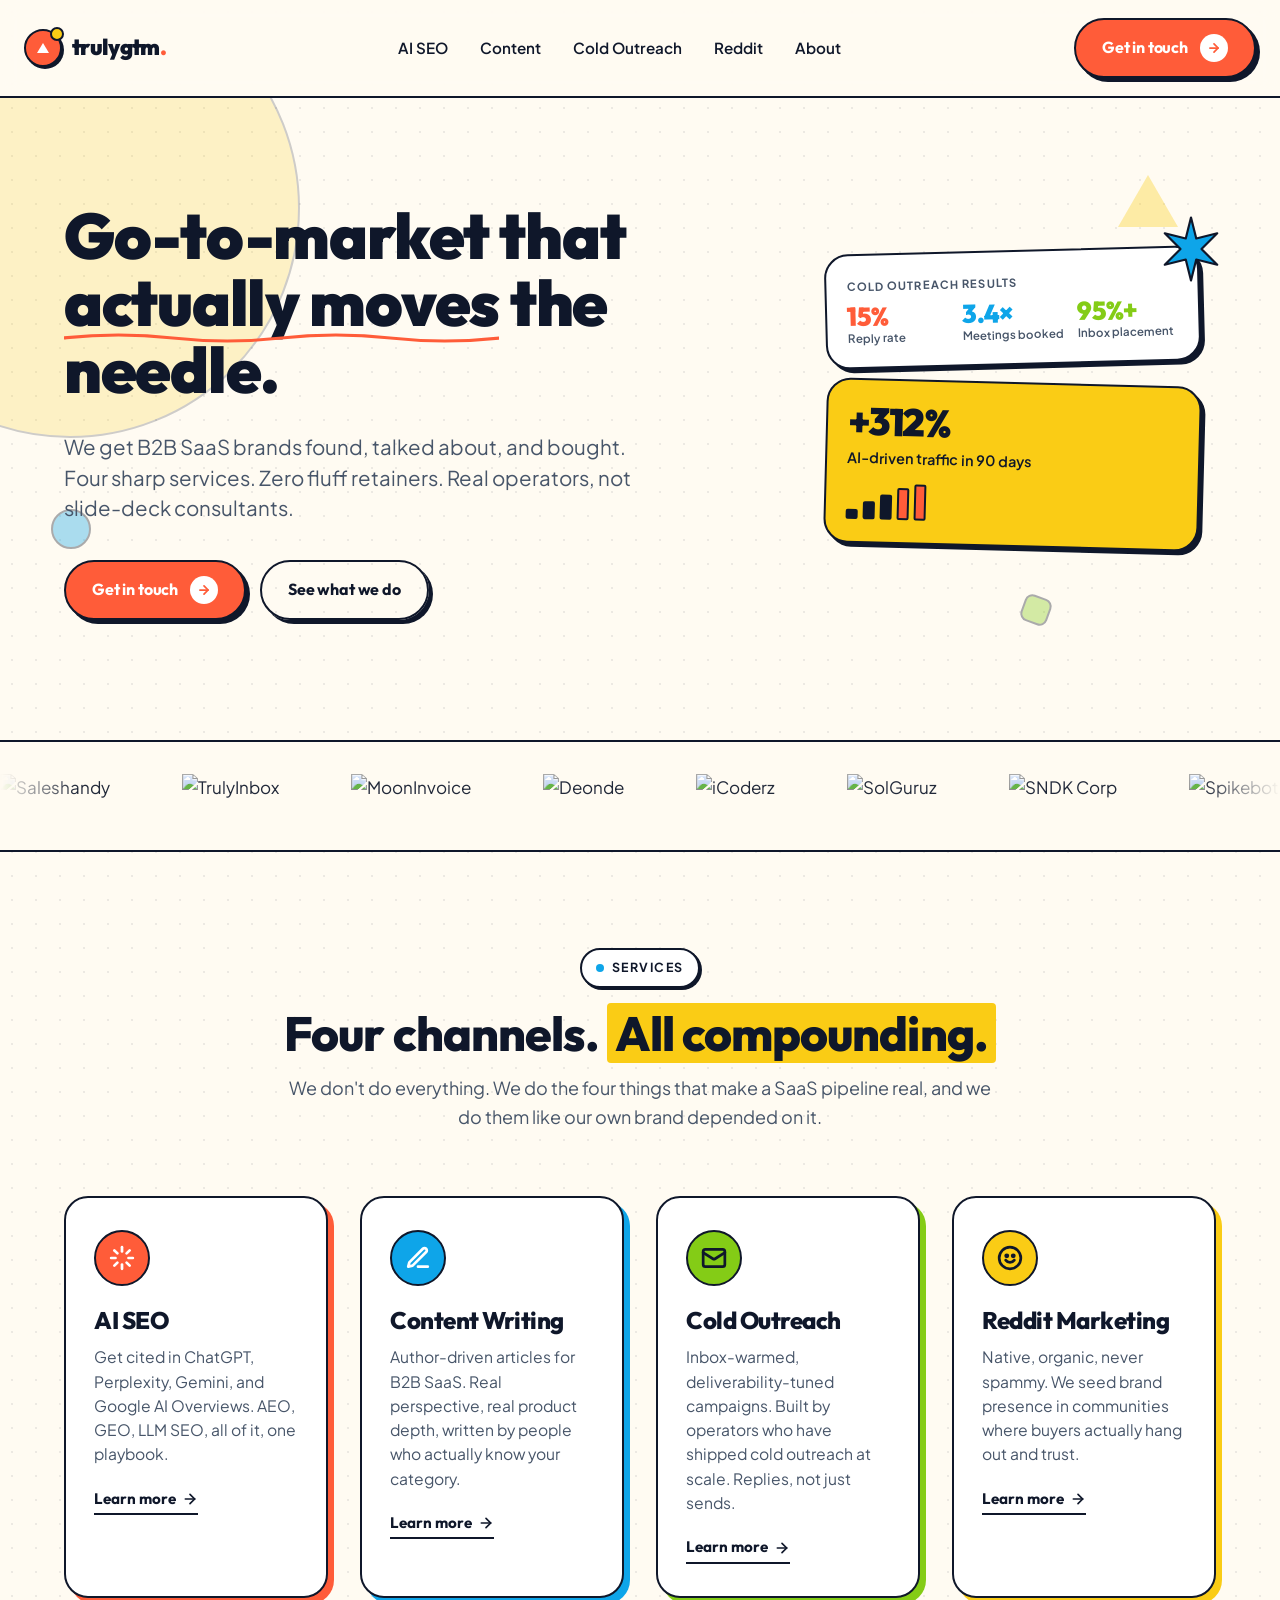
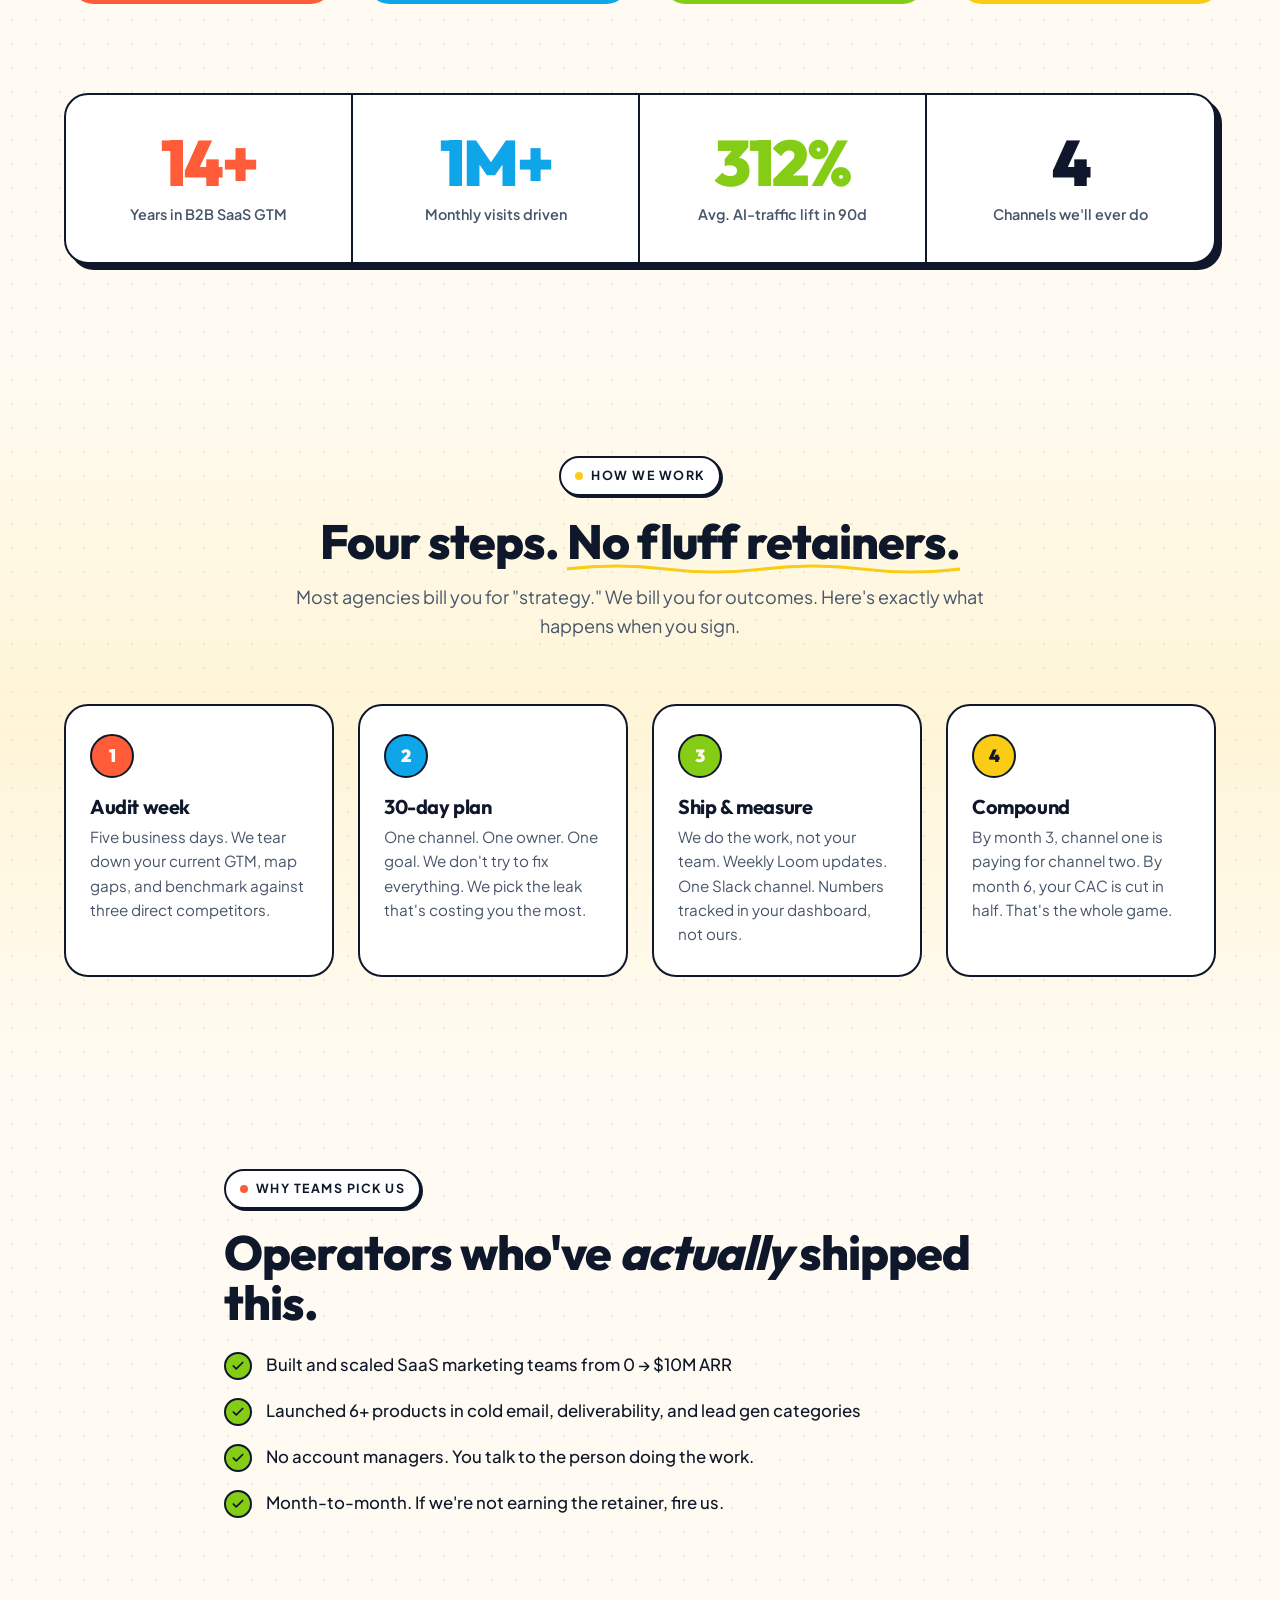
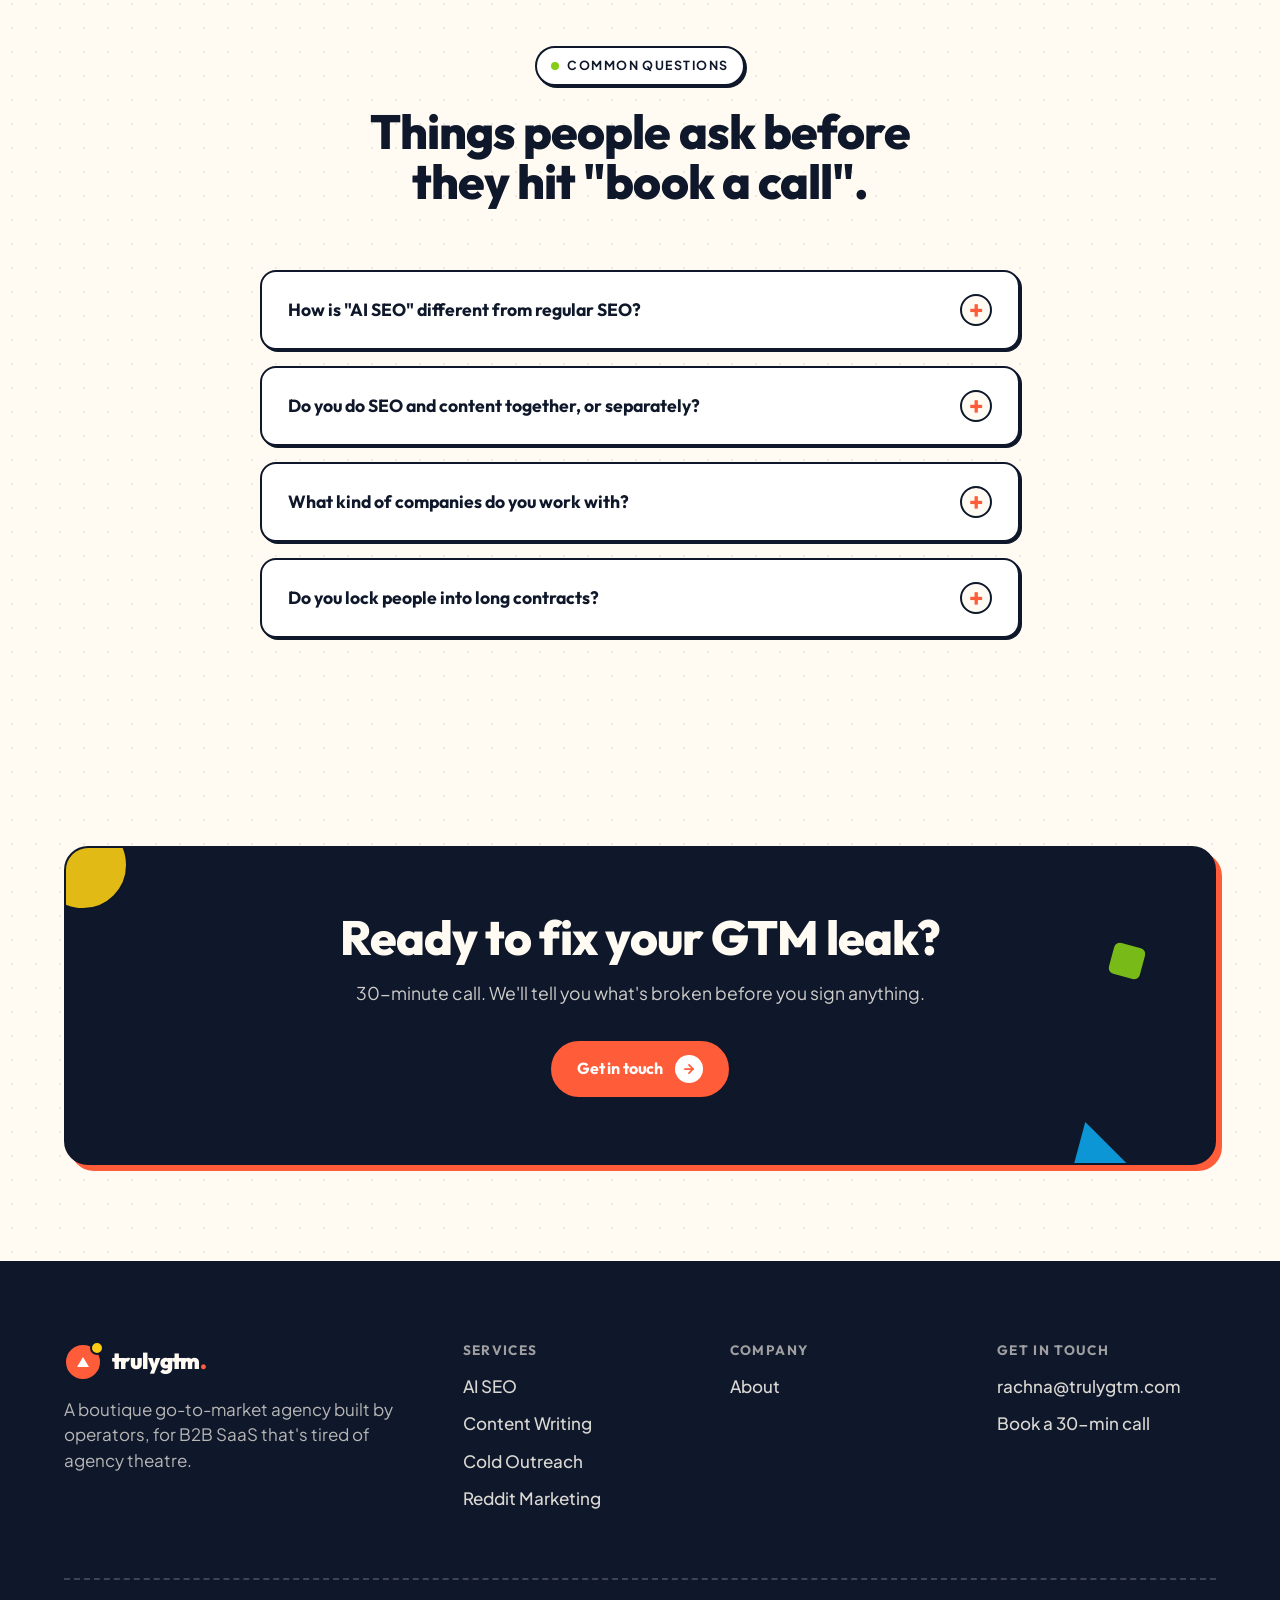
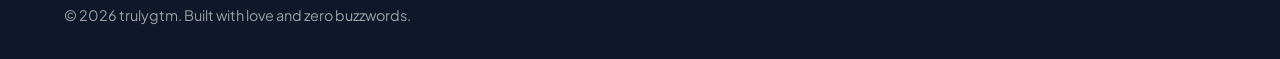
==== index.html @ 972f752a "Add files via upload" ====
<!DOCTYPE html>
<html lang="en">
<head>
 <meta charset="UTF-8" />
 <meta name="viewport" content="width=device-width, initial-scale=1.0" />
 <meta name="robots" content="noindex, nofollow" />
 <title>trulygtm. Boutique GTM Agency for B2B SaaS | AI SEO, Cold Outreach, Content</title>
 <meta name="description" content="Boutique go-to-market agency for B2B SaaS. AI SEO, content writing, cold outreach, Reddit marketing, built by operators with 14+ years inside SaaS. No fluff retainers." />
 <link rel="stylesheet" href="styles.css" />
</head>
<body>

 <!-- ============ NAV ============ -->
 <nav class="nav">
 <div class="nav-inner">
 <a href="/" class="logo" aria-label="trulygtm home">
 <span class="logo-mark"></span>
 <span>trulygtm<span style="color: var(--accent);">.</span></span>
 </a>
 <ul class="nav-links">
 <li><a href="ai-seo.html">AI SEO</a></li>
 <li><a href="content-writing.html">Content</a></li>
 <li><a href="cold-outreach.html">Cold Outreach</a></li>
 <li><a href="reddit-marketing.html">Reddit</a></li>
 <li><a href="about.html">About</a></li>
 </ul>
 <div class="nav-cta">
 <a href="https://calendly.com/rachna-trulygtm/30min" target="_blank" rel="noopener" class="btn btn-primary">
          Get in touch
 <span class="arrow" aria-hidden="true">
 <svg width="14" height="14" viewBox="0 0 24 24" fill="none" stroke="currentColor" stroke-width="3" stroke-linecap="round" stroke-linejoin="round"><path d="M5 12h14"/><path d="m12 5 7 7-7 7"/></svg>
 </span>
 </a>
 <button class="menu-toggle" aria-label="Open menu">
 <svg width="22" height="22" viewBox="0 0 24 24" fill="none" stroke="currentColor" stroke-width="2.5" stroke-linecap="round"><line x1="4" y1="7" x2="20" y2="7"/><line x1="4" y1="12" x2="20" y2="12"/><line x1="4" y1="17" x2="20" y2="17"/></svg>
 </button>
 </div>
 </div>
 </nav>

 <!-- ============ HERO ============ -->
 <section class="hero">
 <div class="hero-blob"></div>

 <!-- Floating decorative shapes -->
 <div class="shape shape-tri float-shape" style="top: 12%; right: 8%; animation-delay: -1s;"></div>
 <div class="shape shape-circle float-shape" style="top: 64%; left: 4%; width: 40px; height: 40px; background: var(--secondary); animation-delay: -3s;"></div>
 <div class="shape shape-square float-shape" style="bottom: 18%; right: 18%; width: 28px; height: 28px; background: var(--quaternary); transform: rotate(20deg); animation-delay: -2s;"></div>

 <div class="container">
 <div class="hero-grid">
 <div class="hero-text">
 <h1>Go-to-market that <span class="squig">actually moves</span> the needle.</h1>

 <p class="lede">We get B2B SaaS brands found, talked about, and bought. Four sharp services. Zero fluff retainers. Real operators, not slide-deck consultants.</p>

 <div class="hero-actions">
 <a href="https://calendly.com/rachna-trulygtm/30min" target="_blank" rel="noopener" class="btn btn-primary">
              Get in touch
 <span class="arrow" aria-hidden="true">
 <svg width="14" height="14" viewBox="0 0 24 24" fill="none" stroke="currentColor" stroke-width="3" stroke-linecap="round" stroke-linejoin="round"><path d="M5 12h14"/><path d="m12 5 7 7-7 7"/></svg>
 </span>
 </a>
 <a href="#services" class="btn btn-secondary">See what we do</a>
 </div>
 </div>

 <!-- Hero collage -->
 <div class="hero-visual">
 <!-- Tile 1: Cold outreach stats -->
 <div class="hero-tile hero-tile-1">
 <div class="hero-tile-eyebrow">Cold outreach results</div>
 <div class="hero-stats-row">
 <div class="hero-mini-stat">
 <div class="hero-mini-num">15%</div>
 <div class="hero-mini-label">Reply rate</div>
 </div>
 <div class="hero-mini-stat">
 <div class="hero-mini-num">3.4×</div>
 <div class="hero-mini-label">Meetings booked</div>
 </div>
 <div class="hero-mini-stat">
 <div class="hero-mini-num">95%+</div>
 <div class="hero-mini-label">Inbox placement</div>
 </div>
 </div>
 </div>

 <!-- Tile 2: AI traffic metrics -->
 <div class="hero-tile hero-tile-2">
 <div class="hero-tile-num">+312%</div>
 <div class="hero-tile-label">AI-driven traffic in 90 days</div>
 <div class="hero-tile-bars">
 <span style="height: 30%;"></span>
 <span style="height: 50%;"></span>
 <span style="height: 70%;"></span>
 <span style="height: 90%; background: var(--accent); border: 2px solid var(--border);"></span>
 <span style="height: 100%; background: var(--accent); border: 2px solid var(--border);"></span>
 </div>
 </div>

 <!-- Star sticker -->
 <div class="hero-star spin-slow">
 <svg viewBox="0 0 80 80" xmlns="http://www.w3.org/2000/svg">
 <path d="M40 4 L46 28 L70 22 L52 40 L70 58 L46 52 L40 76 L34 52 L10 58 L28 40 L10 22 L34 28 Z" fill="#0EA5E9" stroke="#0F172A" stroke-width="2.5" stroke-linejoin="round"/>
 </svg>
 </div>
 </div>
 </div>
 </div>
 </section>

 <!-- ============ TRUSTED BY (logo marquee in dark strip) ============ -->
 <section class="logos-strip" aria-label="Companies we've worked with">
 <div class="logos-marquee">
 <div class="logos-track">
 <span class="logos-row">
 <img src="logos/saleshandy.svg" alt="Saleshandy" />
 <img src="logos/trulyinbox.svg" alt="TrulyInbox" />
 <img src="logos/mooninvoice.svg" alt="MoonInvoice" />
 <img src="logos/deonde.svg" alt="Deonde" />
 <img src="logos/icoderz.png" alt="iCoderz" />
 <img src="logos/solguruz.png" alt="SolGuruz" />
 <img src="logos/sndkcorp.png" alt="SNDK Corp" />
 <img src="logos/spikebot.webp" alt="Spikebot" />
 <img src="logos/devs.svg" alt="Devs" />
 </span>
 <span class="logos-row" aria-hidden="true">
 <img src="logos/saleshandy.svg" alt="" />
 <img src="logos/trulyinbox.svg" alt="" />
 <img src="logos/mooninvoice.svg" alt="" />
 <img src="logos/deonde.svg" alt="" />
 <img src="logos/icoderz.png" alt="" />
 <img src="logos/solguruz.png" alt="" />
 <img src="logos/sndkcorp.png" alt="" />
 <img src="logos/spikebot.webp" alt="" />
 <img src="logos/devs.svg" alt="" />
 </span>
 </div>
 </div>
 </section>

 <!-- ============ SERVICES ============ -->
 <section id="services">
 <div class="container">
 <div class="section-head">
 <span class="eyebrow sky"><span class="dot"></span> Services</span>
 <h2>Four channels. <span class="highlight">All compounding.</span></h2>
 <p>We don't do everything. We do the four things that make a SaaS pipeline real, and we do them like our own brand depended on it.</p>
 </div>

 <div class="cards-grid cols-4">
 <!-- AI SEO -->
 <a href="ai-seo.html" class="card coral" data-reveal>
 <span class="card-icon coral wiggle-on-hover">
 <svg width="26" height="26" viewBox="0 0 24 24" fill="none" stroke="currentColor" stroke-width="2.5" stroke-linecap="round" stroke-linejoin="round"><path d="M12 2v4"/><path d="M12 18v4"/><path d="m4.93 4.93 2.83 2.83"/><path d="m16.24 16.24 2.83 2.83"/><path d="M2 12h4"/><path d="M18 12h4"/><path d="m4.93 19.07 2.83-2.83"/><path d="m16.24 7.76 2.83-2.83"/></svg>
 </span>
 <h3>AI SEO</h3>
 <p>Get cited in ChatGPT, Perplexity, Gemini, and Google AI Overviews. AEO, GEO, LLM SEO, all of it, one playbook.</p>
 <span class="card-link">Learn more
 <svg width="16" height="16" viewBox="0 0 24 24" fill="none" stroke="currentColor" stroke-width="2.5" stroke-linecap="round"><path d="M5 12h14"/><path d="m12 5 7 7-7 7"/></svg>
 </span>
 </a>

 <!-- Content Writing -->
 <a href="content-writing.html" class="card sky" data-reveal>
 <span class="card-icon sky wiggle-on-hover">
 <svg width="26" height="26" viewBox="0 0 24 24" fill="none" stroke="currentColor" stroke-width="2.5" stroke-linecap="round" stroke-linejoin="round"><path d="M12 20h9"/><path d="M16.5 3.5a2.121 2.121 0 1 1 3 3L7 19l-4 1 1-4Z"/></svg>
 </span>
 <h3>Content Writing</h3>
 <p>Author-driven articles for B2B SaaS. Real perspective, real product depth, written by people who actually know your category.</p>
 <span class="card-link">Learn more
 <svg width="16" height="16" viewBox="0 0 24 24" fill="none" stroke="currentColor" stroke-width="2.5" stroke-linecap="round"><path d="M5 12h14"/><path d="m12 5 7 7-7 7"/></svg>
 </span>
 </a>

 <!-- Cold Outreach -->
 <a href="cold-outreach.html" class="card lime" data-reveal>
 <span class="card-icon lime wiggle-on-hover">
 <svg width="26" height="26" viewBox="0 0 24 24" fill="none" stroke="currentColor" stroke-width="2.5" stroke-linecap="round" stroke-linejoin="round"><rect x="2" y="4" width="20" height="16" rx="2"/><path d="m22 7-8.97 5.7a1.94 1.94 0 0 1-2.06 0L2 7"/></svg>
 </span>
 <h3>Cold Outreach</h3>
 <p>Inbox-warmed, deliverability-tuned campaigns. Built by operators who have shipped cold outreach at scale. Replies, not just sends.</p>
 <span class="card-link">Learn more
 <svg width="16" height="16" viewBox="0 0 24 24" fill="none" stroke="currentColor" stroke-width="2.5" stroke-linecap="round"><path d="M5 12h14"/><path d="m12 5 7 7-7 7"/></svg>
 </span>
 </a>

 <!-- Reddit -->
 <a href="reddit-marketing.html" class="card sun" data-reveal>
 <span class="card-icon sun wiggle-on-hover">
 <svg width="26" height="26" viewBox="0 0 24 24" fill="none" stroke="currentColor" stroke-width="2.5" stroke-linecap="round" stroke-linejoin="round"><circle cx="12" cy="12" r="10"/><path d="M8 14s1.5 2 4 2 4-2 4-2"/><circle cx="9" cy="10" r="1" fill="currentColor"/><circle cx="15" cy="10" r="1" fill="currentColor"/></svg>
 </span>
 <h3>Reddit Marketing</h3>
 <p>Native, organic, never spammy. We seed brand presence in communities where buyers actually hang out and trust.</p>
 <span class="card-link">Learn more
 <svg width="16" height="16" viewBox="0 0 24 24" fill="none" stroke="currentColor" stroke-width="2.5" stroke-linecap="round"><path d="M5 12h14"/><path d="m12 5 7 7-7 7"/></svg>
 </span>
 </a>
 </div>
 </div>
 </section>

 <!-- ============ STATS ============ -->
 <section style="padding-top: 0;">
 <div class="container">
 <div class="stats">
 <div class="stat">
 <div class="stat-num">14+</div>
 <div class="stat-label">Years in B2B SaaS GTM</div>
 </div>
 <div class="stat">
 <div class="stat-num">1M+</div>
 <div class="stat-label">Monthly visits driven</div>
 </div>
 <div class="stat">
 <div class="stat-num">312%</div>
 <div class="stat-label">Avg. AI-traffic lift in 90d</div>
 </div>
 <div class="stat">
 <div class="stat-num">4</div>
 <div class="stat-label">Channels we'll ever do</div>
 </div>
 </div>
 </div>
 </section>

 <!-- ============ PROCESS ============ -->
 <section style="background: linear-gradient(180deg, transparent, rgba(250, 204, 21, 0.12) 50%, transparent);">
 <div class="container">
 <div class="section-head">
 <span class="eyebrow sun"><span class="dot"></span> How we work</span>
 <h2>Four steps. <span class="squig sun">No fluff retainers.</span></h2>
 <p>Most agencies bill you for "strategy." We bill you for outcomes. Here's exactly what happens when you sign.</p>
 </div>

 <div class="steps">
 <div class="step" data-reveal>
 <div class="step-num">1</div>
 <h4>Audit week</h4>
 <p>Five business days. We tear down your current GTM, map gaps, and benchmark against three direct competitors.</p>
 </div>
 <div class="step" data-reveal>
 <div class="step-num">2</div>
 <h4>30-day plan</h4>
 <p>One channel. One owner. One goal. We don't try to fix everything. We pick the leak that's costing you the most.</p>
 </div>
 <div class="step" data-reveal>
 <div class="step-num">3</div>
 <h4>Ship & measure</h4>
 <p>We do the work, not your team. Weekly Loom updates. One Slack channel. Numbers tracked in your dashboard, not ours.</p>
 </div>
 <div class="step" data-reveal>
 <div class="step-num">4</div>
 <h4>Compound</h4>
 <p>By month 3, channel one is paying for channel two. By month 6, your CAC is cut in half. That's the whole game.</p>
 </div>
 </div>
 </div>
 </section>

 <!-- ============ WHY TEAMS PICK US + CTA ============ -->
 <section>
 <div class="container-narrow">
 <div>
 <span class="eyebrow"><span class="dot"></span> Why teams pick us</span>
 <h2 style="margin: 18px 0 24px;">Operators who've <em>actually</em> shipped this.</h2>
 <ul class="feature-list">
 <li>
 <span class="check"><svg width="14" height="14" viewBox="0 0 24 24" fill="none" stroke="currentColor" stroke-width="3" stroke-linecap="round" stroke-linejoin="round"><path d="M20 6 9 17l-5-5"/></svg></span>
              Built and scaled SaaS marketing teams from 0 → $10M ARR
 </li>
 <li>
 <span class="check"><svg width="14" height="14" viewBox="0 0 24 24" fill="none" stroke="currentColor" stroke-width="3" stroke-linecap="round" stroke-linejoin="round"><path d="M20 6 9 17l-5-5"/></svg></span>
              Launched 6+ products in cold email, deliverability, and lead gen categories
 </li>
 <li>
 <span class="check"><svg width="14" height="14" viewBox="0 0 24 24" fill="none" stroke="currentColor" stroke-width="3" stroke-linecap="round" stroke-linejoin="round"><path d="M20 6 9 17l-5-5"/></svg></span>
              No account managers. You talk to the person doing the work.
 </li>
 <li>
 <span class="check"><svg width="14" height="14" viewBox="0 0 24 24" fill="none" stroke="currentColor" stroke-width="3" stroke-linecap="round" stroke-linejoin="round"><path d="M20 6 9 17l-5-5"/></svg></span>
              Month-to-month. If we're not earning the retainer, fire us.
 </li>
 </ul>
 </div>
 </div>
 </section>

 <!-- ============ FAQ ============ -->
 <section style="padding-top: 32px;">
 <div class="container">
 <div class="section-head">
 <span class="eyebrow lime" style="--accent: var(--quaternary);"><span class="dot"></span> Common questions</span>
 <h2>Things people ask before <br>they hit "book a call".</h2>
 </div>
 <div class="faq">
 <details class="faq-item">
 <summary>How is "AI SEO" different from regular SEO?</summary>
 <div class="faq-item-body">
            Regular SEO ranks pages on Google. AI SEO (also called AEO, GEO, or LLM SEO) gets your brand cited inside ChatGPT, Perplexity, Gemini, and Google AI Overviews. The work overlaps but the deliverables are different, schema, citation building, entity optimization, and structured answer content.
 </div>
 </details>
 <details class="faq-item">
 <summary>Do you do SEO and content together, or separately?</summary>
 <div class="faq-item-body">
            Together. Splitting them is what slow agencies do. Our content writers and SEO leads sit in the same Slack channel and ship under the same brief. You get one team, one number to beat.
 </div>
 </details>
 <details class="faq-item">
 <summary>What kind of companies do you work with?</summary>
 <div class="faq-item-body">
            B2B SaaS, mostly Series A through C, $1M – $50M ARR. We've done sales tech, marketing tech, AI tools, and dev tools. If your buyer searches Google or ChatGPT before they buy, we can help.
 </div>
 </details>
 <details class="faq-item">
 <summary>Do you lock people into long contracts?</summary>
 <div class="faq-item-body">
            No. Month-to-month with 30-day notice. If we're not earning the retainer, you should fire us. Our entire pricing model is built around that assumption.
 </div>
 </details>
 </div>
 </div>
 </section>

 <!-- ============ CTA BANNER ============ -->
 <section>
 <div class="container">
 <div class="cta-banner">
 <!-- decorative shapes -->
 <div class="shape shape-circle" style="top: -28px; left: -28px; width: 90px; height: 90px; background: var(--tertiary);"></div>
 <div class="shape shape-tri" style="bottom: -10px; right: 8%; transform: rotate(-15deg); border-bottom-color: var(--secondary);"></div>
 <div class="shape shape-square" style="top: 30%; right: 6%; width: 36px; height: 36px; background: var(--quaternary); transform: rotate(15deg);"></div>

 <h2>Ready to fix your GTM leak?</h2>
 <p>30-minute call. We'll tell you what's broken before you sign anything.</p>
 <a href="https://calendly.com/rachna-trulygtm/30min" target="_blank" rel="noopener" class="btn btn-primary">
          Get in touch
 <span class="arrow">
 <svg width="14" height="14" viewBox="0 0 24 24" fill="none" stroke="currentColor" stroke-width="3" stroke-linecap="round" stroke-linejoin="round"><path d="M5 12h14"/><path d="m12 5 7 7-7 7"/></svg>
 </span>
 </a>
 </div>
 </div>
 </section>

 <!-- ============ FOOTER ============ -->
 <footer>
 <div class="container">
 <div class="footer-grid">
 <div>
 <a href="/" class="logo" style="color: var(--bg);">
 <span class="logo-mark"></span>
 <span>trulygtm<span style="color: var(--accent);">.</span></span>
 </a>
 <p class="footer-tagline">A boutique go-to-market agency built by operators, for B2B SaaS that's tired of agency theatre.</p>
 </div>
 <div>
 <h5>Services</h5>
 <ul>
 <li><a href="ai-seo.html">AI SEO</a></li>
 <li><a href="content-writing.html">Content Writing</a></li>
 <li><a href="cold-outreach.html">Cold Outreach</a></li>
 <li><a href="reddit-marketing.html">Reddit Marketing</a></li>
 </ul>
 </div>
 <div>
 <h5>Company</h5>
 <ul>
 <li><a href="about.html">About</a></li>
 </ul>
 </div>
 <div>
 <h5>Get in touch</h5>
 <ul>
 <li><a href="mailto:rachna@trulygtm.com">rachna@trulygtm.com</a></li>
 <li><a href="https://calendly.com/rachna-trulygtm/30min" target="_blank" rel="noopener">Book a 30-min call</a></li>
 </ul>
 </div>
 </div>
 <div class="footer-bottom">
 <span>© 2026 trulygtm. Built with love and zero buzzwords.</span>
 </div>
 </div>
 </footer>

 <script src="main.js"></script>
</body>
</html>
---- styles.css ----
/* ==========================================================================
   trulygtm.com — Playful Geometric Design System
   Color direction: Coral / Sky / Sun / Lime on warm cream
   ========================================================================== */

@import url('https://fonts.googleapis.com/css2?family=Outfit:wght@500;700;800;900&family=Plus+Jakarta+Sans:wght@400;500;600;700&display=swap');

/* --- Tokens --- */
:root {
  /* Colors */
  --bg: #FFFBF2;
  --fg: #0F172A;
  --muted: #F1F5F9;
  --muted-fg: #475569;
  --accent: #FF5C39;
  --accent-fg: #FFFFFF;
  --secondary: #0EA5E9;
  --tertiary: #FACC15;
  --quaternary: #84CC16;
  --border: #0F172A;
  --card: #FFFFFF;
  --ring: #FF5C39;

  /* Radii */
  --r-sm: 8px;
  --r-md: 16px;
  --r-lg: 24px;
  --r-full: 9999px;

  /* Shadow tokens */
  --pop: 4px 4px 0 0 var(--border);
  --pop-lg: 6px 6px 0 0 var(--border);
  --pop-sm: 2px 2px 0 0 var(--border);
  --pop-coral: 6px 6px 0 0 var(--accent);
  --pop-sky: 6px 6px 0 0 var(--secondary);
  --pop-sun: 6px 6px 0 0 var(--tertiary);
  --pop-lime: 6px 6px 0 0 var(--quaternary);

  /* Easing */
  --bounce: cubic-bezier(0.34, 1.56, 0.64, 1);
}

/* --- Reset --- */
*,
*::before,
*::after {
  box-sizing: border-box;
  margin: 0;
  padding: 0;
}

html {
  scroll-behavior: smooth;
}

body {
  background: var(--bg);
  color: var(--fg);
  font-family: 'Plus Jakarta Sans', system-ui, sans-serif;
  font-size: 17px;
  line-height: 1.6;
  -webkit-font-smoothing: antialiased;
  text-rendering: optimizeLegibility;
  overflow-x: hidden;
  background-image:
    radial-gradient(circle, rgba(15, 23, 42, 0.08) 1px, transparent 1px);
  background-size: 24px 24px;
  background-position: 0 0;
}

img,
svg {
  display: block;
  max-width: 100%;
}

a {
  color: inherit;
  text-decoration: none;
}

button {
  font-family: inherit;
  cursor: pointer;
  border: none;
  background: none;
}

ul {
  list-style: none;
}

/* --- Typography --- */
h1, h2, h3, h4, h5 {
  font-family: 'Outfit', system-ui, sans-serif;
  font-weight: 800;
  letter-spacing: -0.02em;
  line-height: 1.05;
  color: var(--fg);
}

h1 { font-size: clamp(2rem, 5vw, 4.5rem); font-weight: 900; }
h2 { font-size: clamp(1.75rem, 3.8vw, 3rem); }
h3 { font-size: clamp(1.375rem, 2.6vw, 2rem); }
h4 { font-size: 1.25rem; font-weight: 700; }
h5 { font-size: 1.05rem; font-weight: 700; }

@media (max-width: 768px) {
  h1 { font-size: clamp(1.875rem, 8vw, 2.5rem); line-height: 1.1; }
  h2 { font-size: clamp(1.5rem, 6vw, 2rem); line-height: 1.15; }
  h3 { font-size: clamp(1.25rem, 5vw, 1.625rem); }
}

.eyebrow {
  display: inline-flex;
  align-items: center;
  gap: 8px;
  font-family: 'Plus Jakarta Sans', sans-serif;
  font-size: 0.78rem;
  font-weight: 700;
  letter-spacing: 0.12em;
  text-transform: uppercase;
  padding: 8px 14px;
  background: var(--card);
  border: 2px solid var(--border);
  border-radius: var(--r-full);
  box-shadow: var(--pop-sm);
}

.eyebrow .dot {
  width: 8px;
  height: 8px;
  border-radius: 50%;
  background: var(--accent);
}

.eyebrow.sky .dot { background: var(--secondary); }
.eyebrow.sun .dot { background: var(--tertiary); }
.eyebrow.lime .dot { background: var(--quaternary); }

p { color: var(--fg); }
.muted { color: var(--muted-fg); }

.lede {
  font-size: clamp(1.125rem, 1.6vw, 1.375rem);
  line-height: 1.5;
  color: var(--muted-fg);
  max-width: 60ch;
}

/* Highlight word — squiggle underline */
.squig {
  position: relative;
  display: inline-block;
  white-space: nowrap;
}
.squig::after {
  content: '';
  position: absolute;
  left: 0;
  right: 0;
  bottom: -8px;
  height: 12px;
  background-image: url("data:image/svg+xml,%3Csvg xmlns='http://www.w3.org/2000/svg' viewBox='0 0 100 12' preserveAspectRatio='none'%3E%3Cpath d='M0 6 Q 12.5 0 25 6 T 50 6 T 75 6 T 100 6' fill='none' stroke='%23FF5C39' stroke-width='3' stroke-linecap='round'/%3E%3C/svg%3E");
  background-repeat: no-repeat;
  background-size: 100% 100%;
}
.squig.sky::after {
  background-image: url("data:image/svg+xml,%3Csvg xmlns='http://www.w3.org/2000/svg' viewBox='0 0 100 12' preserveAspectRatio='none'%3E%3Cpath d='M0 6 Q 12.5 0 25 6 T 50 6 T 75 6 T 100 6' fill='none' stroke='%230EA5E9' stroke-width='3' stroke-linecap='round'/%3E%3C/svg%3E");
}
.squig.sun::after {
  background-image: url("data:image/svg+xml,%3Csvg xmlns='http://www.w3.org/2000/svg' viewBox='0 0 100 12' preserveAspectRatio='none'%3E%3Cpath d='M0 6 Q 12.5 0 25 6 T 50 6 T 75 6 T 100 6' fill='none' stroke='%23FACC15' stroke-width='3' stroke-linecap='round'/%3E%3C/svg%3E");
}

.highlight {
  background: var(--tertiary);
  padding: 0 8px;
  border-radius: 4px;
  box-decoration-break: clone;
  -webkit-box-decoration-break: clone;
}

/* --- Layout --- */
.container {
  max-width: 1200px;
  margin: 0 auto;
  padding: 0 24px;
}

.container-narrow {
  max-width: 880px;
  margin: 0 auto;
  padding: 0 24px;
}

section {
  position: relative;
  padding: 96px 0;
}

@media (max-width: 768px) {
  section { padding: 64px 0; }
}

/* --- Buttons --- */
.btn {
  display: inline-flex;
  align-items: center;
  gap: 12px;
  padding: 14px 26px;
  font-family: 'Outfit', sans-serif;
  font-weight: 700;
  font-size: 1rem;
  letter-spacing: -0.01em;
  border-radius: var(--r-full);
  border: 2px solid var(--border);
  transition: transform 0.25s var(--bounce), box-shadow 0.25s var(--bounce);
  text-decoration: none;
  position: relative;
  white-space: nowrap;
}

.btn-primary {
  background: var(--accent);
  color: var(--accent-fg);
  box-shadow: var(--pop);
}

.btn-primary:hover {
  transform: translate(-2px, -2px);
  box-shadow: var(--pop-lg);
}

.btn-primary:active {
  transform: translate(2px, 2px);
  box-shadow: var(--pop-sm);
}

.btn-primary .arrow {
  width: 28px;
  height: 28px;
  background: white;
  color: var(--accent);
  border-radius: 50%;
  display: inline-flex;
  align-items: center;
  justify-content: center;
  flex-shrink: 0;
  transition: transform 0.3s var(--bounce);
}

.btn-primary:hover .arrow {
  transform: translateX(4px);
}

.btn-secondary {
  background: transparent;
  color: var(--fg);
  box-shadow: var(--pop);
}

.btn-secondary:hover {
  background: var(--tertiary);
  transform: translate(-2px, -2px);
  box-shadow: var(--pop-lg);
}

.btn-ghost {
  border: none;
  background: transparent;
  font-weight: 700;
  color: var(--fg);
  padding: 12px 18px;
}

.btn-ghost:hover {
  color: var(--accent);
}

/* --- Nav --- */
.nav {
  position: sticky;
  top: 0;
  z-index: 50;
  background: rgba(255, 251, 242, 0.85);
  backdrop-filter: blur(10px);
  border-bottom: 2px solid var(--border);
}

.nav-inner {
  display: flex;
  align-items: center;
  justify-content: space-between;
  padding: 18px 24px;
  max-width: 1280px;
  margin: 0 auto;
  gap: 24px;
}

.logo {
  display: flex;
  align-items: center;
  gap: 10px;
  font-family: 'Outfit', sans-serif;
  font-weight: 900;
  font-size: 1.4rem;
  letter-spacing: -0.03em;
}

.logo-mark {
  width: 38px;
  height: 38px;
  background: var(--accent);
  border: 2px solid var(--border);
  border-radius: 50%;
  display: inline-flex;
  align-items: center;
  justify-content: center;
  position: relative;
  box-shadow: var(--pop-sm);
}

.logo-mark::before {
  content: '';
  width: 14px;
  height: 14px;
  background: var(--tertiary);
  border: 2px solid var(--border);
  border-radius: 50%;
  position: absolute;
  top: -4px;
  right: -4px;
}

.logo-mark::after {
  content: '';
  width: 0;
  height: 0;
  border-left: 6px solid transparent;
  border-right: 6px solid transparent;
  border-bottom: 10px solid white;
}

.nav-links {
  display: flex;
  align-items: center;
  gap: 4px;
}

.nav-links a {
  font-weight: 600;
  font-size: 0.95rem;
  padding: 8px 12px;
  border: 2px solid transparent;
  border-radius: var(--r-full);
  transition: background-color 0.2s ease, color 0.2s ease, border-color 0.2s ease;
}

.nav-links a:hover {
  background: var(--tertiary);
  border-color: var(--border);
}

.nav-links a.active {
  background: var(--fg);
  color: white;
  border-color: var(--border);
}

.nav-cta {
  display: flex;
  align-items: center;
  gap: 8px;
}

.menu-toggle {
  display: none;
  width: 44px;
  height: 44px;
  background: var(--card);
  border: 2px solid var(--border);
  border-radius: var(--r-md);
  box-shadow: var(--pop-sm);
  align-items: center;
  justify-content: center;
}

@media (max-width: 920px) {
  .nav-links {
    display: none;
    position: absolute;
    top: 100%;
    left: 16px;
    right: 16px;
    flex-direction: column;
    background: var(--card);
    border: 2px solid var(--border);
    border-radius: var(--r-lg);
    box-shadow: var(--pop);
    padding: 16px;
    margin-top: 8px;
  }
  .nav-links.open { display: flex; }
  .nav-links a { width: 100%; text-align: left; }
  .menu-toggle { display: inline-flex; }
  .nav-cta .btn-primary { display: none; }
}

/* --- Hero --- */
.hero {
  padding: 80px 0 120px;
  position: relative;
  overflow: hidden;
}

.hero-grid {
  display: grid;
  grid-template-columns: 1.1fr 0.9fr;
  gap: 64px;
  align-items: center;
  position: relative;
  z-index: 2;
}

.hero-text {
  position: relative;
  z-index: 3;
}

.hero h1 {
  margin: 24px 0 28px;
}

.hero-actions {
  display: flex;
  gap: 14px;
  flex-wrap: wrap;
  margin-top: 36px;
}

/* Hero giant decorative circle - faded background */
.hero-blob {
  position: absolute;
  width: 460px;
  height: 460px;
  background: var(--tertiary);
  border: 2px solid var(--border);
  border-radius: 50%;
  top: -120px;
  left: -160px;
  z-index: 0;
  opacity: 0.2;
  pointer-events: none;
}

/* Hero visual block - rebuilt for clean responsive */
.hero-visual {
  position: relative;
  display: grid;
  grid-template-columns: 1fr 1fr;
  grid-template-rows: auto auto;
  gap: 16px;
  max-width: 480px;
  margin-left: auto;
  padding: 16px;
}

.hero-tile {
  background: var(--card);
  border: 2px solid var(--border);
  border-radius: var(--r-lg);
  padding: 22px 20px;
  box-shadow: var(--pop);
  position: relative;
}

.hero-tile-1 {
  grid-column: 1 / span 2;
  grid-row: 1;
  transform: rotate(-1.5deg);
}

.hero-tile-2 {
  grid-column: 1 / span 2;
  grid-row: 2;
  background: var(--tertiary);
  transform: rotate(1.5deg);
}

.hero-tile-eyebrow {
  font-size: 0.7rem;
  font-weight: 700;
  text-transform: uppercase;
  letter-spacing: 0.1em;
  color: var(--muted-fg);
  margin-bottom: 8px;
}

.hero-tile-q {
  font-family: 'Outfit', sans-serif;
  font-weight: 700;
  font-size: 1.05rem;
  line-height: 1.3;
}

.hero-stats-row {
  display: grid;
  grid-template-columns: 1fr 1fr 1fr;
  gap: 14px;
  margin-top: 6px;
}

.hero-mini-stat {
  display: flex;
  flex-direction: column;
  gap: 2px;
}

.hero-mini-num {
  font-family: 'Outfit', sans-serif;
  font-weight: 900;
  font-size: 1.6rem;
  line-height: 1;
  letter-spacing: -0.03em;
  color: var(--accent);
}

.hero-mini-stat:nth-child(2) .hero-mini-num { color: var(--secondary); }
.hero-mini-stat:nth-child(3) .hero-mini-num { color: var(--quaternary); }

.hero-mini-label {
  font-size: 0.72rem;
  font-weight: 600;
  color: var(--muted-fg);
  line-height: 1.2;
}

.hero-tile-cited {
  display: inline-flex;
  align-items: center;
  gap: 6px;
  margin-top: 12px;
  font-size: 0.85rem;
  font-weight: 700;
  color: var(--fg);
  background: var(--quaternary);
  padding: 4px 10px;
  border-radius: var(--r-full);
  border: 2px solid var(--border);
}

.hero-cited-dot {
  width: 8px;
  height: 8px;
  background: var(--fg);
  border-radius: 50%;
}

.hero-tile-num {
  font-family: 'Outfit', sans-serif;
  font-weight: 900;
  font-size: 2.4rem;
  line-height: 1;
  letter-spacing: -0.04em;
}

.hero-tile-label {
  font-size: 0.9rem;
  font-weight: 600;
  margin-top: 6px;
}

.hero-tile-bars {
  display: flex;
  gap: 5px;
  margin-top: 14px;
  align-items: end;
  height: 36px;
}

.hero-tile-bars span {
  width: 12px;
  background: var(--fg);
  border-radius: 2px;
}

.hero-star {
  position: absolute;
  top: -20px;
  right: -10px;
  width: 70px;
  height: 70px;
  z-index: 4;
}

@media (max-width: 920px) {
  .hero-grid {
    grid-template-columns: 1fr;
    gap: 32px;
  }
  .hero-visual {
    max-width: 100%;
    margin: 0 auto;
    padding: 8px;
  }
  .hero-blob {
    width: 240px;
    height: 240px;
    top: -60px;
    left: -80px;
    opacity: 0.18;
  }
  .hero-star {
    width: 56px;
    height: 56px;
    top: -16px;
    right: -4px;
  }
}

/* --- Floating shapes (subtle background decoration) --- */
.shape {
  position: absolute;
  border: 2px solid var(--border);
  pointer-events: none;
  opacity: 0.35;
  z-index: 0;
}

.shape-circle { border-radius: 50%; }
.shape-tri {
  width: 0; height: 0;
  border-left: 30px solid transparent;
  border-right: 30px solid transparent;
  border-bottom: 52px solid var(--tertiary);
  border-top: none;
  background: none;
}
.shape-square {
  border-radius: var(--r-sm);
}
.shape-pill {
  border-radius: var(--r-full);
}

/* --- Trust strip / Marquee --- */
.marquee {
  border-top: 2px solid var(--border);
  border-bottom: 2px solid var(--border);
  background: var(--fg);
  color: var(--bg);
  overflow: hidden;
  padding: 18px 0;
}

.marquee-track {
  display: flex;
  gap: 64px;
  animation: marquee 28s linear infinite;
  white-space: nowrap;
  font-family: 'Outfit', sans-serif;
  font-weight: 800;
  font-size: 1.5rem;
  letter-spacing: -0.01em;
}

.marquee-track span {
  display: inline-flex;
  align-items: center;
  gap: 64px;
}

.marquee-track .pip {
  width: 14px;
  height: 14px;
  background: var(--accent);
  border-radius: 50%;
  flex-shrink: 0;
}

@keyframes marquee {
  to { transform: translateX(-50%); }
}

/* --- Section header --- */
.section-head {
  text-align: center;
  max-width: 720px;
  margin: 0 auto 64px;
}

.section-head .eyebrow {
  margin-bottom: 20px;
}

.section-head h2 {
  margin-bottom: 16px;
}

.section-head p {
  color: var(--muted-fg);
  font-size: 1.125rem;
}

/* --- Sticker Cards --- */
.cards-grid {
  display: grid;
  grid-template-columns: repeat(auto-fit, minmax(290px, 1fr));
  gap: 32px;
}

.cards-grid.cols-4 {
  grid-template-columns: repeat(4, 1fr);
}

@media (max-width: 1024px) { .cards-grid.cols-4 { grid-template-columns: repeat(2, 1fr); } }
@media (max-width: 560px) { .cards-grid.cols-4 { grid-template-columns: 1fr; } }

.card {
  background: var(--card);
  border: 2px solid var(--border);
  border-radius: var(--r-lg);
  padding: 32px 28px;
  position: relative;
  transition: transform 0.3s var(--bounce), box-shadow 0.3s var(--bounce);
  box-shadow: var(--pop-lg);
}

.card:hover {
  transform: translate(-3px, -3px) rotate(-0.6deg);
  box-shadow: 10px 10px 0 0 var(--border);
}

.card.coral { box-shadow: var(--pop-coral); }
.card.coral:hover { box-shadow: 10px 10px 0 0 var(--accent); }
.card.sky { box-shadow: var(--pop-sky); }
.card.sky:hover { box-shadow: 10px 10px 0 0 var(--secondary); }
.card.sun { box-shadow: var(--pop-sun); }
.card.sun:hover { box-shadow: 10px 10px 0 0 var(--tertiary); }
.card.lime { box-shadow: var(--pop-lime); }
.card.lime:hover { box-shadow: 10px 10px 0 0 var(--quaternary); }

.card-icon {
  width: 56px;
  height: 56px;
  background: var(--tertiary);
  border: 2px solid var(--border);
  border-radius: 50%;
  display: inline-flex;
  align-items: center;
  justify-content: center;
  margin-bottom: 22px;
  position: relative;
  flex-shrink: 0;
}

.card-icon.coral { background: var(--accent); color: white; }
.card-icon.sky { background: var(--secondary); color: white; }
.card-icon.sun { background: var(--tertiary); }
.card-icon.lime { background: var(--quaternary); }

.card h3 {
  font-size: 1.5rem;
  margin-bottom: 12px;
}

.card p {
  color: var(--muted-fg);
  font-size: 0.98rem;
  line-height: 1.55;
}

.card-link {
  display: inline-flex;
  align-items: center;
  gap: 6px;
  margin-top: 20px;
  font-family: 'Outfit', sans-serif;
  font-weight: 700;
  font-size: 0.95rem;
  color: var(--fg);
  border-bottom: 2px solid var(--fg);
  padding-bottom: 2px;
  transition: gap 0.25s var(--bounce), color 0.2s ease;
}

.card-link:hover {
  gap: 12px;
  color: var(--accent);
  border-color: var(--accent);
}

/* "Floating icon on top edge" variant */
.card-floaty {
  margin-top: 28px;
}
.card-floaty .card-icon {
  position: absolute;
  top: -28px;
  left: 28px;
  margin-bottom: 0;
}

/* --- Stats strip --- */
.stats {
  display: grid;
  grid-template-columns: repeat(4, 1fr);
  gap: 0;
  border: 2px solid var(--border);
  border-radius: var(--r-lg);
  background: var(--card);
  overflow: hidden;
  box-shadow: var(--pop-lg);
}

.stat {
  padding: 36px 28px;
  border-right: 2px solid var(--border);
  text-align: center;
  position: relative;
}

.stat:last-child { border-right: none; }

.stat-num {
  font-family: 'Outfit', sans-serif;
  font-weight: 900;
  font-size: clamp(2.5rem, 5vw, 4rem);
  line-height: 1;
  letter-spacing: -0.04em;
  color: var(--accent);
  margin-bottom: 8px;
}

.stat:nth-child(2) .stat-num { color: var(--secondary); }
.stat:nth-child(3) .stat-num { color: var(--quaternary); }
.stat:nth-child(4) .stat-num { color: var(--fg); }

.stat-label {
  font-size: 0.9rem;
  color: var(--muted-fg);
  font-weight: 600;
}

@media (max-width: 768px) {
  .stats { grid-template-columns: repeat(2, 1fr); }
  .stat { border-right: 2px solid var(--border); border-bottom: 2px solid var(--border); }
  .stat:nth-child(2) { border-right: none; }
  .stat:nth-child(3), .stat:nth-child(4) { border-bottom: none; }
  .stat:nth-child(4) { border-right: none; }
}

/* --- Process steps --- */
.steps {
  display: grid;
  grid-template-columns: repeat(4, 1fr);
  gap: 24px;
  position: relative;
}

@media (max-width: 920px) { .steps { grid-template-columns: repeat(2, 1fr); } }
@media (max-width: 560px) { .steps { grid-template-columns: 1fr; } }

.step {
  background: var(--card);
  border: 2px solid var(--border);
  border-radius: var(--r-lg);
  padding: 28px 24px;
  position: relative;
}

.step-num {
  display: inline-flex;
  align-items: center;
  justify-content: center;
  width: 44px;
  height: 44px;
  border-radius: 50%;
  background: var(--fg);
  color: var(--bg);
  font-family: 'Outfit', sans-serif;
  font-weight: 900;
  font-size: 1.1rem;
  border: 2px solid var(--border);
  margin-bottom: 18px;
}

.step:nth-child(1) .step-num { background: var(--accent); }
.step:nth-child(2) .step-num { background: var(--secondary); }
.step:nth-child(3) .step-num { background: var(--quaternary); }
.step:nth-child(4) .step-num { background: var(--tertiary); color: var(--fg); }

.step h4 { margin-bottom: 8px; }
.step p { color: var(--muted-fg); font-size: 0.95rem; }

/* --- FAQ --- */
.faq {
  max-width: 760px;
  margin: 0 auto;
}

.faq-item {
  background: var(--card);
  border: 2px solid var(--border);
  border-radius: var(--r-md);
  margin-bottom: 16px;
  box-shadow: var(--pop-sm);
  overflow: hidden;
  transition: box-shadow 0.2s ease;
}

.faq-item[open] {
  box-shadow: var(--pop);
}

.faq-item summary {
  padding: 22px 26px;
  font-family: 'Outfit', sans-serif;
  font-weight: 700;
  font-size: 1.1rem;
  cursor: pointer;
  display: flex;
  justify-content: space-between;
  align-items: center;
  list-style: none;
  gap: 16px;
}

.faq-item summary::-webkit-details-marker { display: none; }

.faq-item summary::after {
  content: '+';
  font-size: 1.6rem;
  font-weight: 700;
  color: var(--accent);
  width: 32px;
  height: 32px;
  border: 2px solid var(--border);
  border-radius: 50%;
  display: inline-flex;
  align-items: center;
  justify-content: center;
  background: var(--bg);
  flex-shrink: 0;
  transition: transform 0.3s var(--bounce);
}

.faq-item[open] summary::after {
  content: '−';
  background: var(--accent);
  color: white;
  transform: rotate(180deg);
}

.faq-item-body {
  padding: 0 26px 24px;
  color: var(--muted-fg);
  line-height: 1.6;
}

/* --- CTA Banner --- */
.cta-banner {
  background: var(--fg);
  color: var(--bg);
  border: 2px solid var(--border);
  border-radius: var(--r-lg);
  padding: 64px 48px;
  text-align: center;
  position: relative;
  overflow: hidden;
  box-shadow: var(--pop-coral);
}

.cta-banner h2 {
  color: var(--bg);
  margin-bottom: 16px;
  position: relative;
  z-index: 2;
}

.cta-banner p {
  color: rgba(255, 251, 242, 0.8);
  margin-bottom: 32px;
  font-size: 1.1rem;
  position: relative;
  z-index: 2;
}

.cta-banner .btn-primary {
  position: relative;
  z-index: 2;
}

.cta-banner .shape {
  opacity: 0.9;
}

@media (max-width: 600px) {
  .cta-banner { padding: 48px 24px; }
}

/* --- Footer --- */
footer {
  background: var(--fg);
  color: var(--bg);
  padding: 80px 0 32px;
  border-top: 2px solid var(--border);
}

.footer-grid {
  display: grid;
  grid-template-columns: 1.6fr 1fr 1fr 1fr;
  gap: 48px;
  margin-bottom: 56px;
}

@media (max-width: 768px) {
  .footer-grid { grid-template-columns: 1fr 1fr; gap: 36px; }
}
@media (max-width: 480px) {
  .footer-grid { grid-template-columns: 1fr; }
}

.footer-grid h5 {
  color: var(--bg);
  font-size: 0.85rem;
  text-transform: uppercase;
  letter-spacing: 0.1em;
  margin-bottom: 16px;
  opacity: 0.6;
}

.footer-grid ul li {
  margin-bottom: 10px;
}

.footer-grid ul li a {
  color: var(--bg);
  font-weight: 500;
  opacity: 0.85;
  transition: opacity 0.2s, color 0.2s;
}

.footer-grid ul li a:hover {
  opacity: 1;
  color: var(--tertiary);
}

.footer-tagline {
  color: rgba(255, 251, 242, 0.7);
  margin-top: 16px;
  max-width: 32ch;
  line-height: 1.5;
}

.footer-bottom {
  display: flex;
  justify-content: space-between;
  align-items: center;
  border-top: 2px dashed rgba(255, 251, 242, 0.2);
  padding-top: 24px;
  font-size: 0.9rem;
  color: rgba(255, 251, 242, 0.6);
  flex-wrap: wrap;
  gap: 16px;
}

/* --- Service page hero --- */
.service-hero {
  padding: 72px 0 88px;
  position: relative;
  overflow: hidden;
}

.service-hero > .container,
.service-hero > .container-narrow {
  position: relative;
  z-index: 2;
}

.service-hero-grid {
  display: grid;
  grid-template-columns: 1.2fr 0.8fr;
  gap: 56px;
  align-items: center;
  position: relative;
  z-index: 2;
}

.service-hero h1 {
  font-size: clamp(1.875rem, 4.5vw, 3.5rem);
  margin: 20px 0 24px;
}

.service-hero .lede {
  margin-bottom: 32px;
}

@media (max-width: 920px) {
  .service-hero { padding: 48px 0 64px; }
  .service-hero-grid { grid-template-columns: 1fr; gap: 32px; }
}

/* --- Two column --- */
.two-col {
  display: grid;
  grid-template-columns: 1fr 1fr;
  gap: 64px;
  align-items: start;
}

@media (max-width: 920px) {
  .two-col { grid-template-columns: 1fr; gap: 40px; }
}

/* --- Feature list --- */
.feature-list {
  display: flex;
  flex-direction: column;
  gap: 18px;
}

.feature-list li {
  display: flex;
  gap: 14px;
  align-items: flex-start;
  font-size: 1.05rem;
  font-weight: 500;
}

.feature-list .check {
  width: 28px;
  height: 28px;
  background: var(--quaternary);
  border: 2px solid var(--border);
  border-radius: 50%;
  display: inline-flex;
  align-items: center;
  justify-content: center;
  flex-shrink: 0;
  color: var(--fg);
}

/* --- Form --- */
.form-card {
  background: var(--card);
  border: 2px solid var(--border);
  border-radius: var(--r-lg);
  padding: 40px;
  box-shadow: var(--pop-lg);
}

@media (max-width: 600px) { .form-card { padding: 28px 24px; } }

.form-row {
  display: grid;
  grid-template-columns: 1fr 1fr;
  gap: 20px;
  margin-bottom: 20px;
}

@media (max-width: 600px) { .form-row { grid-template-columns: 1fr; } }

.form-field {
  display: flex;
  flex-direction: column;
  gap: 8px;
  margin-bottom: 20px;
}

.form-field label {
  font-family: 'Outfit', sans-serif;
  font-size: 0.78rem;
  font-weight: 700;
  text-transform: uppercase;
  letter-spacing: 0.1em;
}

.form-field input,
.form-field textarea,
.form-field select {
  padding: 14px 16px;
  border: 2px solid #CBD5E1;
  border-radius: var(--r-md);
  background: white;
  font-family: 'Plus Jakarta Sans', sans-serif;
  font-size: 1rem;
  color: var(--fg);
  transition: all 0.2s ease;
  font-weight: 500;
}

.form-field input:focus,
.form-field textarea:focus,
.form-field select:focus {
  outline: none;
  border-color: var(--accent);
  box-shadow: 4px 4px 0 0 var(--accent);
}

.form-field textarea {
  resize: vertical;
  min-height: 120px;
  font-family: inherit;
}

/* --- Visual hero collage --- */
.collage {
  position: relative;
  width: 100%;
  height: 100%;
  min-height: 460px;
}

.collage-tile {
  position: absolute;
  background: var(--card);
  border: 2px solid var(--border);
  border-radius: var(--r-lg);
  padding: 20px;
  box-shadow: var(--pop);
}

/* --- Tags / pill list --- */
.tags {
  display: flex;
  flex-wrap: wrap;
  gap: 10px;
}
.tag {
  padding: 8px 14px;
  background: var(--card);
  border: 2px solid var(--border);
  border-radius: var(--r-full);
  font-size: 0.85rem;
  font-weight: 600;
  font-family: 'Outfit', sans-serif;
  box-shadow: var(--pop-sm);
}
.tag.coral { background: var(--accent); color: white; }
.tag.sky   { background: var(--secondary); color: white; }
.tag.sun   { background: var(--tertiary); color: var(--fg); }
.tag.lime  { background: var(--quaternary); color: var(--fg); }

/* --- Testimonial / quote card --- */
.quote-card {
  background: var(--tertiary);
  border: 2px solid var(--border);
  border-radius: var(--r-lg);
  padding: 36px 32px;
  box-shadow: var(--pop);
  position: relative;
}

.quote-card::before {
  content: '"';
  position: absolute;
  top: -28px;
  left: 24px;
  font-family: 'Outfit', sans-serif;
  font-size: 5rem;
  font-weight: 900;
  background: var(--accent);
  color: white;
  width: 56px;
  height: 56px;
  border: 2px solid var(--border);
  border-radius: 50%;
  display: flex;
  align-items: center;
  justify-content: center;
  line-height: 0.7;
  padding-top: 18px;
}

.quote-card blockquote {
  font-family: 'Outfit', sans-serif;
  font-weight: 600;
  font-size: 1.25rem;
  line-height: 1.4;
  margin-bottom: 20px;
  color: var(--fg);
}

.quote-card .quotee {
  font-size: 0.95rem;
  font-weight: 600;
  color: var(--fg);
}

.quote-card .quotee strong {
  display: block;
  font-family: 'Outfit', sans-serif;
}

/* --- Bento for service "what's included" --- */
.bento {
  display: grid;
  grid-template-columns: 2fr 1fr 1fr;
  grid-template-rows: auto auto;
  gap: 20px;
}

.bento > * {
  background: var(--card);
  border: 2px solid var(--border);
  border-radius: var(--r-lg);
  padding: 28px 24px;
  box-shadow: var(--pop);
}

.bento-1 { grid-column: 1 / span 2; grid-row: 1; background: var(--accent); color: white; }
.bento-1 h4 { color: white; }
.bento-2 { grid-column: 3; grid-row: 1 / span 2; background: var(--tertiary); }
.bento-3 { grid-column: 1; grid-row: 2; }
.bento-4 { grid-column: 2; grid-row: 2; background: var(--secondary); color: white; }
.bento-4 h4 { color: white; }

@media (max-width: 768px) {
  .bento {
    grid-template-columns: 1fr;
    grid-template-rows: auto;
  }
  .bento-1, .bento-2, .bento-3, .bento-4 {
    grid-column: 1;
    grid-row: auto;
  }
}

/* --- Compare table (used on AI SEO page) --- */
.compare {
  border: 2px solid var(--border);
  border-radius: var(--r-lg);
  overflow: hidden;
  background: var(--card);
  box-shadow: var(--pop);
}

.compare-row {
  display: grid;
  grid-template-columns: 1.4fr 1fr 1fr;
  border-bottom: 2px solid var(--border);
}
.compare-row:last-child { border-bottom: none; }

.compare-cell {
  padding: 20px 22px;
  border-right: 2px solid var(--border);
  font-size: 0.95rem;
  font-weight: 500;
}
.compare-cell:last-child { border-right: none; }

.compare-row.head {
  background: var(--fg);
  color: var(--bg);
  font-family: 'Outfit', sans-serif;
  font-weight: 700;
}
.compare-row.head .compare-cell { font-size: 1rem; }

.compare-row .compare-cell:nth-child(2) { background: rgba(15, 23, 42, 0.04); }
.compare-row.head .compare-cell:nth-child(2) { background: var(--accent); }

@media (max-width: 720px) {
  .compare-row { grid-template-columns: 1fr; }
  .compare-cell { border-right: none; border-bottom: 2px solid var(--border); }
  .compare-cell:last-child { border-bottom: none; }
}

/* --- Animations --- */
@keyframes pop-in {
  0%   { transform: scale(0.6) translateY(20px); opacity: 0; }
  60%  { transform: scale(1.06) translateY(-4px); opacity: 1; }
  100% { transform: scale(1) translateY(0); opacity: 1; }
}

@keyframes wiggle {
  0%, 100% { transform: rotate(0); }
  25% { transform: rotate(3deg); }
  75% { transform: rotate(-3deg); }
}

@keyframes float {
  0%, 100% { transform: translateY(0); }
  50% { transform: translateY(-12px); }
}

@keyframes spin-slow {
  to { transform: rotate(360deg); }
}

.pop-in {
  animation: pop-in 0.6s var(--bounce) both;
}

.float-shape {
  animation: float 6s ease-in-out infinite;
}

.spin-slow {
  animation: spin-slow 18s linear infinite;
}

.wiggle-on-hover:hover {
  animation: wiggle 0.5s ease;
}

/* Stagger entrance for hero children */
.hero-text > * { animation: pop-in 0.8s var(--bounce) both; }
.hero-text > *:nth-child(1) { animation-delay: 0.05s; }
.hero-text > *:nth-child(2) { animation-delay: 0.15s; }
.hero-text > *:nth-child(3) { animation-delay: 0.25s; }
.hero-text > *:nth-child(4) { animation-delay: 0.35s; }

@media (prefers-reduced-motion: reduce) {
  *, *::before, *::after {
    animation-duration: 0.01ms !important;
    animation-iteration-count: 1 !important;
    transition-duration: 0.01ms !important;
    scroll-behavior: auto !important;
  }
}

/* --- Utility --- */
.center { text-align: center; }
.mb-sm { margin-bottom: 16px; }
.mb-md { margin-bottom: 32px; }
.mb-lg { margin-bottom: 64px; }
.mt-md { margin-top: 32px; }
.mt-lg { margin-top: 64px; }

.bg-cream { background: var(--bg); }
.bg-card { background: var(--card); }
.bg-fg { background: var(--fg); color: var(--bg); }

.divider-squig {
  height: 24px;
  background-image: url("data:image/svg+xml,%3Csvg xmlns='http://www.w3.org/2000/svg' viewBox='0 0 100 8' preserveAspectRatio='none'%3E%3Cpath d='M0 4 Q 6.25 0 12.5 4 T 25 4 T 37.5 4 T 50 4 T 62.5 4 T 75 4 T 87.5 4 T 100 4' fill='none' stroke='%230F172A' stroke-width='1.6' stroke-linecap='round'/%3E%3C/svg%3E");
  background-repeat: repeat-x;
  background-size: 100px 24px;
}

/* ==========================================================================
   MOBILE RESPONSIVE OVERRIDES
   Applied below 768px — all pages
   ========================================================================== */

@media (max-width: 768px) {
  body {
    font-size: 16px;
  }

  .container, .container-narrow {
    padding: 0 20px;
  }

  /* Tighter section padding on mobile */
  section {
    padding: 56px 0;
  }

  /* Hero-specific mobile padding */
  .hero {
    padding: 48px 0 72px;
  }

  /* Section headers - tighter spacing */
  .section-head {
    margin-bottom: 40px;
  }

  /* Buttons - full width on tight screens for tappability */
  .hero-actions {
    flex-direction: column;
    align-items: stretch;
    gap: 12px;
    margin-top: 28px;
  }
  .hero-actions .btn {
    justify-content: center;
    width: 100%;
  }

  .btn {
    padding: 14px 22px;
    font-size: 0.95rem;
  }

  /* Lede smaller on mobile */
  .lede {
    font-size: 1rem;
  }

  /* Eyebrow smaller */
  .eyebrow {
    font-size: 0.7rem;
    padding: 6px 12px;
  }

  /* Hide most decorative shapes on mobile to prevent overflow */
  .shape {
    display: none;
  }
  /* Keep one decorative element max per section */
  section .shape:first-of-type {
    display: block;
    opacity: 0.2;
  }

  /* Fade hero blob hard on mobile */
  .hero-blob {
    width: 200px;
    height: 200px;
    opacity: 0.15;
    top: -50px;
    left: -60px;
  }

  /* Service hero blob - subtle on mobile */
  .service-hero > div[style*="border-radius: 50%"] {
    opacity: 0.18 !important;
    width: 240px !important;
    height: 240px !important;
    top: -80px !important;
    right: -100px !important;
  }

  /* Cards - reduce shadow size on mobile */
  .card {
    padding: 24px 20px;
    box-shadow: 4px 4px 0 0 var(--border);
  }
  .card.coral { box-shadow: 4px 4px 0 0 var(--accent); }
  .card.sky { box-shadow: 4px 4px 0 0 var(--secondary); }
  .card.sun { box-shadow: 4px 4px 0 0 var(--tertiary); }
  .card.lime { box-shadow: 4px 4px 0 0 var(--quaternary); }

  /* Disable wiggle hover effect on touch */
  .card:hover {
    transform: none;
  }

  /* Stats grid stacked on mobile */
  .stats {
    box-shadow: 4px 4px 0 0 var(--border);
  }
  .stat {
    padding: 24px 20px;
  }

  /* Steps tighter */
  .step {
    padding: 22px 20px;
  }

  /* FAQ tighter */
  .faq-item summary {
    padding: 18px 20px;
    font-size: 1rem;
  }
  .faq-item-body {
    padding: 0 20px 20px;
    font-size: 0.95rem;
  }

  /* CTA banner mobile */
  .cta-banner {
    padding: 40px 24px;
    box-shadow: 4px 4px 0 0 var(--accent);
  }
  .cta-banner h2 {
    font-size: 1.5rem;
  }

  /* Form mobile */
  .form-card {
    padding: 24px 20px;
    box-shadow: 4px 4px 0 0 var(--border);
  }

  /* Quote card mobile */
  .quote-card {
    padding: 32px 24px;
  }
  .quote-card blockquote {
    font-size: 1.05rem;
  }
  .quote-card::before {
    width: 44px;
    height: 44px;
    font-size: 3.5rem;
    top: -22px;
    padding-top: 14px;
  }

  /* Bento - stack on mobile */
  .bento {
    grid-template-columns: 1fr;
    gap: 16px;
  }
  .bento > * {
    padding: 22px 20px;
    box-shadow: 4px 4px 0 0 var(--border);
  }

  /* Compare table mobile - full padding cleanup */
  .compare-cell {
    padding: 14px 16px;
    font-size: 0.9rem;
  }

  /* Two-col always single column */
  .two-col {
    grid-template-columns: 1fr;
    gap: 32px;
  }

  /* Footer cleanup */
  footer {
    padding: 56px 0 24px;
  }
  .footer-bottom {
    flex-direction: column;
    align-items: flex-start;
    gap: 8px;
  }

  /* Marquee a touch smaller */
  .marquee-track {
    font-size: 1.15rem;
    gap: 40px;
  }
  .marquee-track span {
    gap: 40px;
  }

  /* Tag spacing */
  .tags {
    gap: 8px;
  }
  .tag {
    font-size: 0.78rem;
    padding: 6px 12px;
  }

  /* Card grids - single column below 560px (already in cards-grid) */
  .cards-grid {
    grid-template-columns: 1fr;
    gap: 24px;
  }

  /* About page "6 things" cards - keep 2 column on tablet */
  .cards-grid.cols-4 {
    grid-template-columns: 1fr 1fr;
    gap: 16px;
  }
}

/* Even smaller phones */
@media (max-width: 420px) {
  .cards-grid.cols-4 {
    grid-template-columns: 1fr;
  }

  h1 { font-size: 1.875rem; }
  .stat-num { font-size: 2.25rem; }
}

/* ==========================================================================
   TRUSTED BY — logo marquee (cream strip, natural colors)
   ========================================================================== */
.logos-strip {
  background: var(--bg);
  border-top: 2px solid var(--border);
  border-bottom: 2px solid var(--border);
  padding: 32px 0;
  overflow: hidden;
}

.logos-marquee {
  overflow: hidden;
  position: relative;
  width: 100%;
  -webkit-mask-image: linear-gradient(90deg, transparent 0, #000 6%, #000 94%, transparent 100%);
          mask-image: linear-gradient(90deg, transparent 0, #000 6%, #000 94%, transparent 100%);
}

.logos-track {
  display: flex;
  width: max-content;
  animation: logos-scroll 40s linear infinite;
}

.logos-row {
  display: flex;
  align-items: center;
  gap: 72px;
  padding-right: 72px;
  flex-shrink: 0;
}

.logos-row img {
  height: 44px;
  width: auto;
  max-width: 180px;
  object-fit: contain;
  opacity: 0.92;
  transition: opacity 0.3s ease, transform 0.3s ease;
}

.logos-row img:hover {
  opacity: 1;
  transform: scale(1.05);
}

@keyframes logos-scroll {
  from { transform: translateX(0); }
  to   { transform: translateX(-50%); }
}

@media (max-width: 768px) {
  .logos-strip { padding: 24px 0; }
  .logos-row { gap: 48px; padding-right: 48px; }
  .logos-row img { height: 32px; max-width: 130px; }
}

.logos-marquee:hover .logos-track {
  animation-play-state: paused;
}

@media (prefers-reduced-motion: reduce) {
  .logos-track { animation: none; }
}
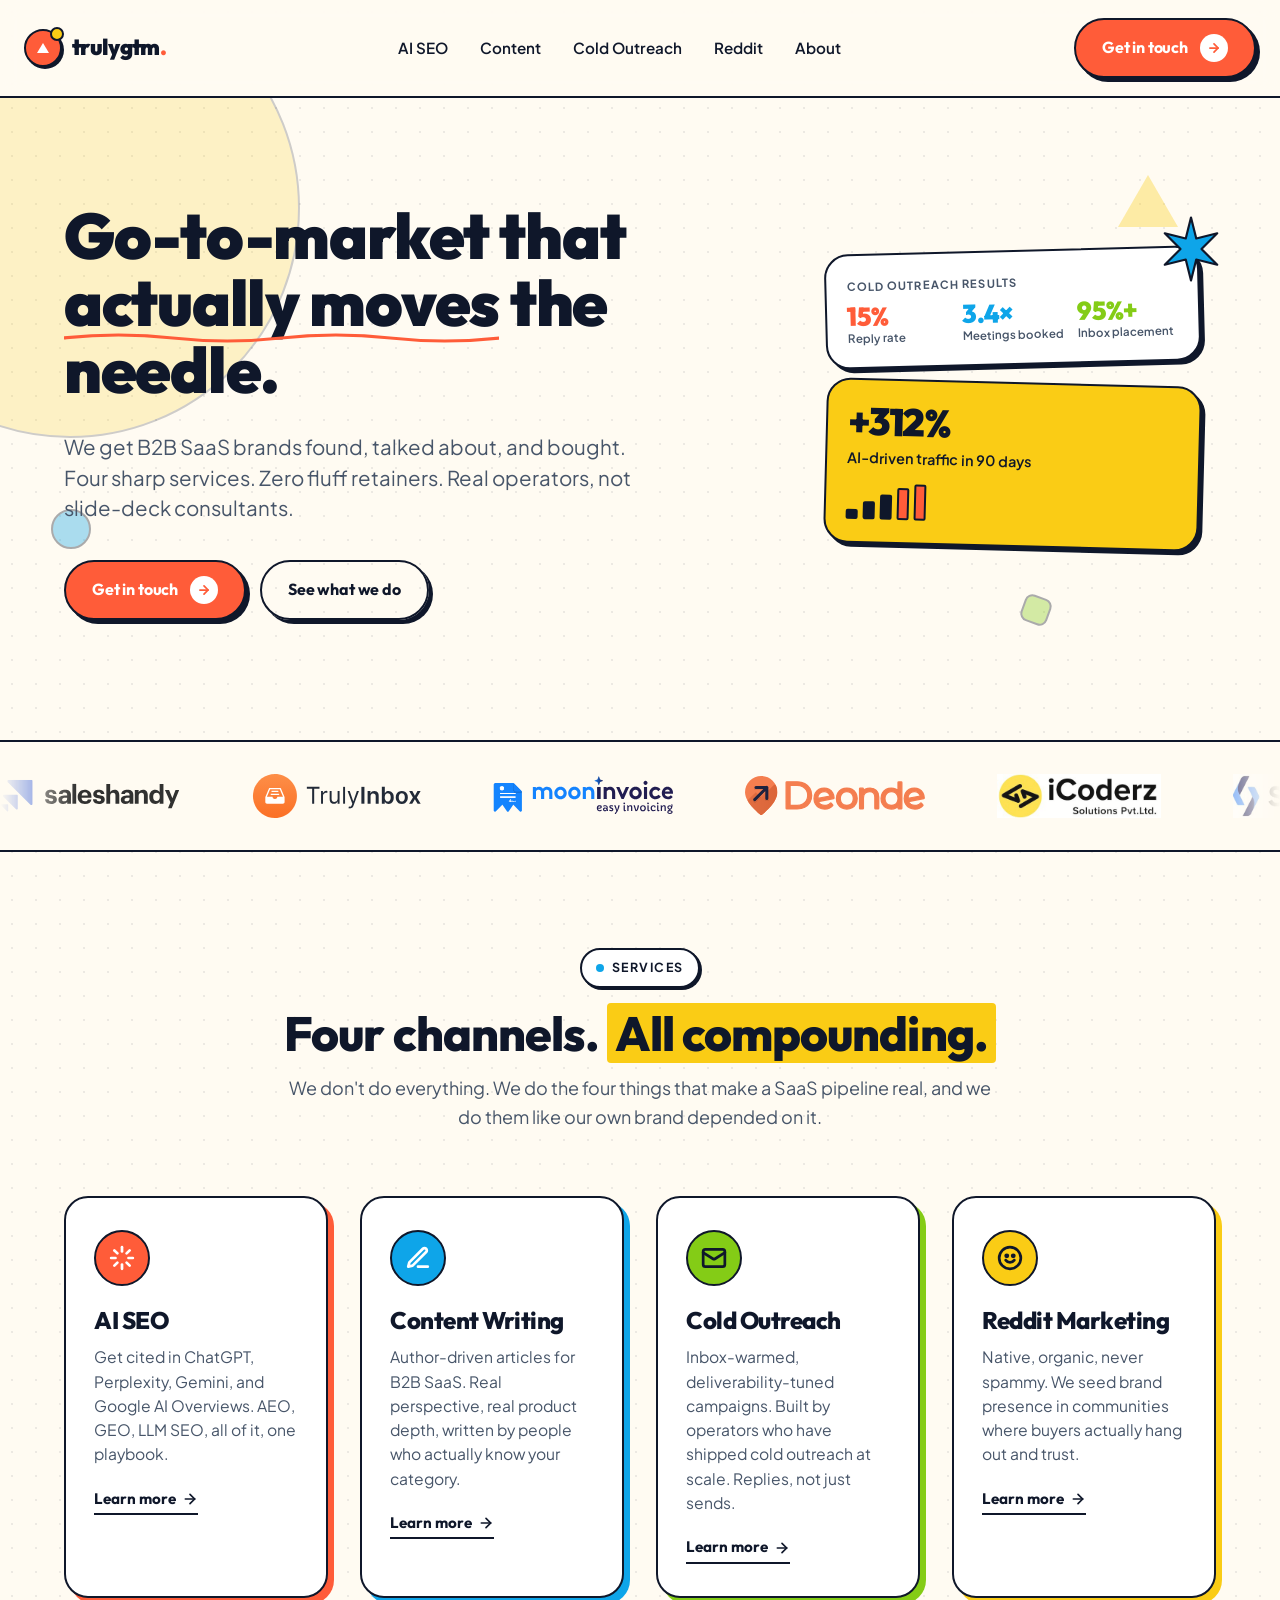
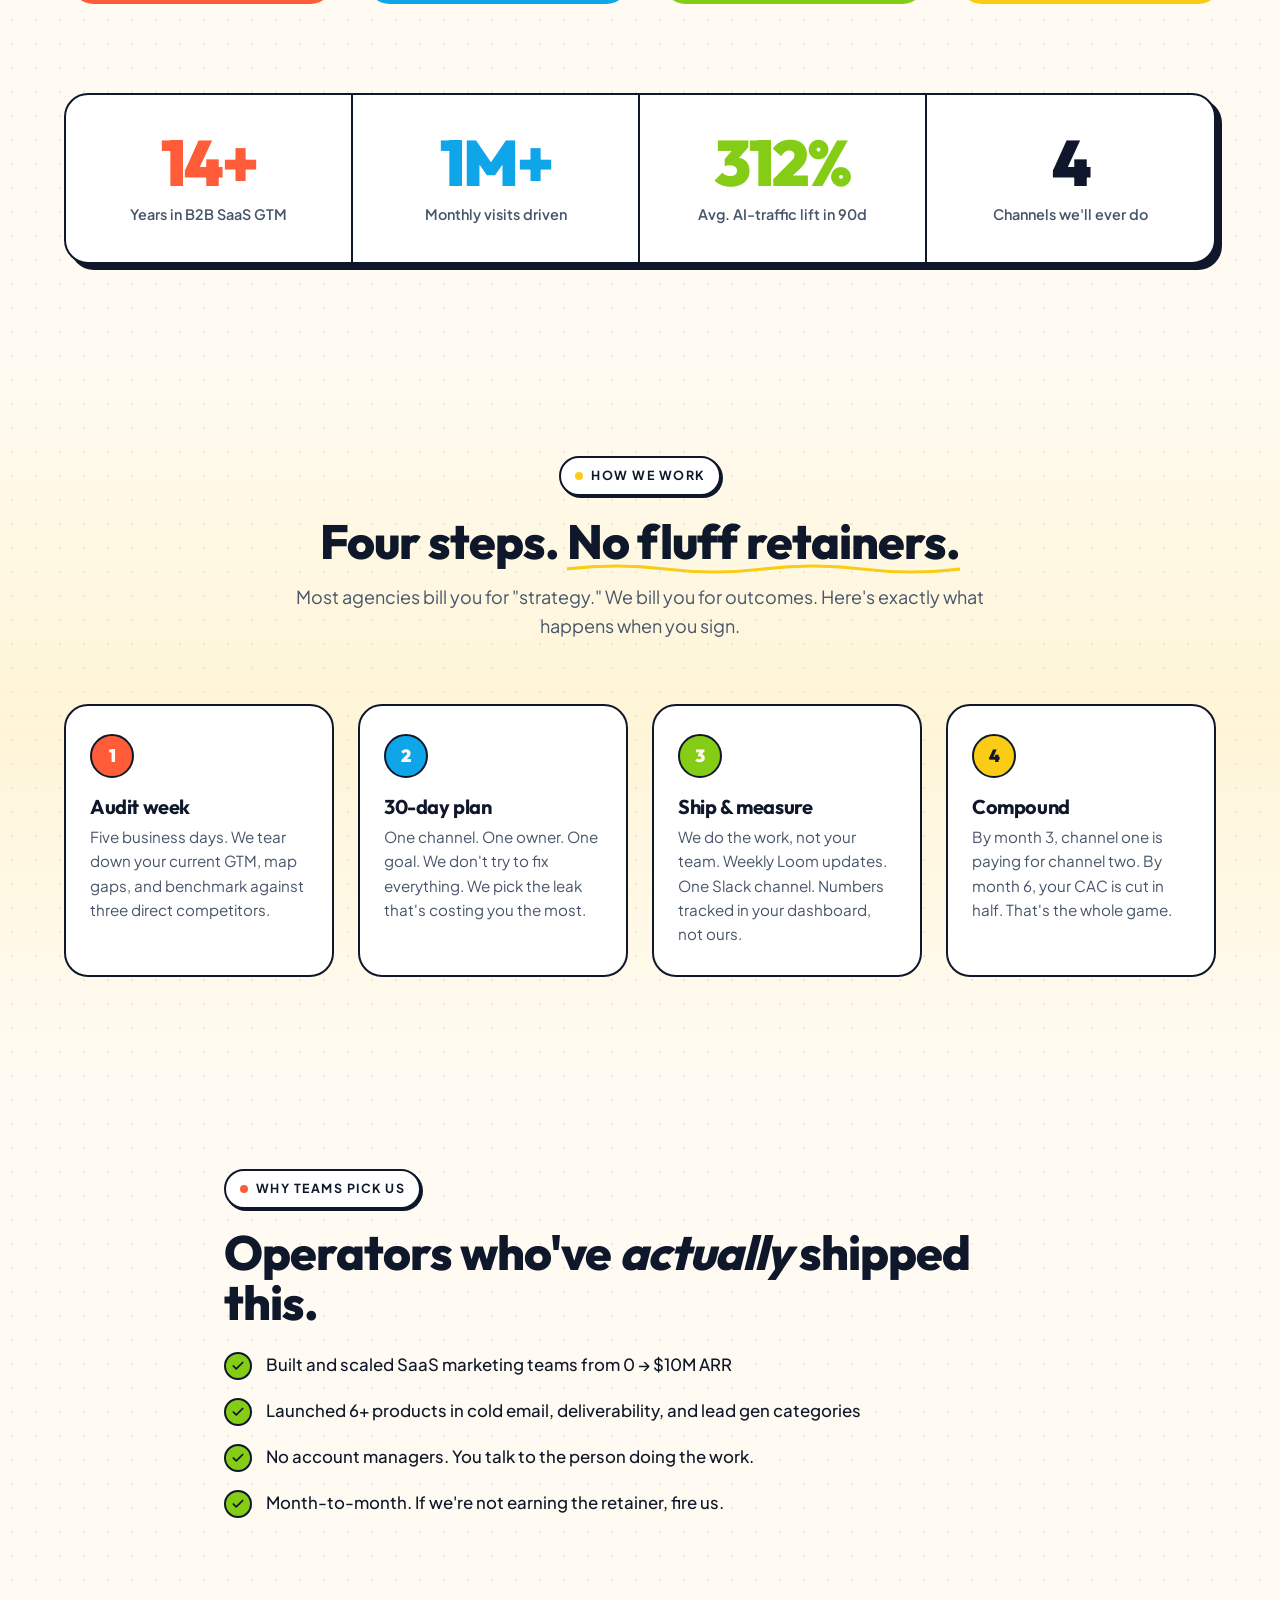
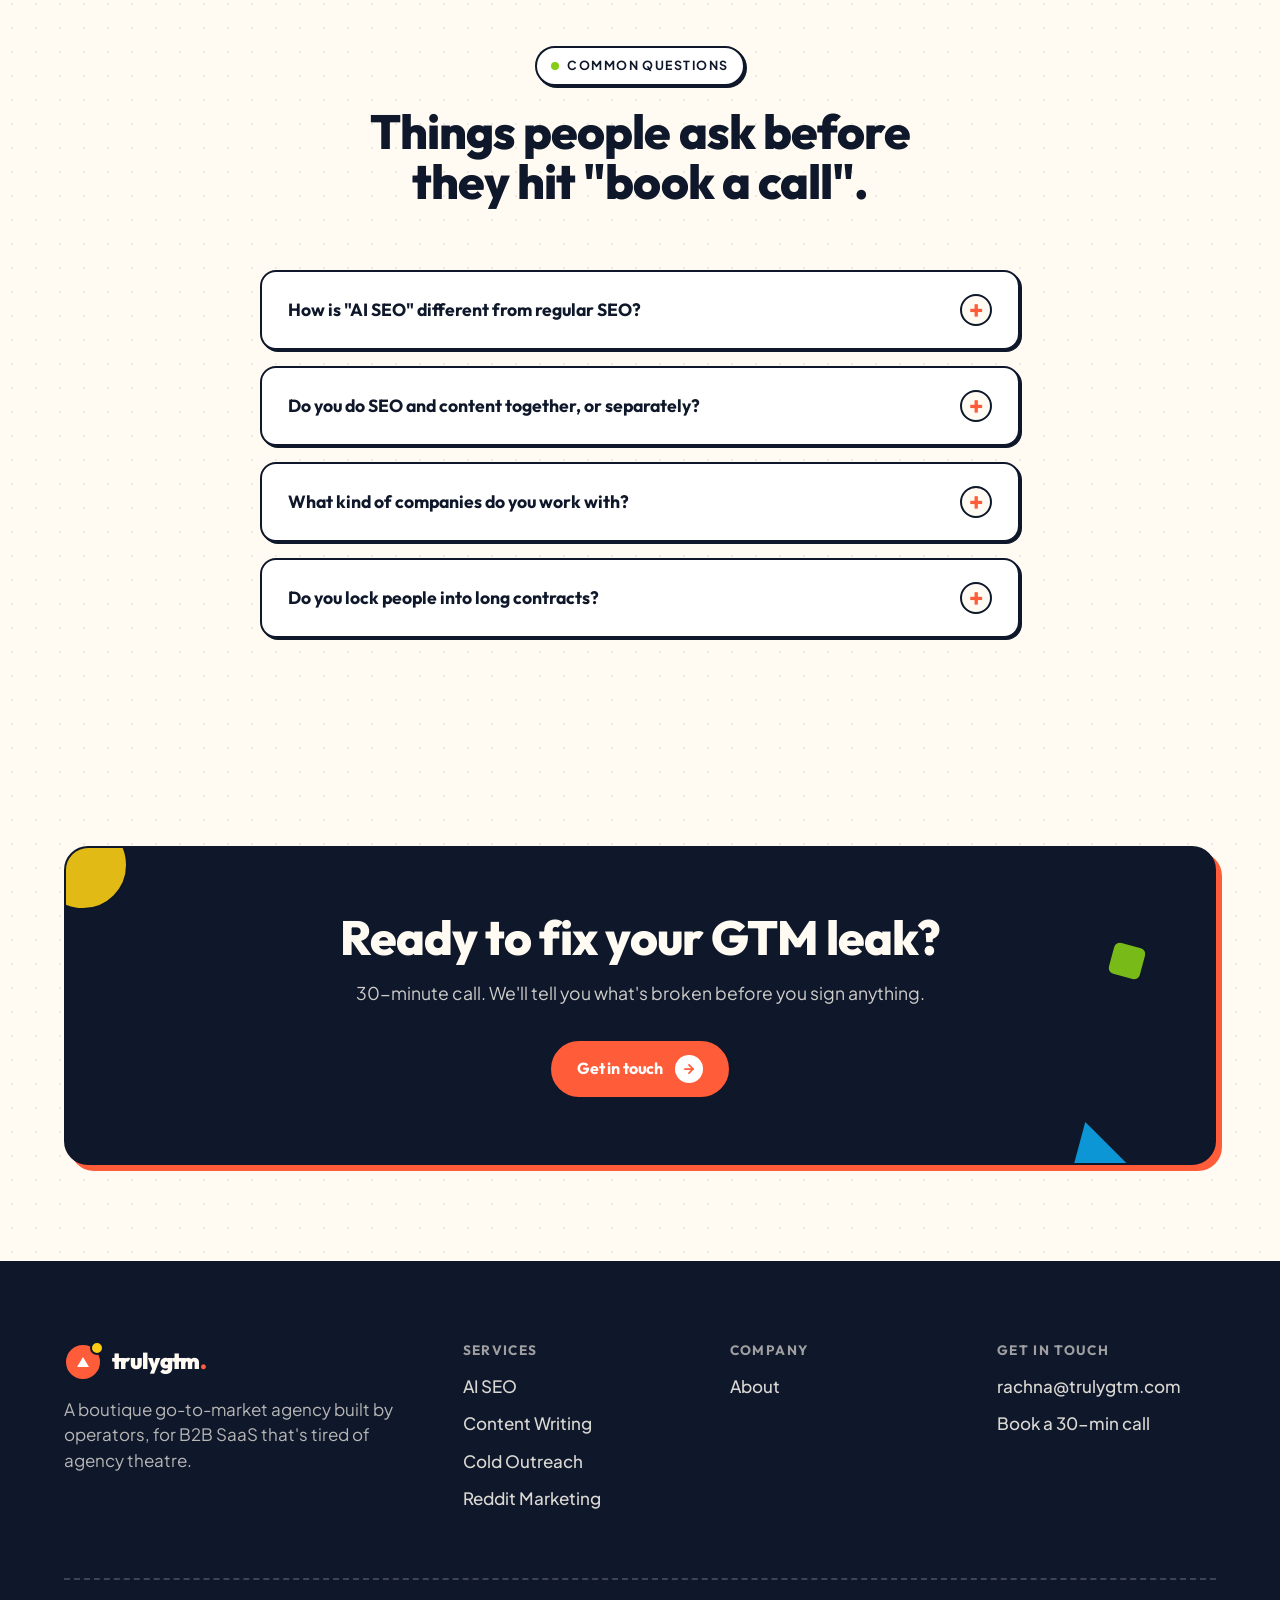
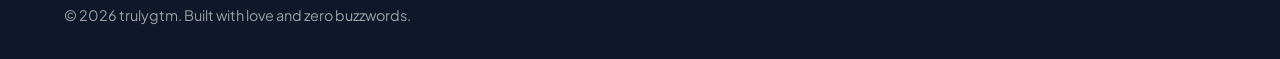
==== commit 7234ceec: "Update index.html" ====
--- a/index.html
+++ b/index.html
@@ -115,26 +115,26 @@
  <div class="logos-marquee">
  <div class="logos-track">
  <span class="logos-row">
- <img src="logos/saleshandy.svg" alt="Saleshandy" />
- <img src="logos/trulyinbox.svg" alt="TrulyInbox" />
- <img src="logos/mooninvoice.svg" alt="MoonInvoice" />
- <img src="logos/deonde.svg" alt="Deonde" />
- <img src="logos/icoderz.png" alt="iCoderz" />
- <img src="logos/solguruz.png" alt="SolGuruz" />
- <img src="logos/sndkcorp.png" alt="SNDK Corp" />
- <img src="logos/spikebot.webp" alt="Spikebot" />
- <img src="logos/devs.svg" alt="Devs" />
+ <img src="/saleshandy.svg" alt="Saleshandy" />
+ <img src="/trulyinbox.svg" alt="TrulyInbox" />
+ <img src="/mooninvoice.svg" alt="MoonInvoice" />
+ <img src="/deonde.svg" alt="Deonde" />
+ <img src="/icoderz.png" alt="iCoderz" />
+ <img src="/solguruz.png" alt="SolGuruz" />
+ <img src="/sndkcorp.png" alt="SNDK Corp" />
+ <img src="/spikebot.webp" alt="Spikebot" />
+ <img src="/devs.svg" alt="Devs" />
  </span>
  <span class="logos-row" aria-hidden="true">
- <img src="logos/saleshandy.svg" alt="" />
- <img src="logos/trulyinbox.svg" alt="" />
- <img src="logos/mooninvoice.svg" alt="" />
- <img src="logos/deonde.svg" alt="" />
- <img src="logos/icoderz.png" alt="" />
- <img src="logos/solguruz.png" alt="" />
- <img src="logos/sndkcorp.png" alt="" />
- <img src="logos/spikebot.webp" alt="" />
- <img src="logos/devs.svg" alt="" />
+ <img src="/saleshandy.svg" alt="" />
+ <img src="/trulyinbox.svg" alt="" />
+ <img src="/mooninvoice.svg" alt="" />
+ <img src="/deonde.svg" alt="" />
+ <img src="/icoderz.png" alt="" />
+ <img src="/solguruz.png" alt="" />
+ <img src="/sndkcorp.png" alt="" />
+ <img src="/spikebot.webp" alt="" />
+ <img src="/devs.svg" alt="" />
  </span>
  </div>
  </div>
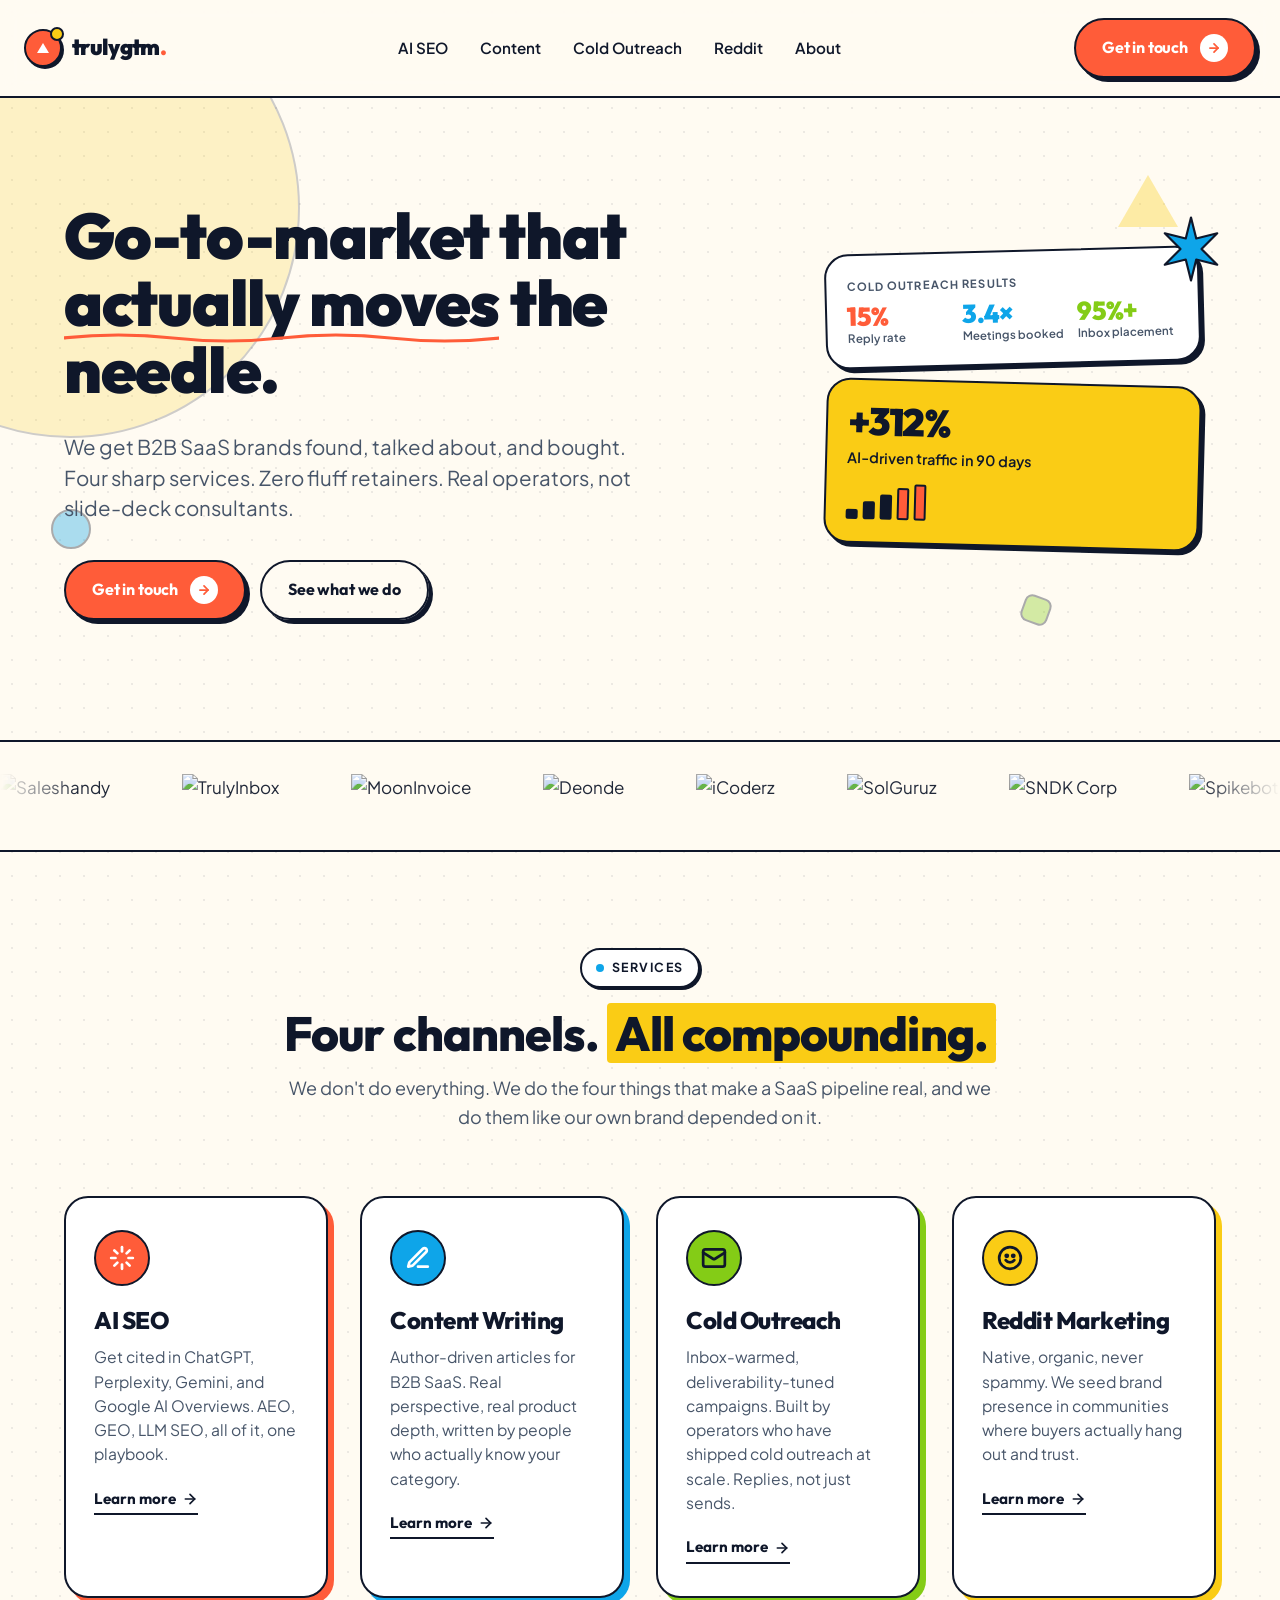
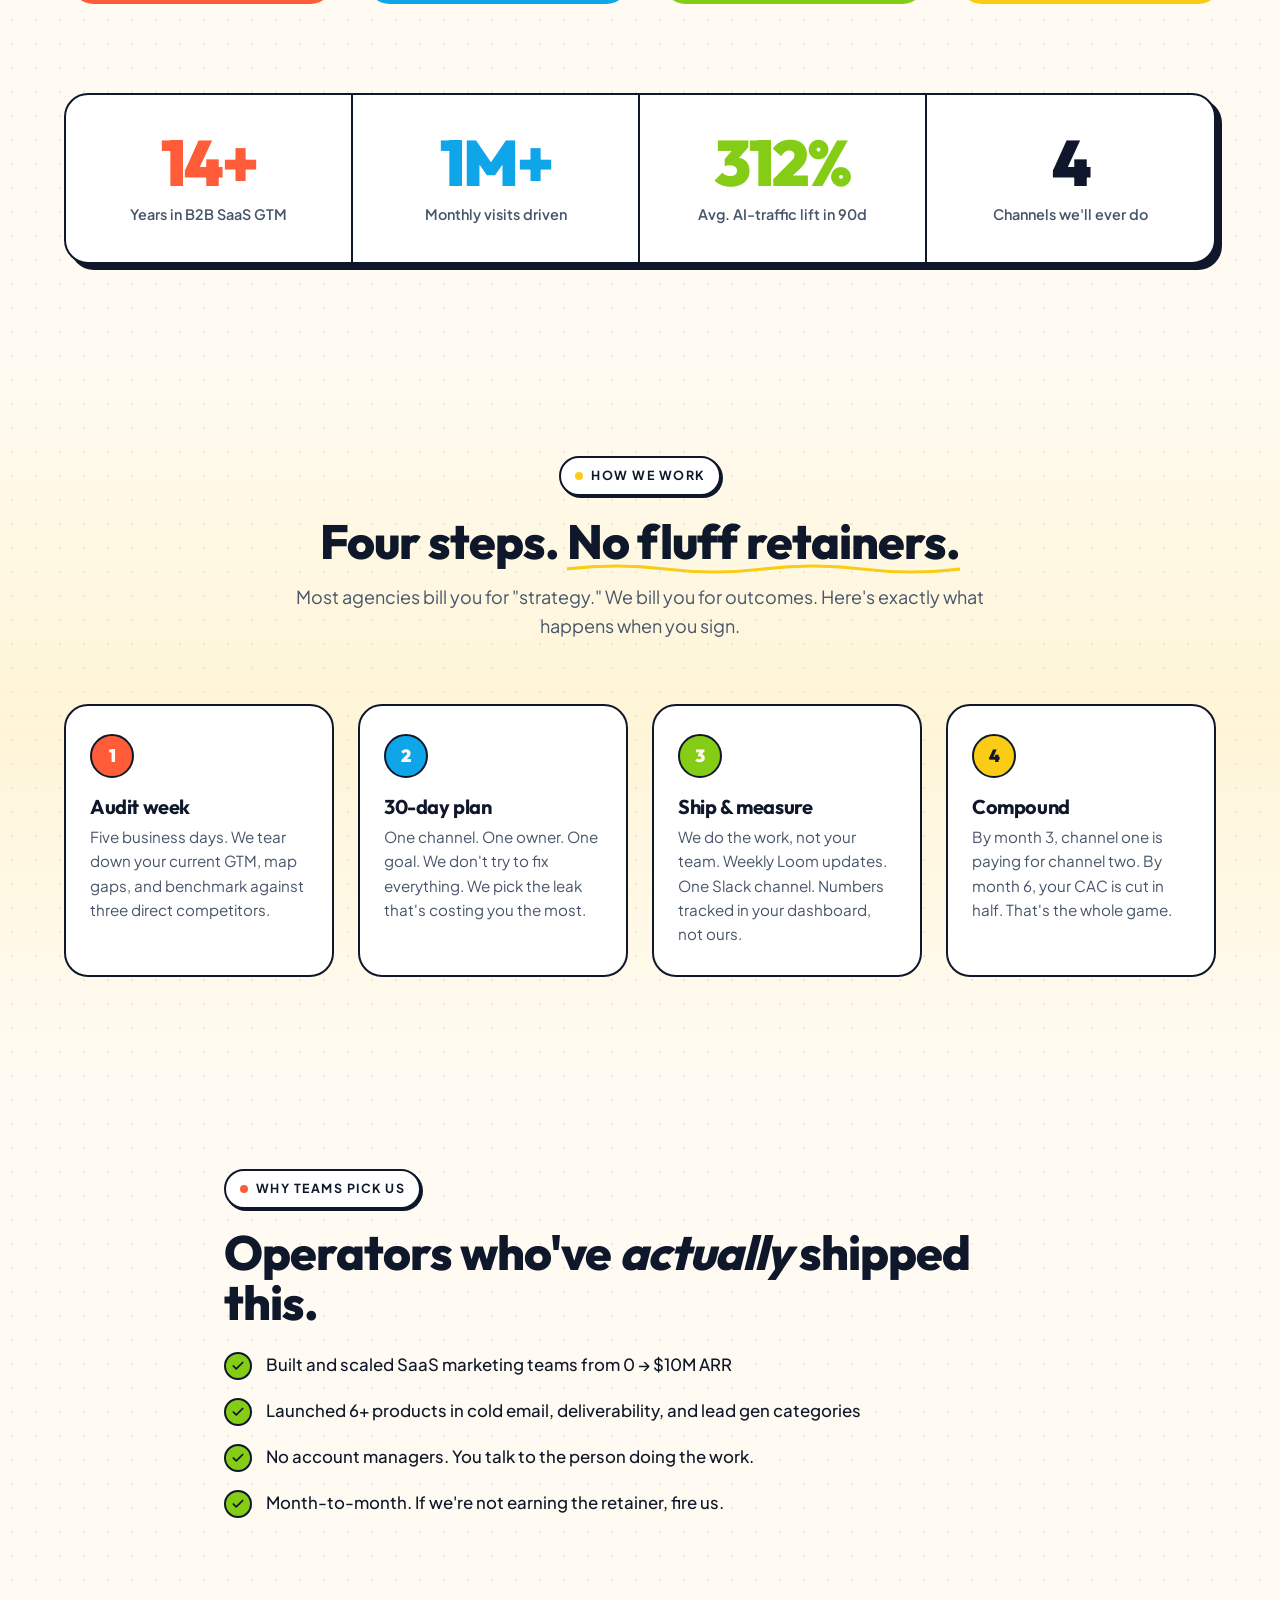
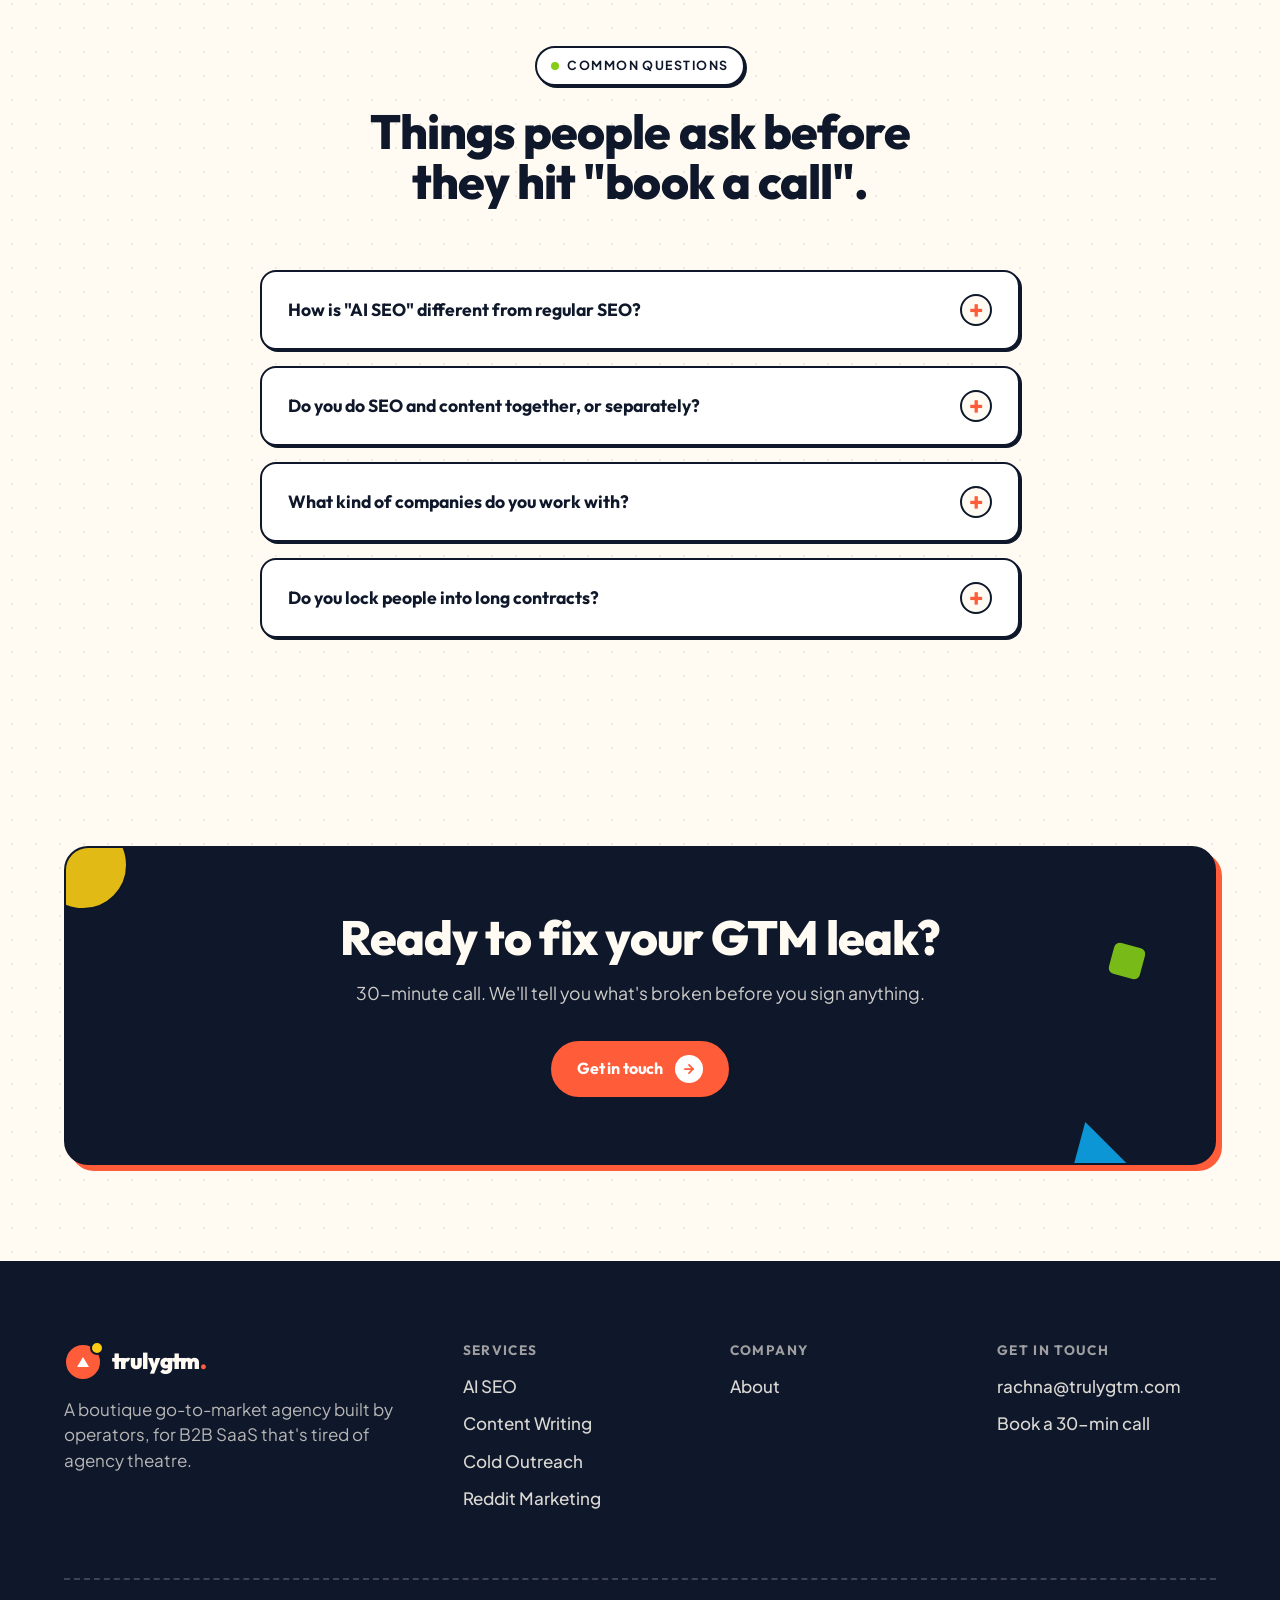
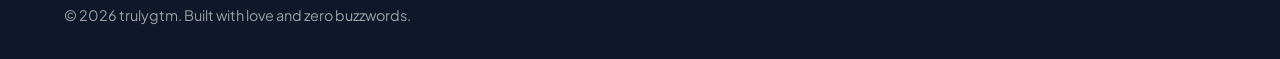
==== commit 4bfe42db: "Add files via upload" ====
--- a/index.html
+++ b/index.html
@@ -115,26 +115,26 @@
  <div class="logos-marquee">
  <div class="logos-track">
  <span class="logos-row">
- <img src="/saleshandy.svg" alt="Saleshandy" />
- <img src="/trulyinbox.svg" alt="TrulyInbox" />
- <img src="/mooninvoice.svg" alt="MoonInvoice" />
- <img src="/deonde.svg" alt="Deonde" />
- <img src="/icoderz.png" alt="iCoderz" />
- <img src="/solguruz.png" alt="SolGuruz" />
- <img src="/sndkcorp.png" alt="SNDK Corp" />
- <img src="/spikebot.webp" alt="Spikebot" />
- <img src="/devs.svg" alt="Devs" />
+ <img src="logos/saleshandy.svg" alt="Saleshandy" />
+ <img src="logos/trulyinbox.svg" alt="TrulyInbox" />
+ <img src="logos/mooninvoice.svg" alt="MoonInvoice" />
+ <img src="logos/deonde.svg" alt="Deonde" />
+ <img src="logos/icoderz.png" alt="iCoderz" />
+ <img src="logos/solguruz.png" alt="SolGuruz" />
+ <img src="logos/sndkcorp.png" alt="SNDK Corp" />
+ <img src="logos/spikebot.webp" alt="Spikebot" />
+ <img src="logos/devs.svg" alt="Devs" />
  </span>
  <span class="logos-row" aria-hidden="true">
- <img src="/saleshandy.svg" alt="" />
- <img src="/trulyinbox.svg" alt="" />
- <img src="/mooninvoice.svg" alt="" />
- <img src="/deonde.svg" alt="" />
- <img src="/icoderz.png" alt="" />
- <img src="/solguruz.png" alt="" />
- <img src="/sndkcorp.png" alt="" />
- <img src="/spikebot.webp" alt="" />
- <img src="/devs.svg" alt="" />
+ <img src="logos/saleshandy.svg" alt="" />
+ <img src="logos/trulyinbox.svg" alt="" />
+ <img src="logos/mooninvoice.svg" alt="" />
+ <img src="logos/deonde.svg" alt="" />
+ <img src="logos/icoderz.png" alt="" />
+ <img src="logos/solguruz.png" alt="" />
+ <img src="logos/sndkcorp.png" alt="" />
+ <img src="logos/spikebot.webp" alt="" />
+ <img src="logos/devs.svg" alt="" />
  </span>
  </div>
  </div>
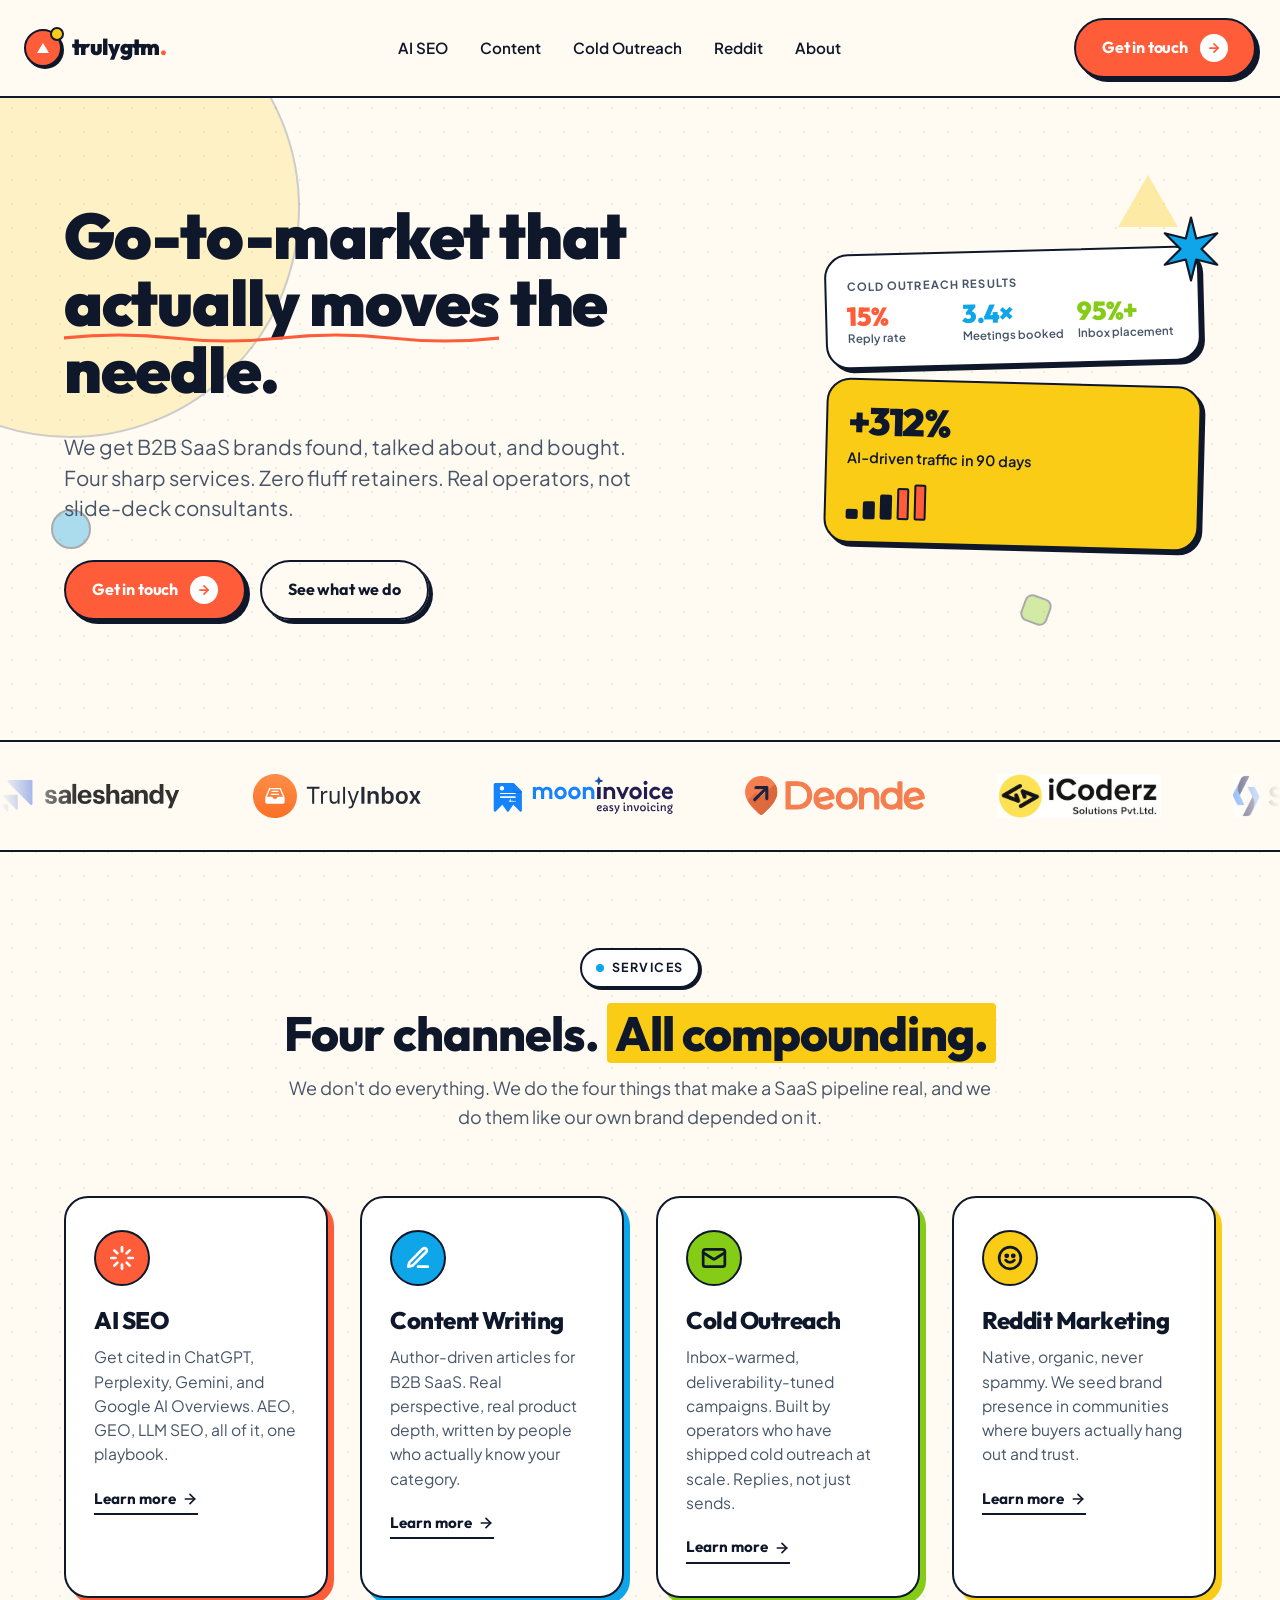
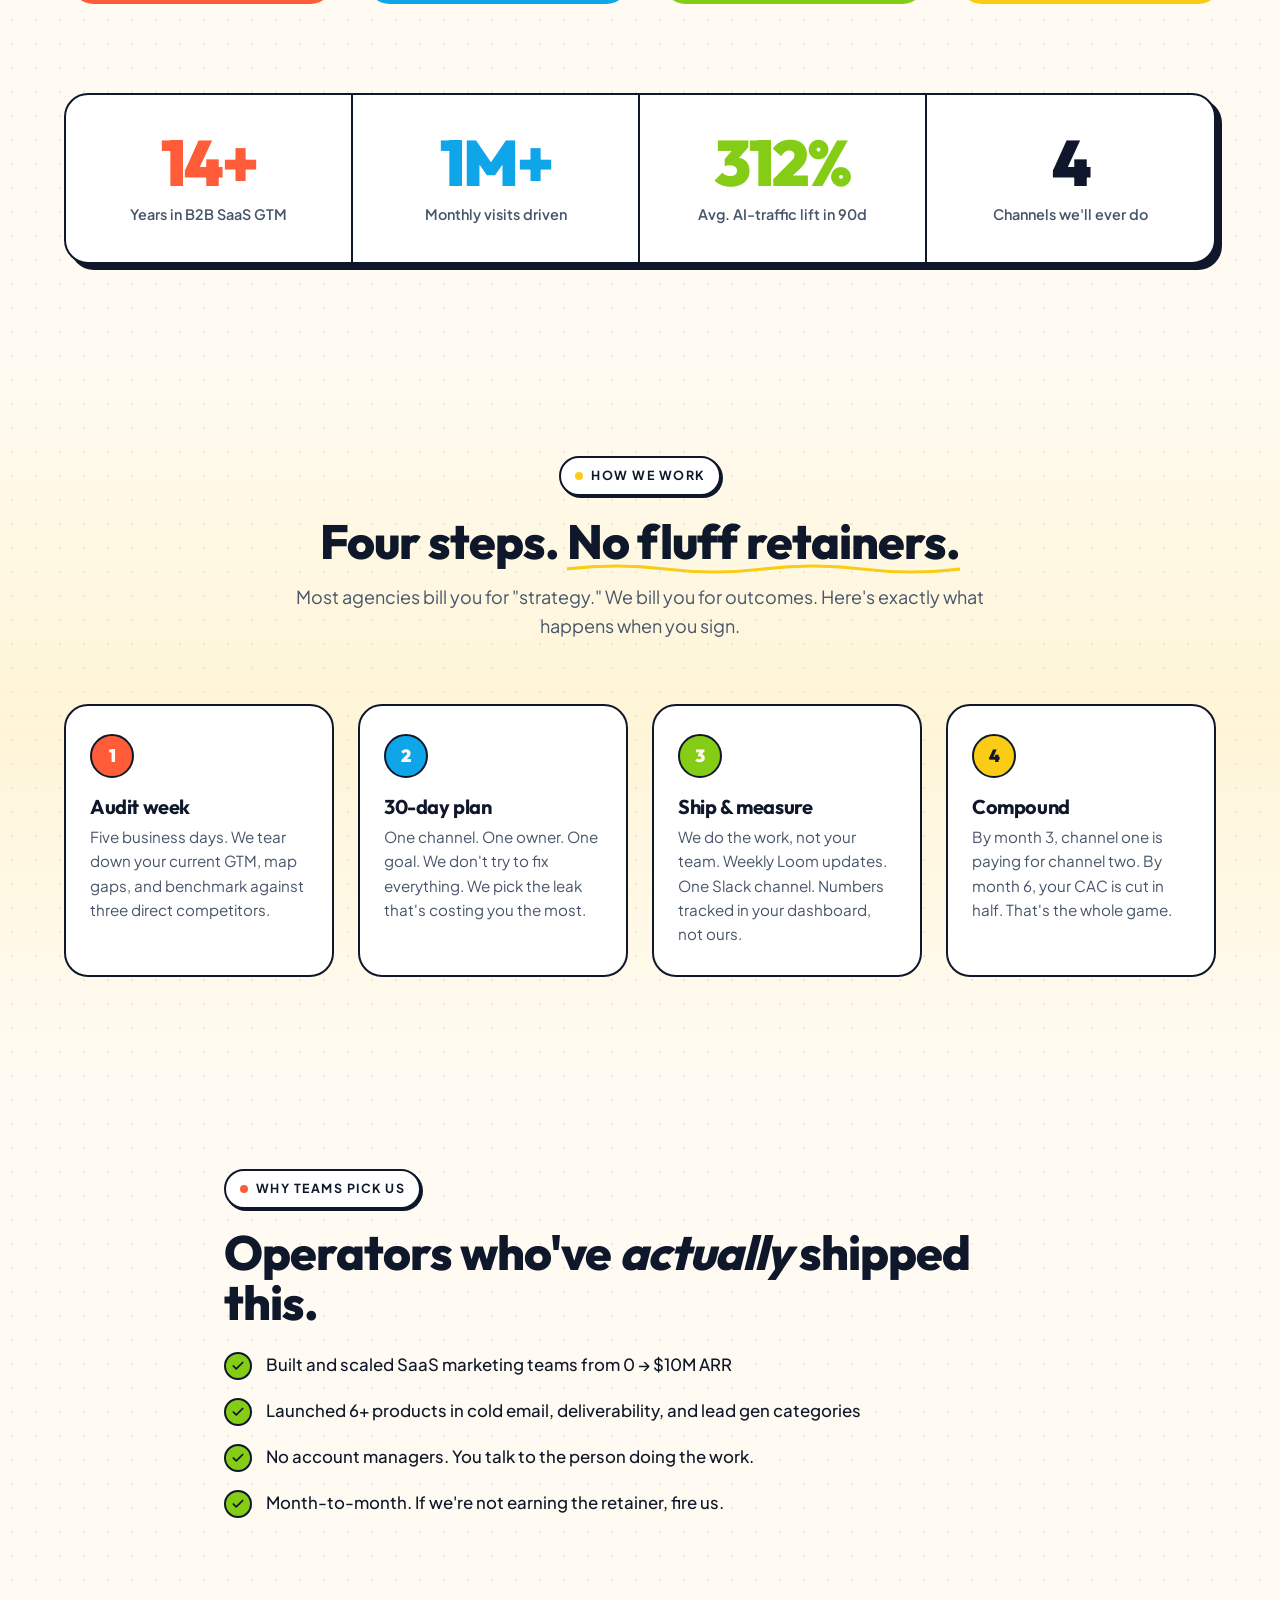
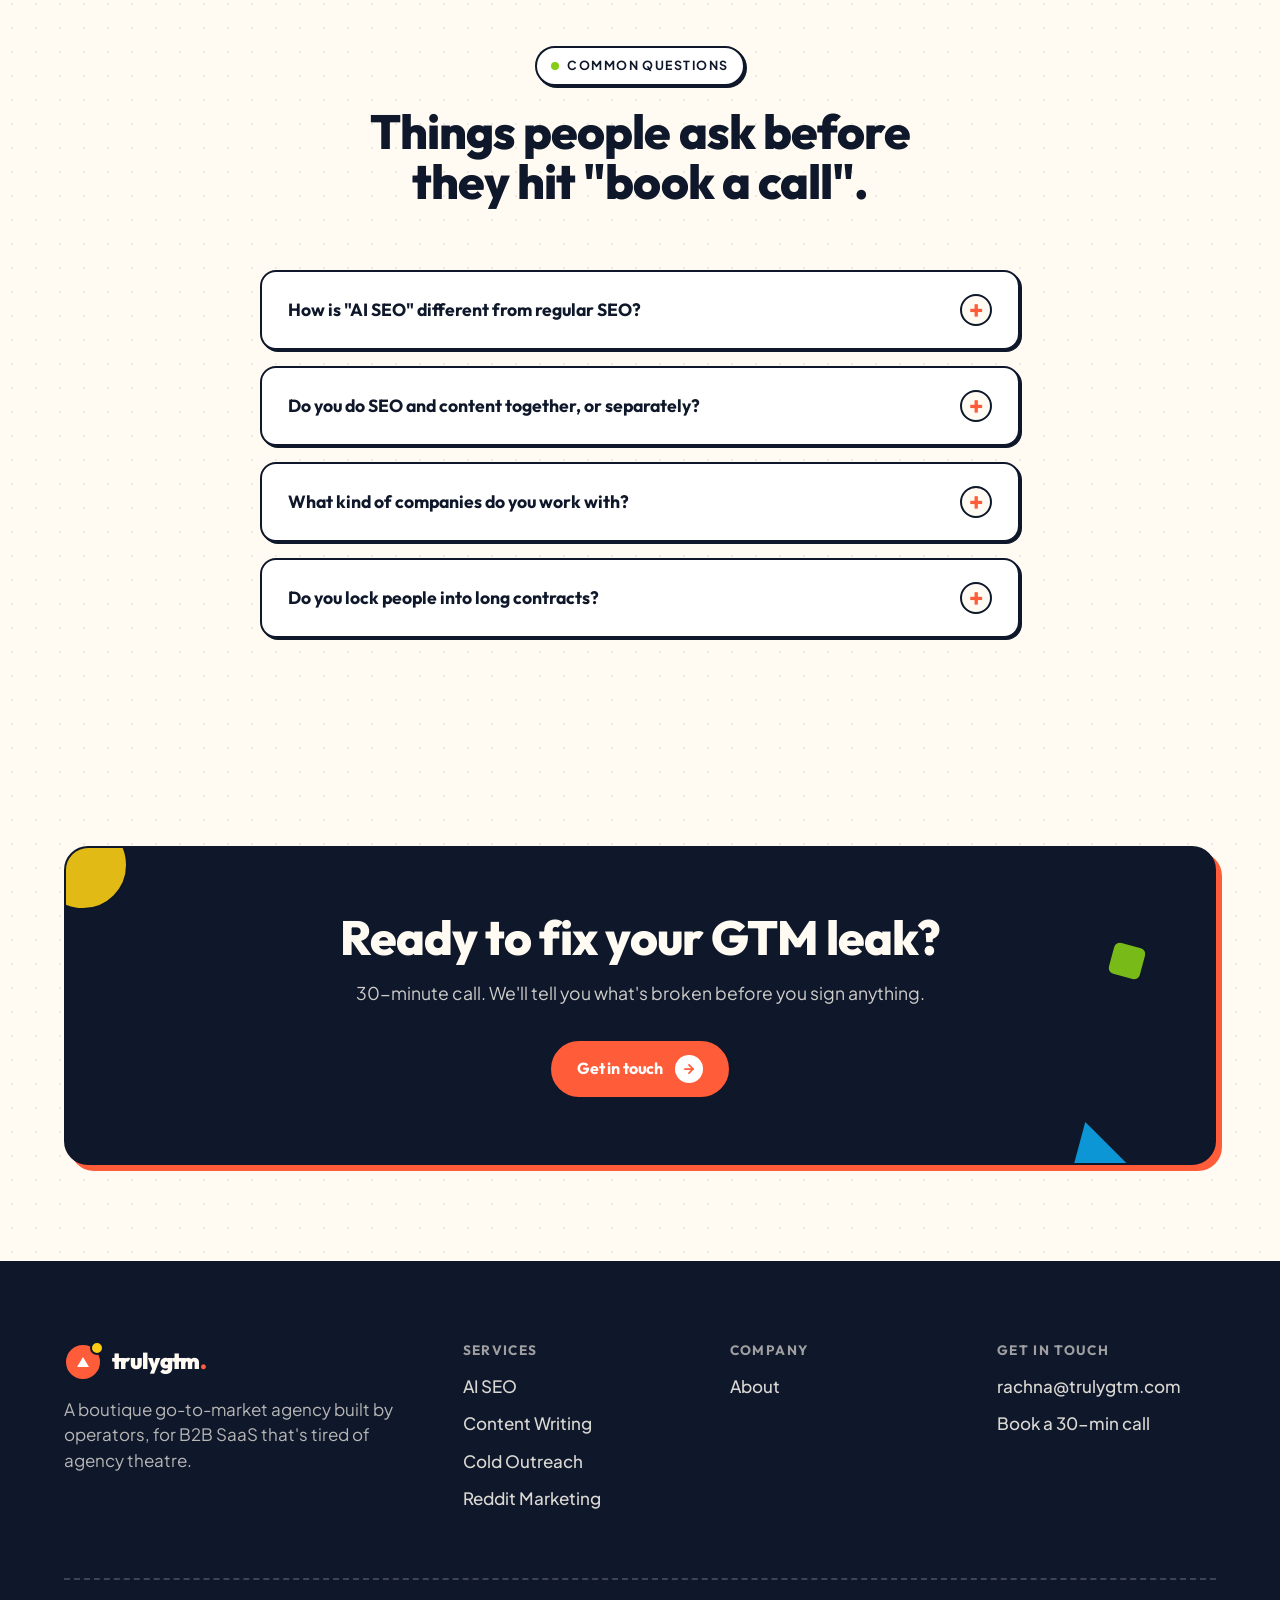
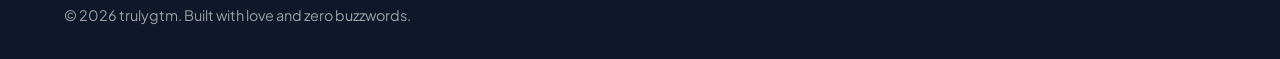
==== commit d2096acb: "Update index.html" ====
--- a/index.html
+++ b/index.html
@@ -115,26 +115,26 @@
  <div class="logos-marquee">
  <div class="logos-track">
  <span class="logos-row">
- <img src="logos/saleshandy.svg" alt="Saleshandy" />
- <img src="logos/trulyinbox.svg" alt="TrulyInbox" />
- <img src="logos/mooninvoice.svg" alt="MoonInvoice" />
- <img src="logos/deonde.svg" alt="Deonde" />
- <img src="logos/icoderz.png" alt="iCoderz" />
- <img src="logos/solguruz.png" alt="SolGuruz" />
- <img src="logos/sndkcorp.png" alt="SNDK Corp" />
- <img src="logos/spikebot.webp" alt="Spikebot" />
- <img src="logos/devs.svg" alt="Devs" />
+ <img src="/saleshandy.svg" alt="Saleshandy" />
+ <img src="/trulyinbox.svg" alt="TrulyInbox" />
+ <img src="/mooninvoice.svg" alt="MoonInvoice" />
+ <img src="/deonde.svg" alt="Deonde" />
+ <img src="/icoderz.png" alt="iCoderz" />
+ <img src="/solguruz.png" alt="SolGuruz" />
+ <img src="/sndkcorp.png" alt="SNDK Corp" />
+ <img src="/spikebot.webp" alt="Spikebot" />
+ <img src="/devs.svg" alt="Devs" />
  </span>
  <span class="logos-row" aria-hidden="true">
- <img src="logos/saleshandy.svg" alt="" />
- <img src="logos/trulyinbox.svg" alt="" />
- <img src="logos/mooninvoice.svg" alt="" />
- <img src="logos/deonde.svg" alt="" />
- <img src="logos/icoderz.png" alt="" />
- <img src="logos/solguruz.png" alt="" />
- <img src="logos/sndkcorp.png" alt="" />
- <img src="logos/spikebot.webp" alt="" />
- <img src="logos/devs.svg" alt="" />
+ <img src="/saleshandy.svg" alt="" />
+ <img src="/trulyinbox.svg" alt="" />
+ <img src="/mooninvoice.svg" alt="" />
+ <img src="/deonde.svg" alt="" />
+ <img src="/icoderz.png" alt="" />
+ <img src="/solguruz.png" alt="" />
+ <img src="/sndkcorp.png" alt="" />
+ <img src="/spikebot.webp" alt="" />
+ <img src="/devs.svg" alt="" />
  </span>
  </div>
  </div>
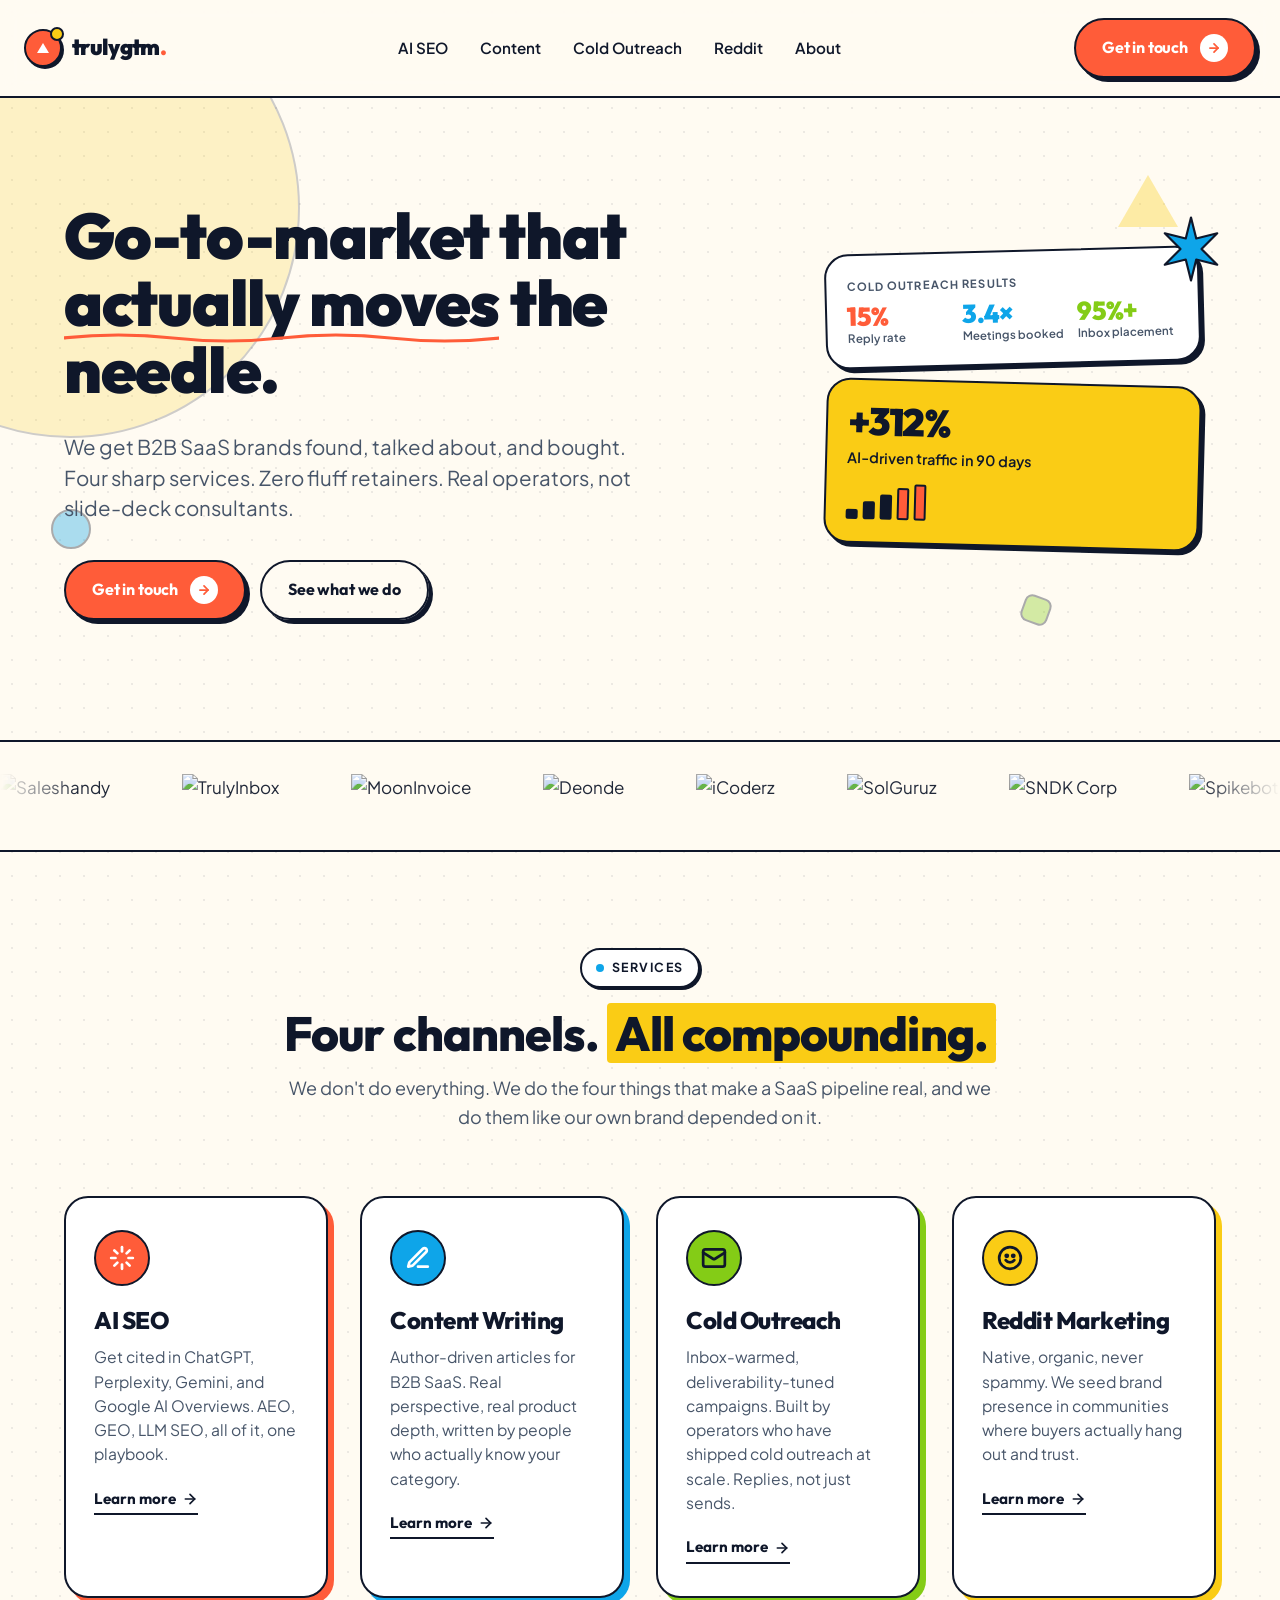
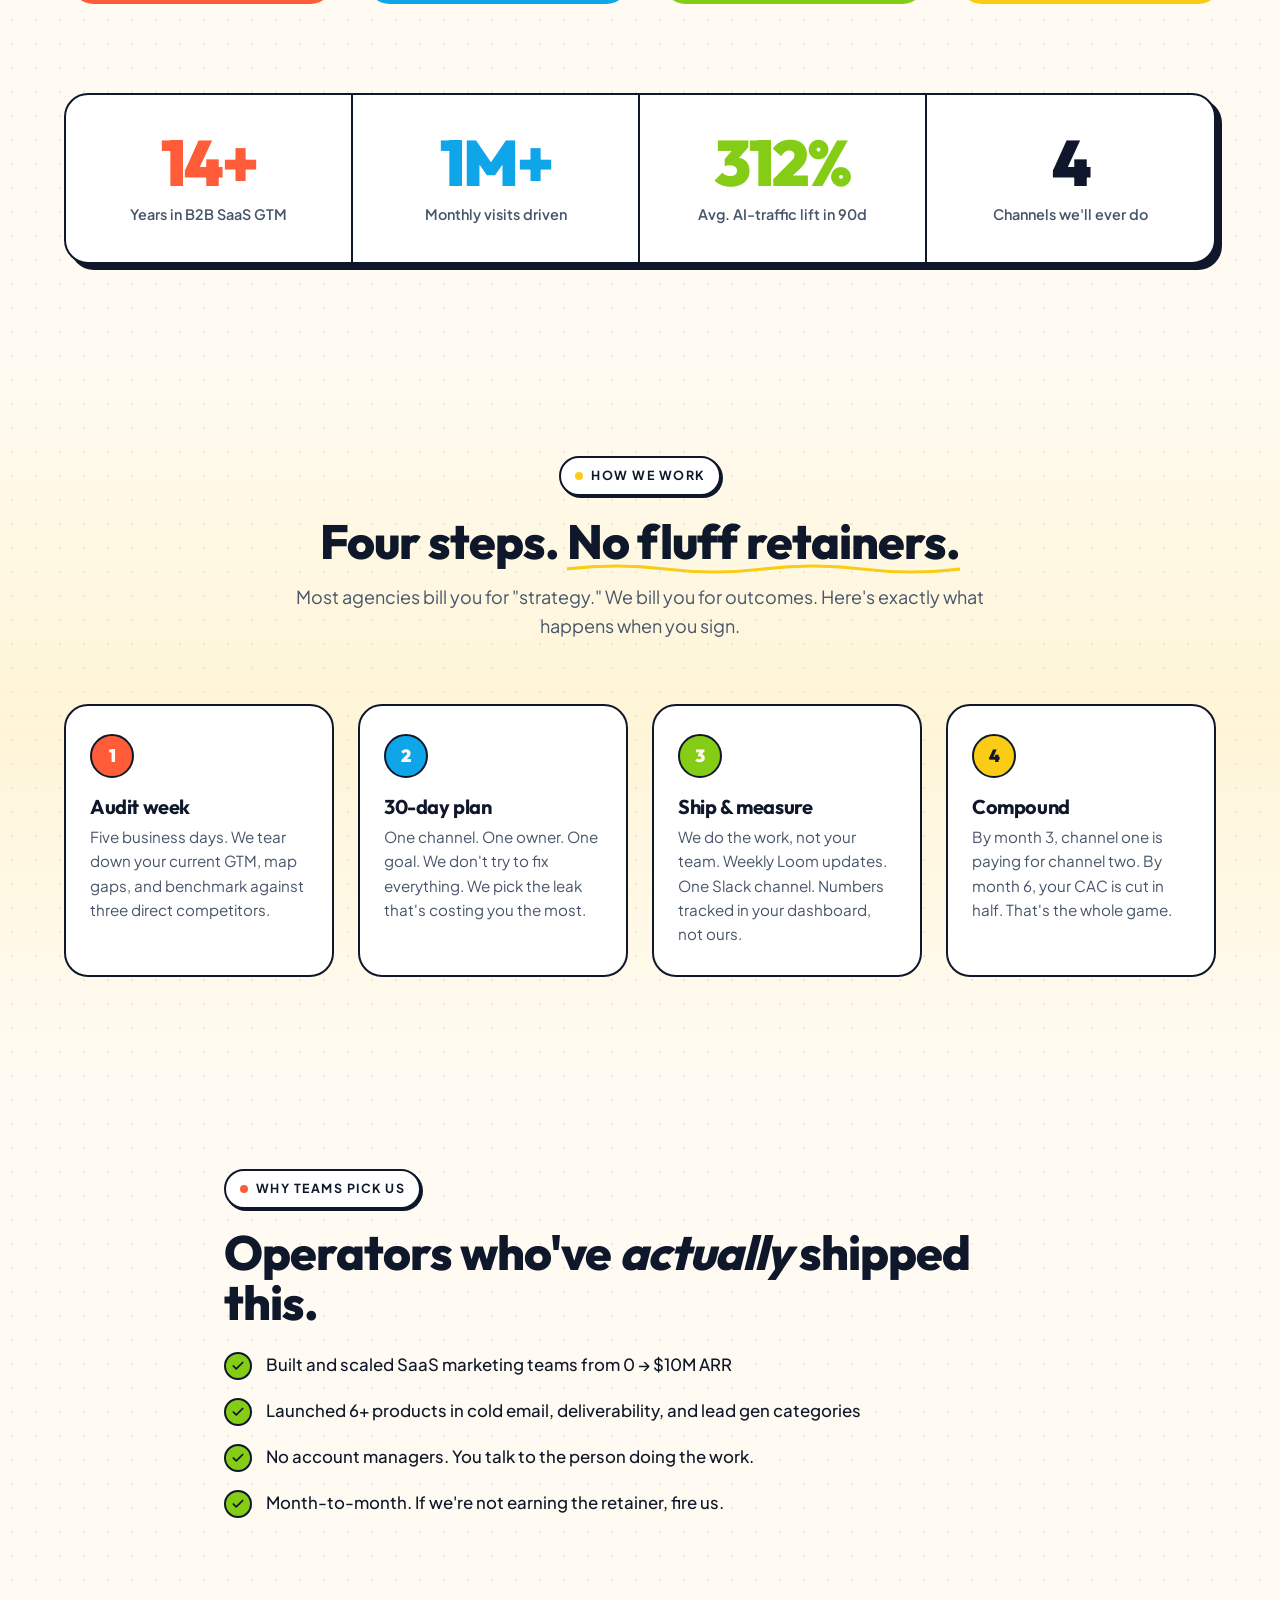
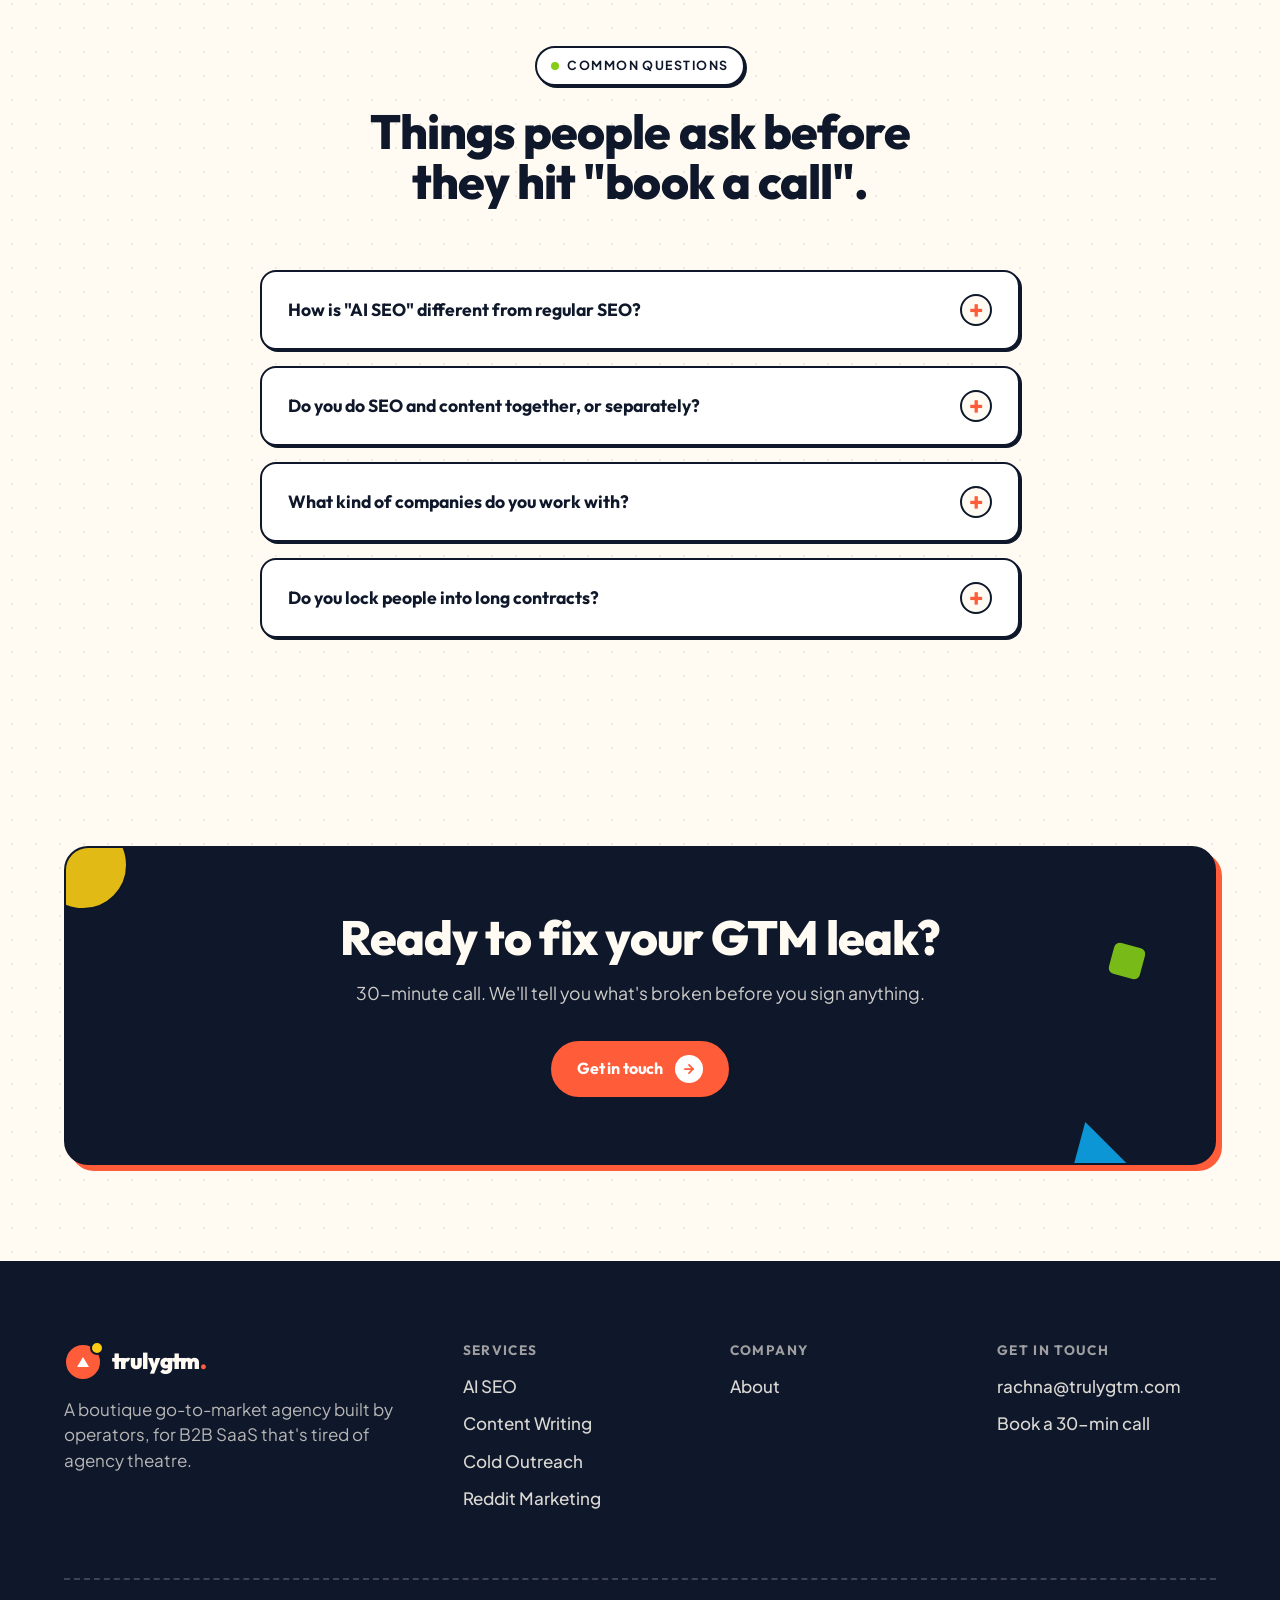
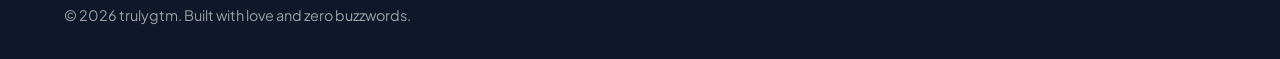
==== commit 2f4a33c3: "Add files via upload" ====
--- a/index.html
+++ b/index.html
@@ -3,9 +3,11 @@
 <head>
  <meta charset="UTF-8" />
  <meta name="viewport" content="width=device-width, initial-scale=1.0" />
- <meta name="robots" content="noindex, nofollow" />
- <title>trulygtm. Boutique GTM Agency for B2B SaaS | AI SEO, Cold Outreach, Content</title>
- <meta name="description" content="Boutique go-to-market agency for B2B SaaS. AI SEO, content writing, cold outreach, Reddit marketing, built by operators with 14+ years inside SaaS. No fluff retainers." />
+ <title>trulygtm | Boutique GTM Agency for B2B SaaS</title>
+ <meta name="description" content="Boutique go-to-market agency for B2B SaaS. AI SEO, content writing, cold outreach, Reddit marketing by operators with 14+ years inside SaaS." />
+  <link rel="icon" type="image/svg+xml" href="/favicon.svg" />
+  <link rel="icon" type="image/x-icon" href="/favicon.ico" />
+  <link rel="apple-touch-icon" sizes="180x180" href="/apple-touch-icon.png" />
  <link rel="stylesheet" href="styles.css" />
 </head>
 <body>
@@ -18,11 +20,11 @@
  <span>trulygtm<span style="color: var(--accent);">.</span></span>
  </a>
  <ul class="nav-links">
- <li><a href="ai-seo.html">AI SEO</a></li>
- <li><a href="content-writing.html">Content</a></li>
- <li><a href="cold-outreach.html">Cold Outreach</a></li>
- <li><a href="reddit-marketing.html">Reddit</a></li>
- <li><a href="about.html">About</a></li>
+ <li><a href="/ai-seo">AI SEO</a></li>
+ <li><a href="/content-writing">Content</a></li>
+ <li><a href="/cold-outreach">Cold Outreach</a></li>
+ <li><a href="/reddit-marketing">Reddit</a></li>
+ <li><a href="/about">About</a></li>
  </ul>
  <div class="nav-cta">
  <a href="https://calendly.com/rachna-trulygtm/30min" target="_blank" rel="noopener" class="btn btn-primary">
@@ -115,26 +117,26 @@
  <div class="logos-marquee">
  <div class="logos-track">
  <span class="logos-row">
- <img src="/saleshandy.svg" alt="Saleshandy" />
- <img src="/trulyinbox.svg" alt="TrulyInbox" />
- <img src="/mooninvoice.svg" alt="MoonInvoice" />
- <img src="/deonde.svg" alt="Deonde" />
- <img src="/icoderz.png" alt="iCoderz" />
- <img src="/solguruz.png" alt="SolGuruz" />
- <img src="/sndkcorp.png" alt="SNDK Corp" />
- <img src="/spikebot.webp" alt="Spikebot" />
- <img src="/devs.svg" alt="Devs" />
+ <img src="logos/saleshandy.svg" alt="Saleshandy" />
+ <img src="logos/trulyinbox.svg" alt="TrulyInbox" />
+ <img src="logos/mooninvoice.svg" alt="MoonInvoice" />
+ <img src="logos/deonde.svg" alt="Deonde" />
+ <img src="logos/icoderz.png" alt="iCoderz" />
+ <img src="logos/solguruz.png" alt="SolGuruz" />
+ <img src="logos/sndkcorp.png" alt="SNDK Corp" />
+ <img src="logos/spikebot.webp" alt="Spikebot" />
+ <img src="logos/devs.svg" alt="Devs" />
  </span>
  <span class="logos-row" aria-hidden="true">
- <img src="/saleshandy.svg" alt="" />
- <img src="/trulyinbox.svg" alt="" />
- <img src="/mooninvoice.svg" alt="" />
- <img src="/deonde.svg" alt="" />
- <img src="/icoderz.png" alt="" />
- <img src="/solguruz.png" alt="" />
- <img src="/sndkcorp.png" alt="" />
- <img src="/spikebot.webp" alt="" />
- <img src="/devs.svg" alt="" />
+ <img src="logos/saleshandy.svg" alt="" />
+ <img src="logos/trulyinbox.svg" alt="" />
+ <img src="logos/mooninvoice.svg" alt="" />
+ <img src="logos/deonde.svg" alt="" />
+ <img src="logos/icoderz.png" alt="" />
+ <img src="logos/solguruz.png" alt="" />
+ <img src="logos/sndkcorp.png" alt="" />
+ <img src="logos/spikebot.webp" alt="" />
+ <img src="logos/devs.svg" alt="" />
  </span>
  </div>
  </div>
@@ -151,7 +153,7 @@
 
  <div class="cards-grid cols-4">
  <!-- AI SEO -->
- <a href="ai-seo.html" class="card coral" data-reveal>
+ <a href="/ai-seo" class="card coral" data-reveal>
  <span class="card-icon coral wiggle-on-hover">
  <svg width="26" height="26" viewBox="0 0 24 24" fill="none" stroke="currentColor" stroke-width="2.5" stroke-linecap="round" stroke-linejoin="round"><path d="M12 2v4"/><path d="M12 18v4"/><path d="m4.93 4.93 2.83 2.83"/><path d="m16.24 16.24 2.83 2.83"/><path d="M2 12h4"/><path d="M18 12h4"/><path d="m4.93 19.07 2.83-2.83"/><path d="m16.24 7.76 2.83-2.83"/></svg>
  </span>
@@ -163,7 +165,7 @@
  </a>
 
  <!-- Content Writing -->
- <a href="content-writing.html" class="card sky" data-reveal>
+ <a href="/content-writing" class="card sky" data-reveal>
  <span class="card-icon sky wiggle-on-hover">
  <svg width="26" height="26" viewBox="0 0 24 24" fill="none" stroke="currentColor" stroke-width="2.5" stroke-linecap="round" stroke-linejoin="round"><path d="M12 20h9"/><path d="M16.5 3.5a2.121 2.121 0 1 1 3 3L7 19l-4 1 1-4Z"/></svg>
  </span>
@@ -175,7 +177,7 @@
  </a>
 
  <!-- Cold Outreach -->
- <a href="cold-outreach.html" class="card lime" data-reveal>
+ <a href="/cold-outreach" class="card lime" data-reveal>
  <span class="card-icon lime wiggle-on-hover">
  <svg width="26" height="26" viewBox="0 0 24 24" fill="none" stroke="currentColor" stroke-width="2.5" stroke-linecap="round" stroke-linejoin="round"><rect x="2" y="4" width="20" height="16" rx="2"/><path d="m22 7-8.97 5.7a1.94 1.94 0 0 1-2.06 0L2 7"/></svg>
  </span>
@@ -187,7 +189,7 @@
  </a>
 
  <!-- Reddit -->
- <a href="reddit-marketing.html" class="card sun" data-reveal>
+ <a href="/reddit-marketing" class="card sun" data-reveal>
  <span class="card-icon sun wiggle-on-hover">
  <svg width="26" height="26" viewBox="0 0 24 24" fill="none" stroke="currentColor" stroke-width="2.5" stroke-linecap="round" stroke-linejoin="round"><circle cx="12" cy="12" r="10"/><path d="M8 14s1.5 2 4 2 4-2 4-2"/><circle cx="9" cy="10" r="1" fill="currentColor"/><circle cx="15" cy="10" r="1" fill="currentColor"/></svg>
  </span>
@@ -358,16 +360,16 @@
  <div>
  <h5>Services</h5>
  <ul>
- <li><a href="ai-seo.html">AI SEO</a></li>
- <li><a href="content-writing.html">Content Writing</a></li>
- <li><a href="cold-outreach.html">Cold Outreach</a></li>
- <li><a href="reddit-marketing.html">Reddit Marketing</a></li>
+ <li><a href="/ai-seo">AI SEO</a></li>
+ <li><a href="/content-writing">Content Writing</a></li>
+ <li><a href="/cold-outreach">Cold Outreach</a></li>
+ <li><a href="/reddit-marketing">Reddit Marketing</a></li>
  </ul>
  </div>
  <div>
  <h5>Company</h5>
  <ul>
- <li><a href="about.html">About</a></li>
+ <li><a href="/about">About</a></li>
  </ul>
  </div>
  <div>
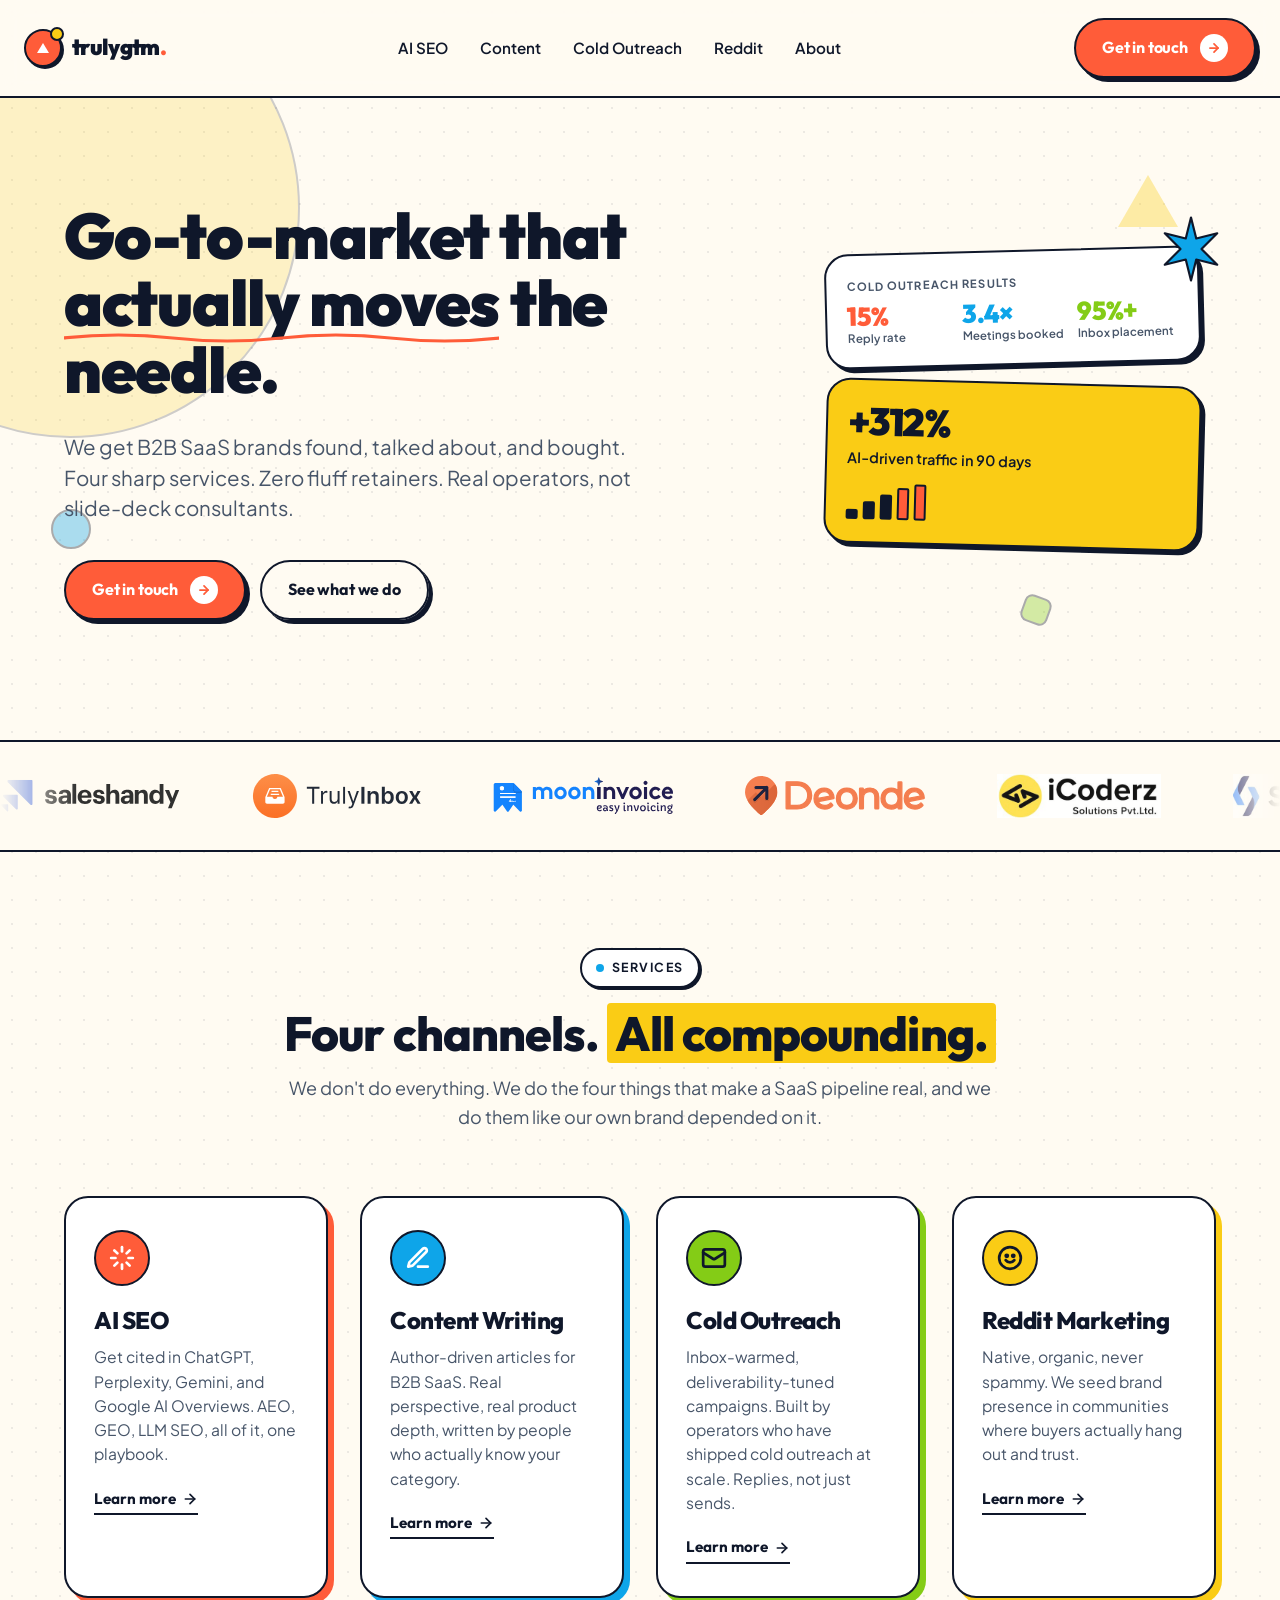
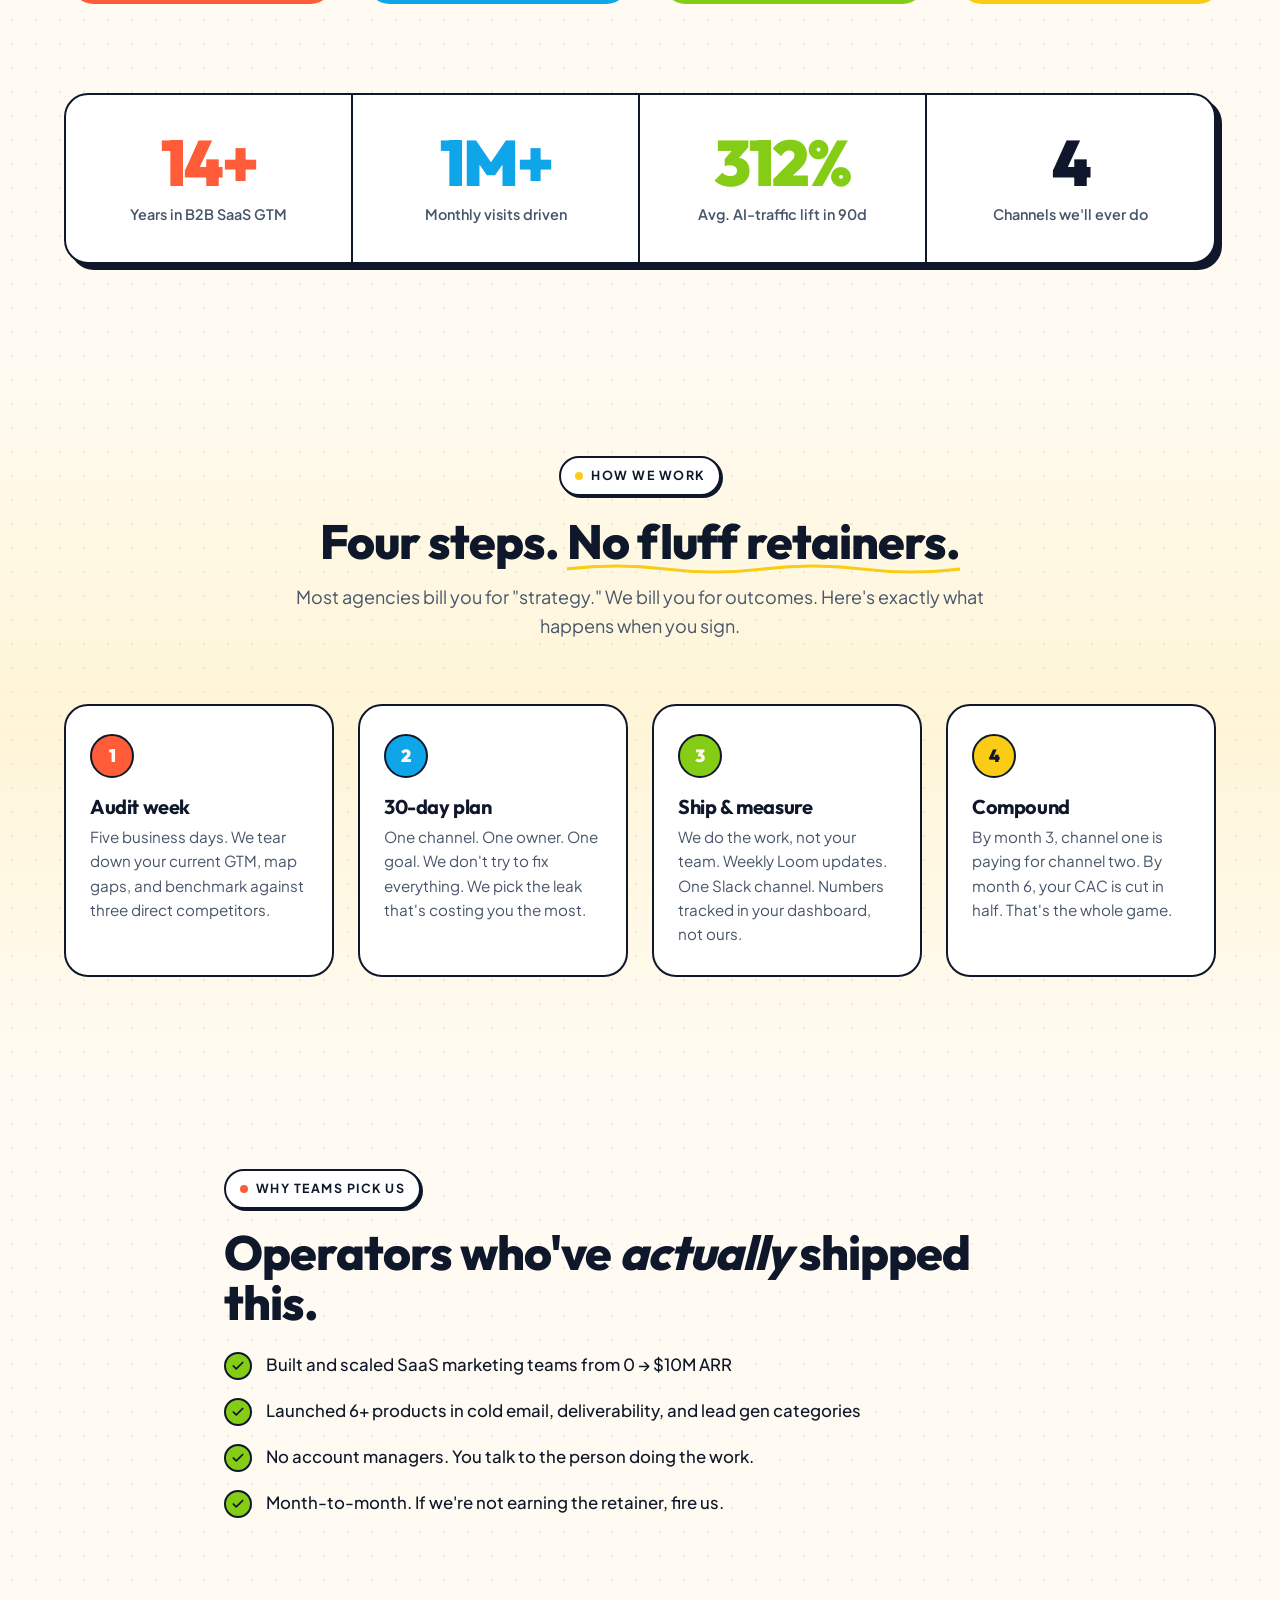
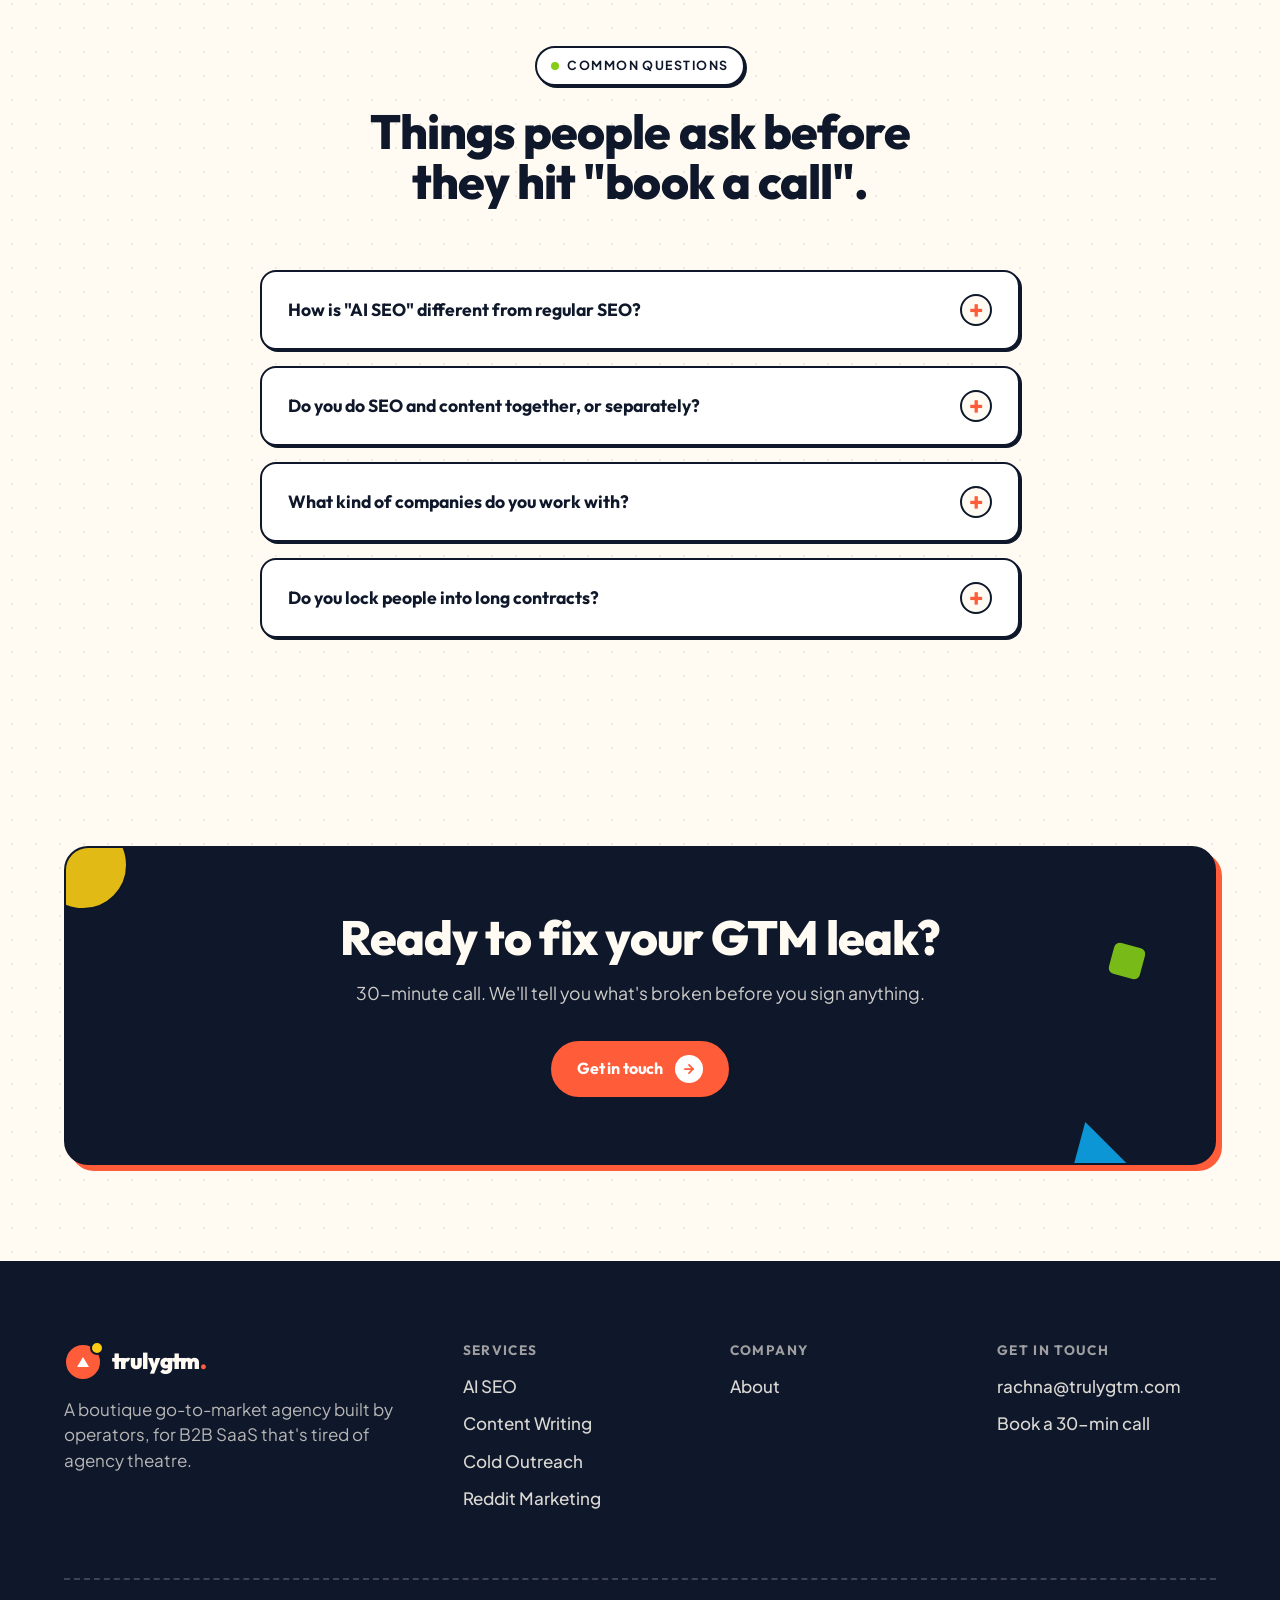
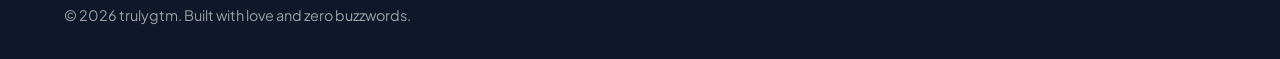
==== commit ece481f8: "Update index.html" ====
--- a/index.html
+++ b/index.html
@@ -117,26 +117,26 @@
  <div class="logos-marquee">
  <div class="logos-track">
  <span class="logos-row">
- <img src="logos/saleshandy.svg" alt="Saleshandy" />
- <img src="logos/trulyinbox.svg" alt="TrulyInbox" />
- <img src="logos/mooninvoice.svg" alt="MoonInvoice" />
- <img src="logos/deonde.svg" alt="Deonde" />
- <img src="logos/icoderz.png" alt="iCoderz" />
- <img src="logos/solguruz.png" alt="SolGuruz" />
- <img src="logos/sndkcorp.png" alt="SNDK Corp" />
- <img src="logos/spikebot.webp" alt="Spikebot" />
- <img src="logos/devs.svg" alt="Devs" />
+ <img src="/saleshandy.svg" alt="Saleshandy" />
+ <img src="/trulyinbox.svg" alt="TrulyInbox" />
+ <img src="/mooninvoice.svg" alt="MoonInvoice" />
+ <img src="/deonde.svg" alt="Deonde" />
+ <img src="/icoderz.png" alt="iCoderz" />
+ <img src="/solguruz.png" alt="SolGuruz" />
+ <img src="/sndkcorp.png" alt="SNDK Corp" />
+ <img src="/spikebot.webp" alt="Spikebot" />
+ <img src="/devs.svg" alt="Devs" />
  </span>
  <span class="logos-row" aria-hidden="true">
- <img src="logos/saleshandy.svg" alt="" />
- <img src="logos/trulyinbox.svg" alt="" />
- <img src="logos/mooninvoice.svg" alt="" />
- <img src="logos/deonde.svg" alt="" />
- <img src="logos/icoderz.png" alt="" />
- <img src="logos/solguruz.png" alt="" />
- <img src="logos/sndkcorp.png" alt="" />
- <img src="logos/spikebot.webp" alt="" />
- <img src="logos/devs.svg" alt="" />
+ <img src="/saleshandy.svg" alt="" />
+ <img src="/trulyinbox.svg" alt="" />
+ <img src="/mooninvoice.svg" alt="" />
+ <img src="/deonde.svg" alt="" />
+ <img src="/icoderz.png" alt="" />
+ <img src="/solguruz.png" alt="" />
+ <img src="/sndkcorp.png" alt="" />
+ <img src="/spikebot.webp" alt="" />
+ <img src="/devs.svg" alt="" />
  </span>
  </div>
  </div>
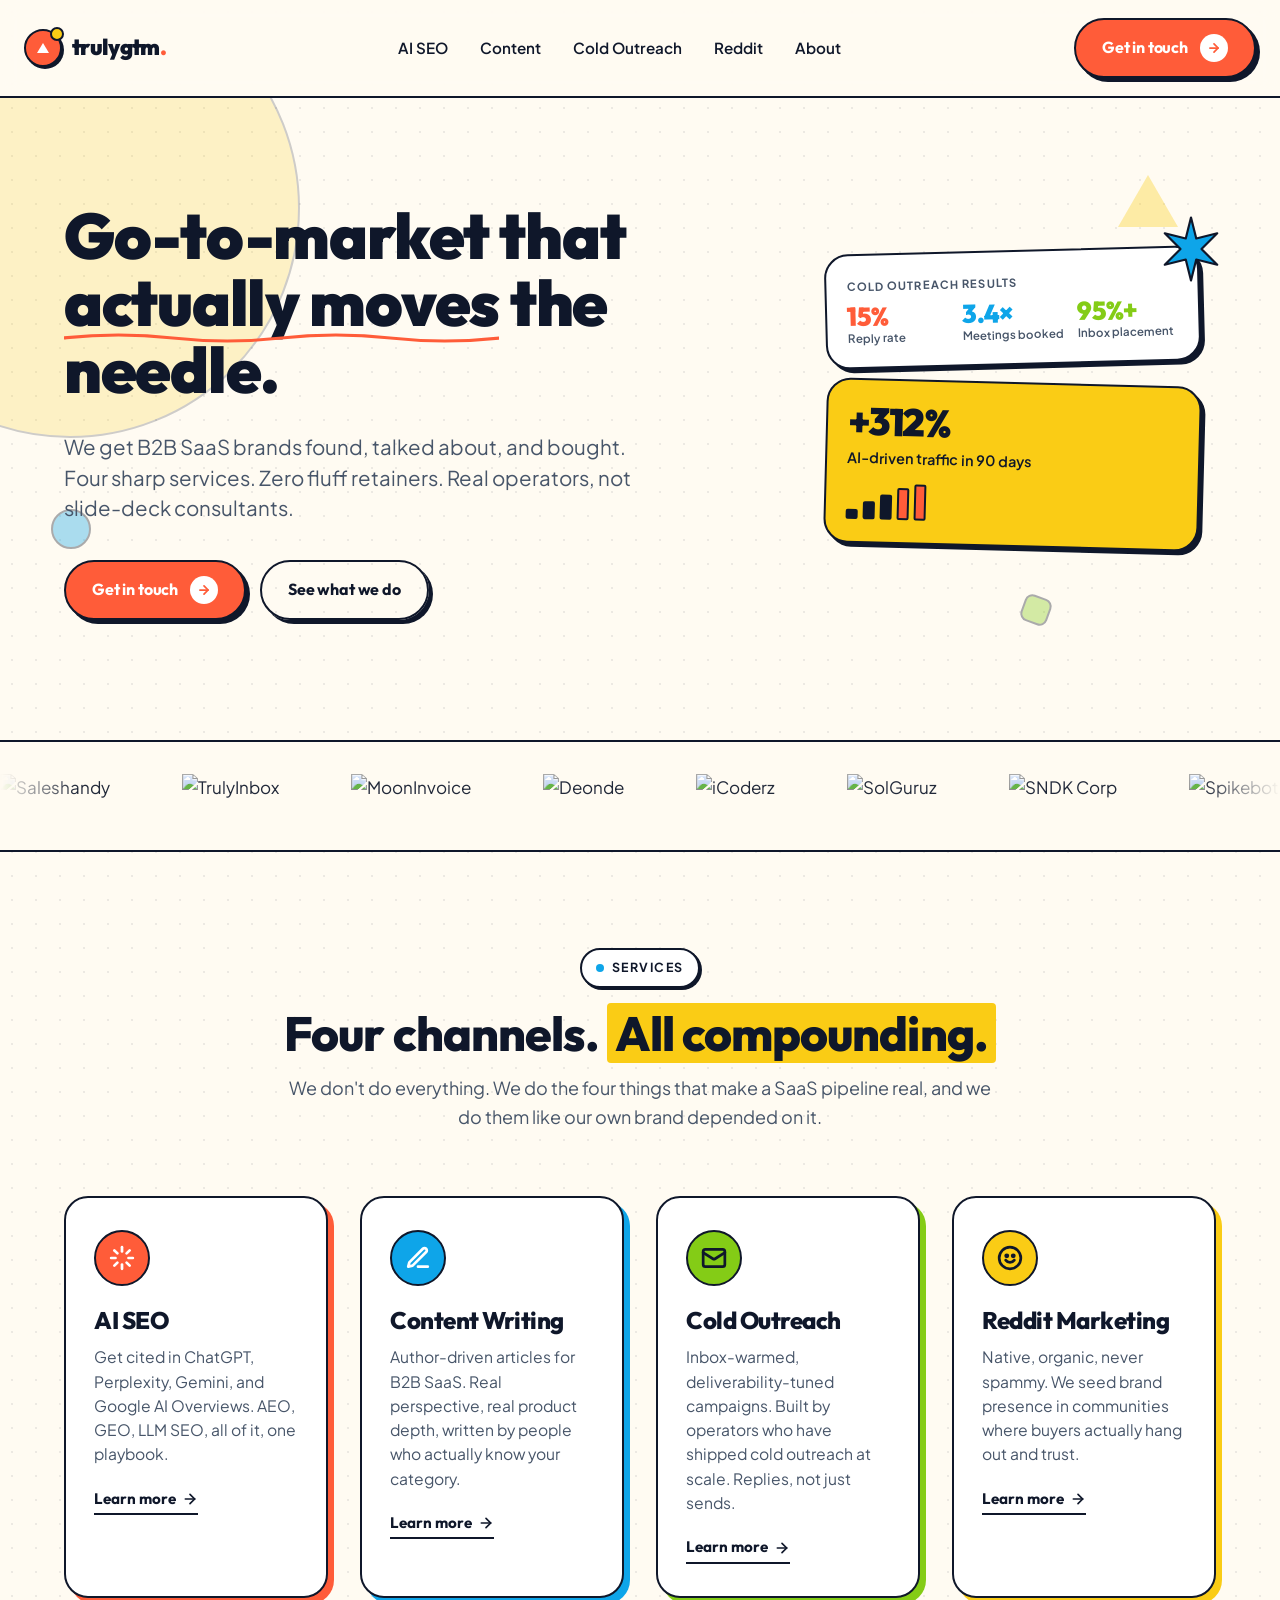
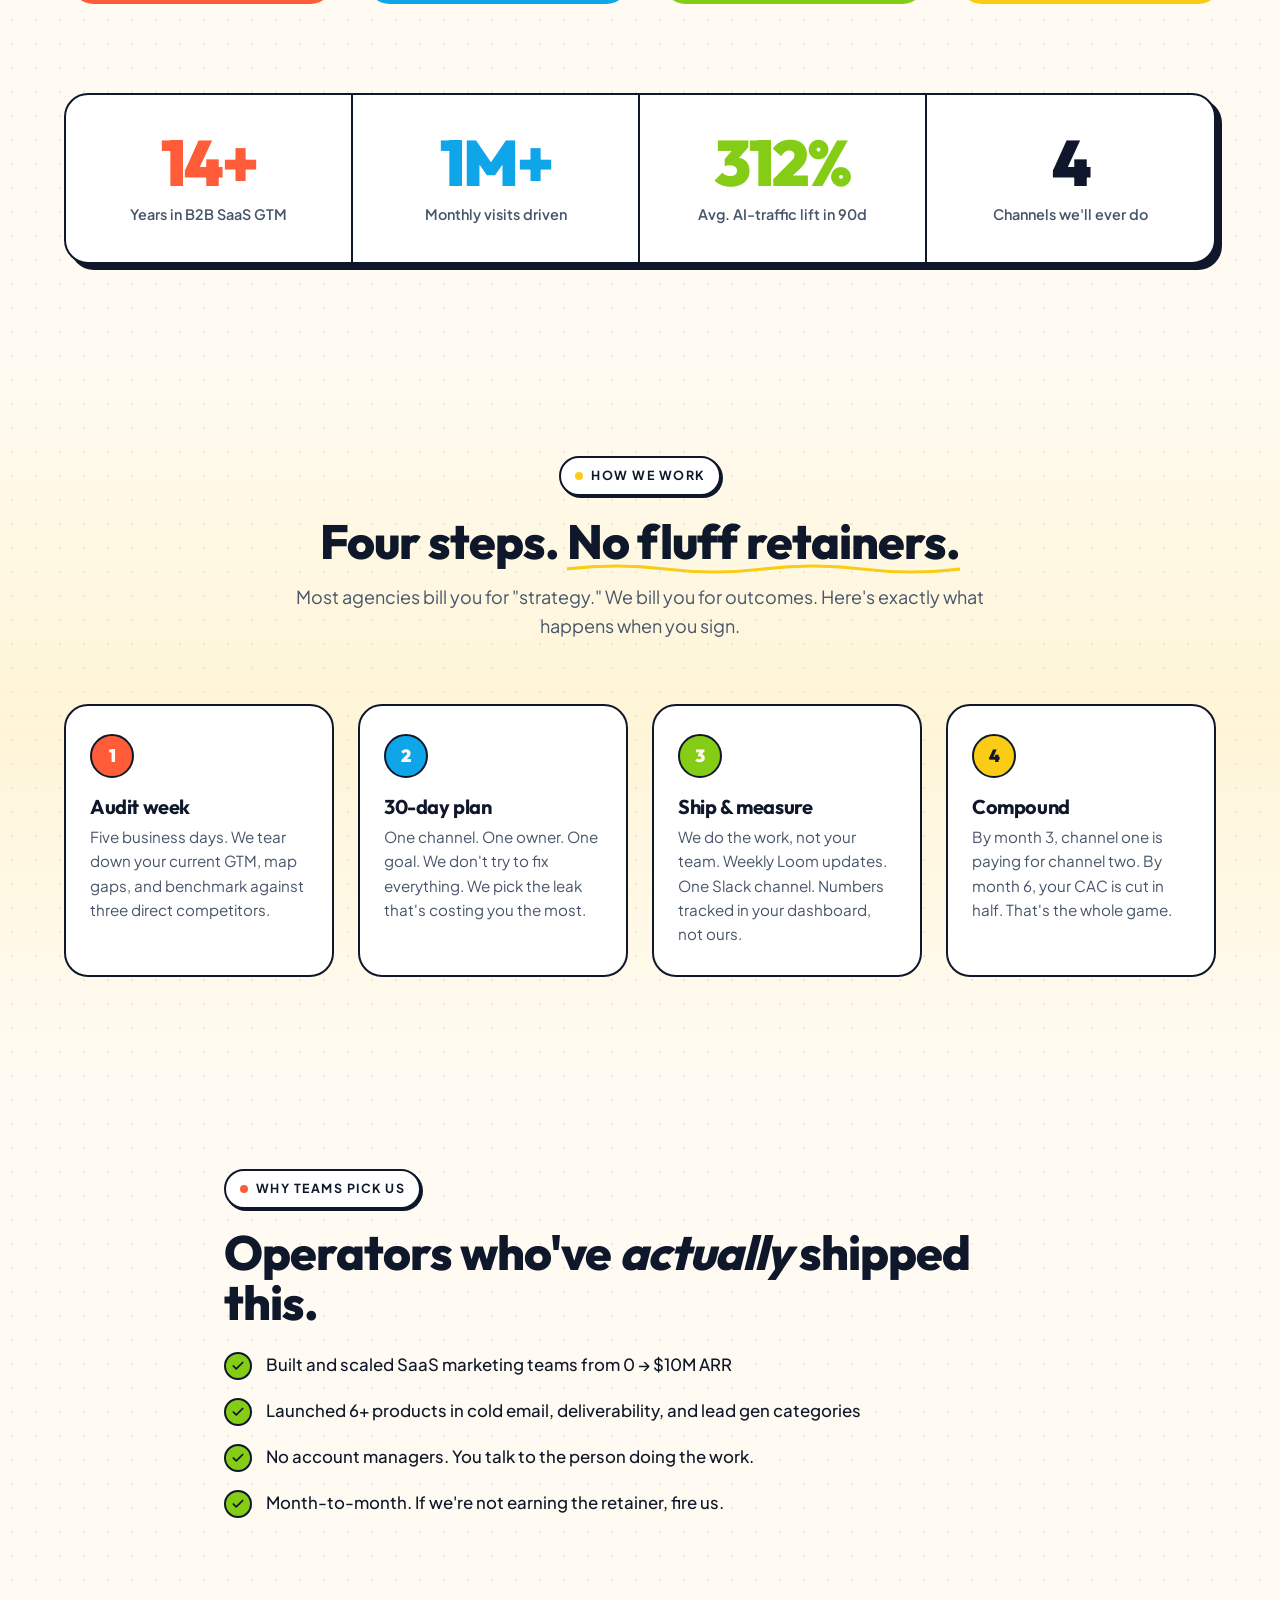
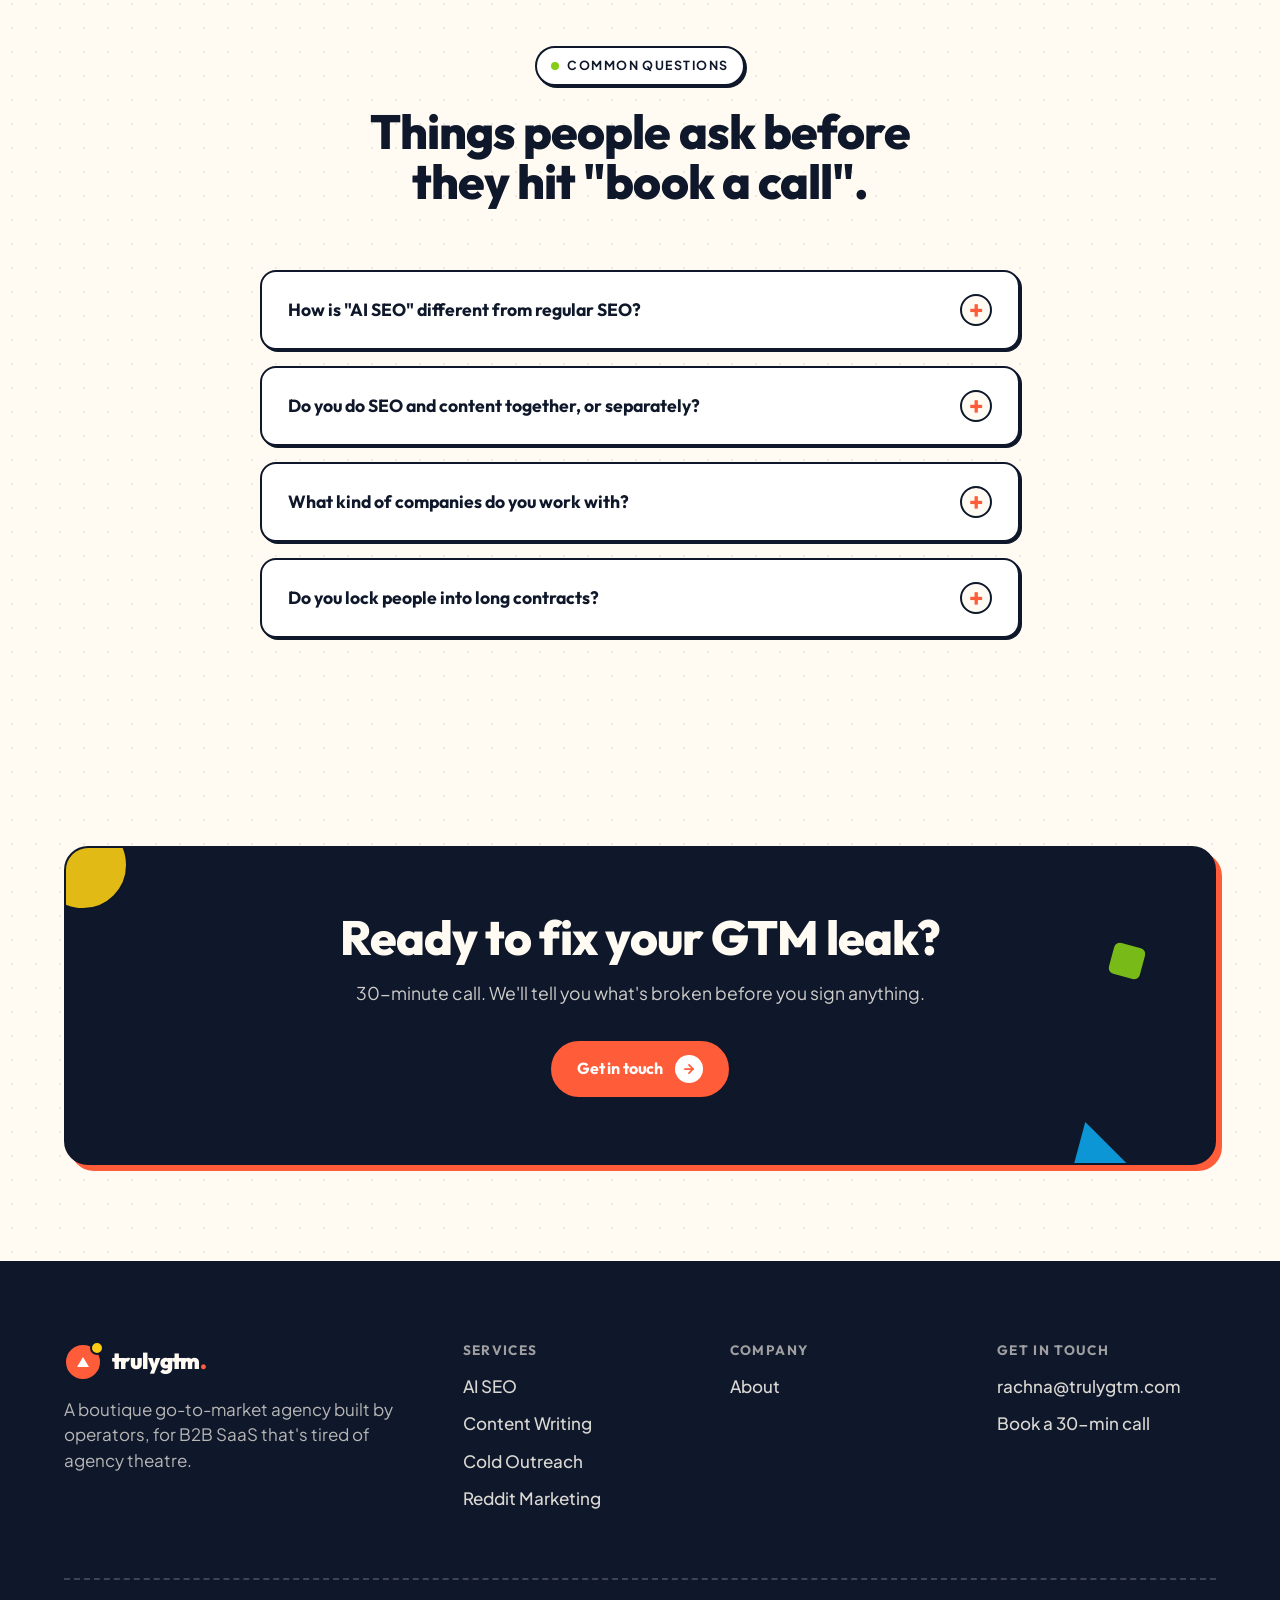
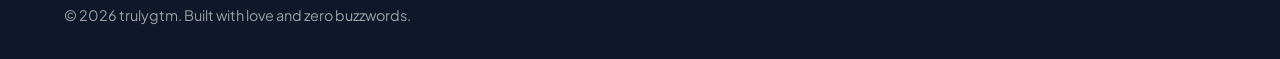
==== commit fa273a1c: "Add files via upload" ====
--- a/index.html
+++ b/index.html
@@ -15,16 +15,16 @@
  <!-- ============ NAV ============ -->
  <nav class="nav">
  <div class="nav-inner">
- <a href="/" class="logo" aria-label="trulygtm home">
+ <a href="index.html" class="logo" aria-label="trulygtm home">
  <span class="logo-mark"></span>
  <span>trulygtm<span style="color: var(--accent);">.</span></span>
  </a>
  <ul class="nav-links">
- <li><a href="/ai-seo">AI SEO</a></li>
- <li><a href="/content-writing">Content</a></li>
- <li><a href="/cold-outreach">Cold Outreach</a></li>
- <li><a href="/reddit-marketing">Reddit</a></li>
- <li><a href="/about">About</a></li>
+ <li><a href="ai-seo.html">AI SEO</a></li>
+ <li><a href="content-writing.html">Content</a></li>
+ <li><a href="cold-outreach.html">Cold Outreach</a></li>
+ <li><a href="reddit-marketing.html">Reddit</a></li>
+ <li><a href="about.html">About</a></li>
  </ul>
  <div class="nav-cta">
  <a href="https://calendly.com/rachna-trulygtm/30min" target="_blank" rel="noopener" class="btn btn-primary">
@@ -117,26 +117,26 @@
  <div class="logos-marquee">
  <div class="logos-track">
  <span class="logos-row">
- <img src="/saleshandy.svg" alt="Saleshandy" />
- <img src="/trulyinbox.svg" alt="TrulyInbox" />
- <img src="/mooninvoice.svg" alt="MoonInvoice" />
- <img src="/deonde.svg" alt="Deonde" />
- <img src="/icoderz.png" alt="iCoderz" />
- <img src="/solguruz.png" alt="SolGuruz" />
- <img src="/sndkcorp.png" alt="SNDK Corp" />
- <img src="/spikebot.webp" alt="Spikebot" />
- <img src="/devs.svg" alt="Devs" />
+ <img src="logos/saleshandy.svg" alt="Saleshandy" />
+ <img src="logos/trulyinbox.svg" alt="TrulyInbox" />
+ <img src="logos/mooninvoice.svg" alt="MoonInvoice" />
+ <img src="logos/deonde.svg" alt="Deonde" />
+ <img src="logos/icoderz.png" alt="iCoderz" />
+ <img src="logos/solguruz.png" alt="SolGuruz" />
+ <img src="logos/sndkcorp.png" alt="SNDK Corp" />
+ <img src="logos/spikebot.webp" alt="Spikebot" />
+ <img src="logos/devs.svg" alt="Devs" />
  </span>
  <span class="logos-row" aria-hidden="true">
- <img src="/saleshandy.svg" alt="" />
- <img src="/trulyinbox.svg" alt="" />
- <img src="/mooninvoice.svg" alt="" />
- <img src="/deonde.svg" alt="" />
- <img src="/icoderz.png" alt="" />
- <img src="/solguruz.png" alt="" />
- <img src="/sndkcorp.png" alt="" />
- <img src="/spikebot.webp" alt="" />
- <img src="/devs.svg" alt="" />
+ <img src="logos/saleshandy.svg" alt="" />
+ <img src="logos/trulyinbox.svg" alt="" />
+ <img src="logos/mooninvoice.svg" alt="" />
+ <img src="logos/deonde.svg" alt="" />
+ <img src="logos/icoderz.png" alt="" />
+ <img src="logos/solguruz.png" alt="" />
+ <img src="logos/sndkcorp.png" alt="" />
+ <img src="logos/spikebot.webp" alt="" />
+ <img src="logos/devs.svg" alt="" />
  </span>
  </div>
  </div>
@@ -153,7 +153,7 @@
 
  <div class="cards-grid cols-4">
  <!-- AI SEO -->
- <a href="/ai-seo" class="card coral" data-reveal>
+ <a href="ai-seo.html" class="card coral" data-reveal>
  <span class="card-icon coral wiggle-on-hover">
  <svg width="26" height="26" viewBox="0 0 24 24" fill="none" stroke="currentColor" stroke-width="2.5" stroke-linecap="round" stroke-linejoin="round"><path d="M12 2v4"/><path d="M12 18v4"/><path d="m4.93 4.93 2.83 2.83"/><path d="m16.24 16.24 2.83 2.83"/><path d="M2 12h4"/><path d="M18 12h4"/><path d="m4.93 19.07 2.83-2.83"/><path d="m16.24 7.76 2.83-2.83"/></svg>
  </span>
@@ -165,7 +165,7 @@
  </a>
 
  <!-- Content Writing -->
- <a href="/content-writing" class="card sky" data-reveal>
+ <a href="content-writing.html" class="card sky" data-reveal>
  <span class="card-icon sky wiggle-on-hover">
  <svg width="26" height="26" viewBox="0 0 24 24" fill="none" stroke="currentColor" stroke-width="2.5" stroke-linecap="round" stroke-linejoin="round"><path d="M12 20h9"/><path d="M16.5 3.5a2.121 2.121 0 1 1 3 3L7 19l-4 1 1-4Z"/></svg>
  </span>
@@ -177,7 +177,7 @@
  </a>
 
  <!-- Cold Outreach -->
- <a href="/cold-outreach" class="card lime" data-reveal>
+ <a href="cold-outreach.html" class="card lime" data-reveal>
  <span class="card-icon lime wiggle-on-hover">
  <svg width="26" height="26" viewBox="0 0 24 24" fill="none" stroke="currentColor" stroke-width="2.5" stroke-linecap="round" stroke-linejoin="round"><rect x="2" y="4" width="20" height="16" rx="2"/><path d="m22 7-8.97 5.7a1.94 1.94 0 0 1-2.06 0L2 7"/></svg>
  </span>
@@ -189,7 +189,7 @@
  </a>
 
  <!-- Reddit -->
- <a href="/reddit-marketing" class="card sun" data-reveal>
+ <a href="reddit-marketing.html" class="card sun" data-reveal>
  <span class="card-icon sun wiggle-on-hover">
  <svg width="26" height="26" viewBox="0 0 24 24" fill="none" stroke="currentColor" stroke-width="2.5" stroke-linecap="round" stroke-linejoin="round"><circle cx="12" cy="12" r="10"/><path d="M8 14s1.5 2 4 2 4-2 4-2"/><circle cx="9" cy="10" r="1" fill="currentColor"/><circle cx="15" cy="10" r="1" fill="currentColor"/></svg>
  </span>
@@ -351,7 +351,7 @@
  <div class="container">
  <div class="footer-grid">
  <div>
- <a href="/" class="logo" style="color: var(--bg);">
+ <a href="index.html" class="logo" style="color: var(--bg);">
  <span class="logo-mark"></span>
  <span>trulygtm<span style="color: var(--accent);">.</span></span>
  </a>
@@ -360,16 +360,16 @@
  <div>
  <h5>Services</h5>
  <ul>
- <li><a href="/ai-seo">AI SEO</a></li>
- <li><a href="/content-writing">Content Writing</a></li>
- <li><a href="/cold-outreach">Cold Outreach</a></li>
- <li><a href="/reddit-marketing">Reddit Marketing</a></li>
+ <li><a href="ai-seo.html">AI SEO</a></li>
+ <li><a href="content-writing.html">Content Writing</a></li>
+ <li><a href="cold-outreach.html">Cold Outreach</a></li>
+ <li><a href="reddit-marketing.html">Reddit Marketing</a></li>
  </ul>
  </div>
  <div>
  <h5>Company</h5>
  <ul>
- <li><a href="/about">About</a></li>
+ <li><a href="about.html">About</a></li>
  </ul>
  </div>
  <div>
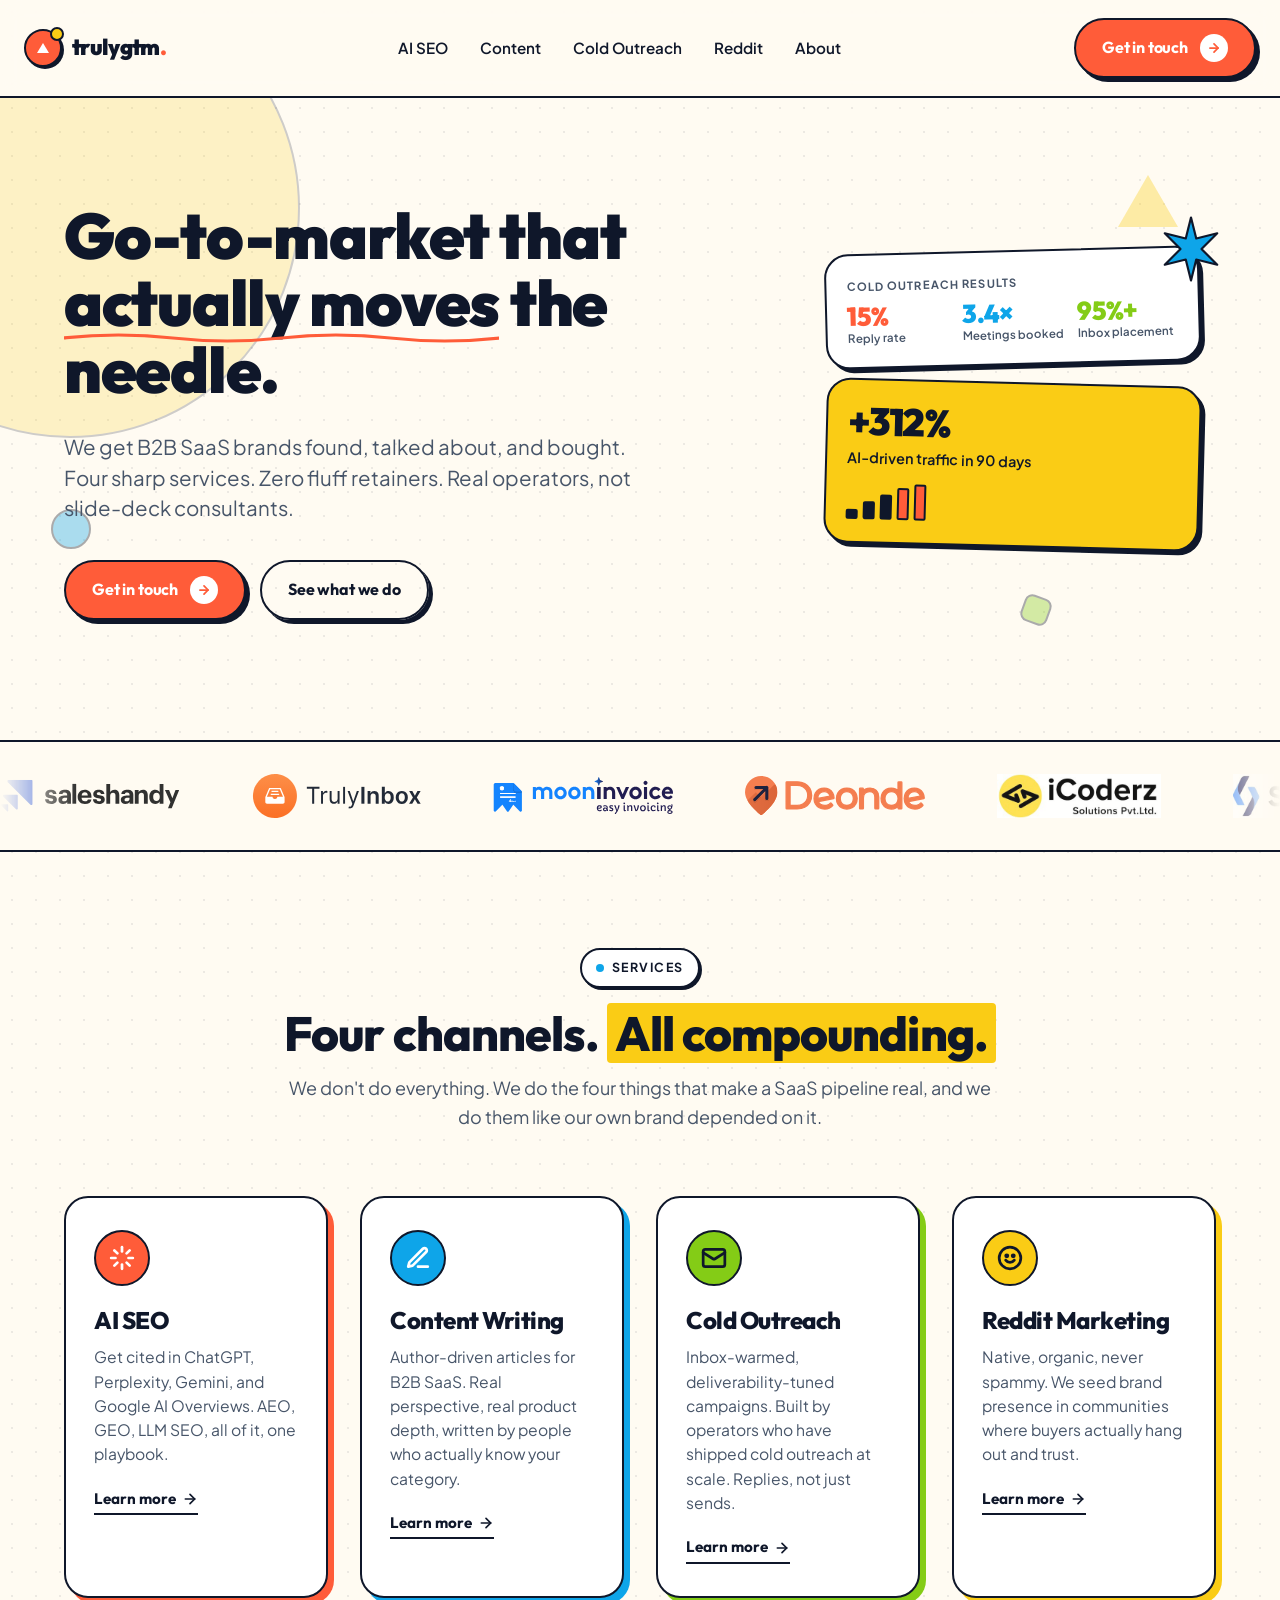
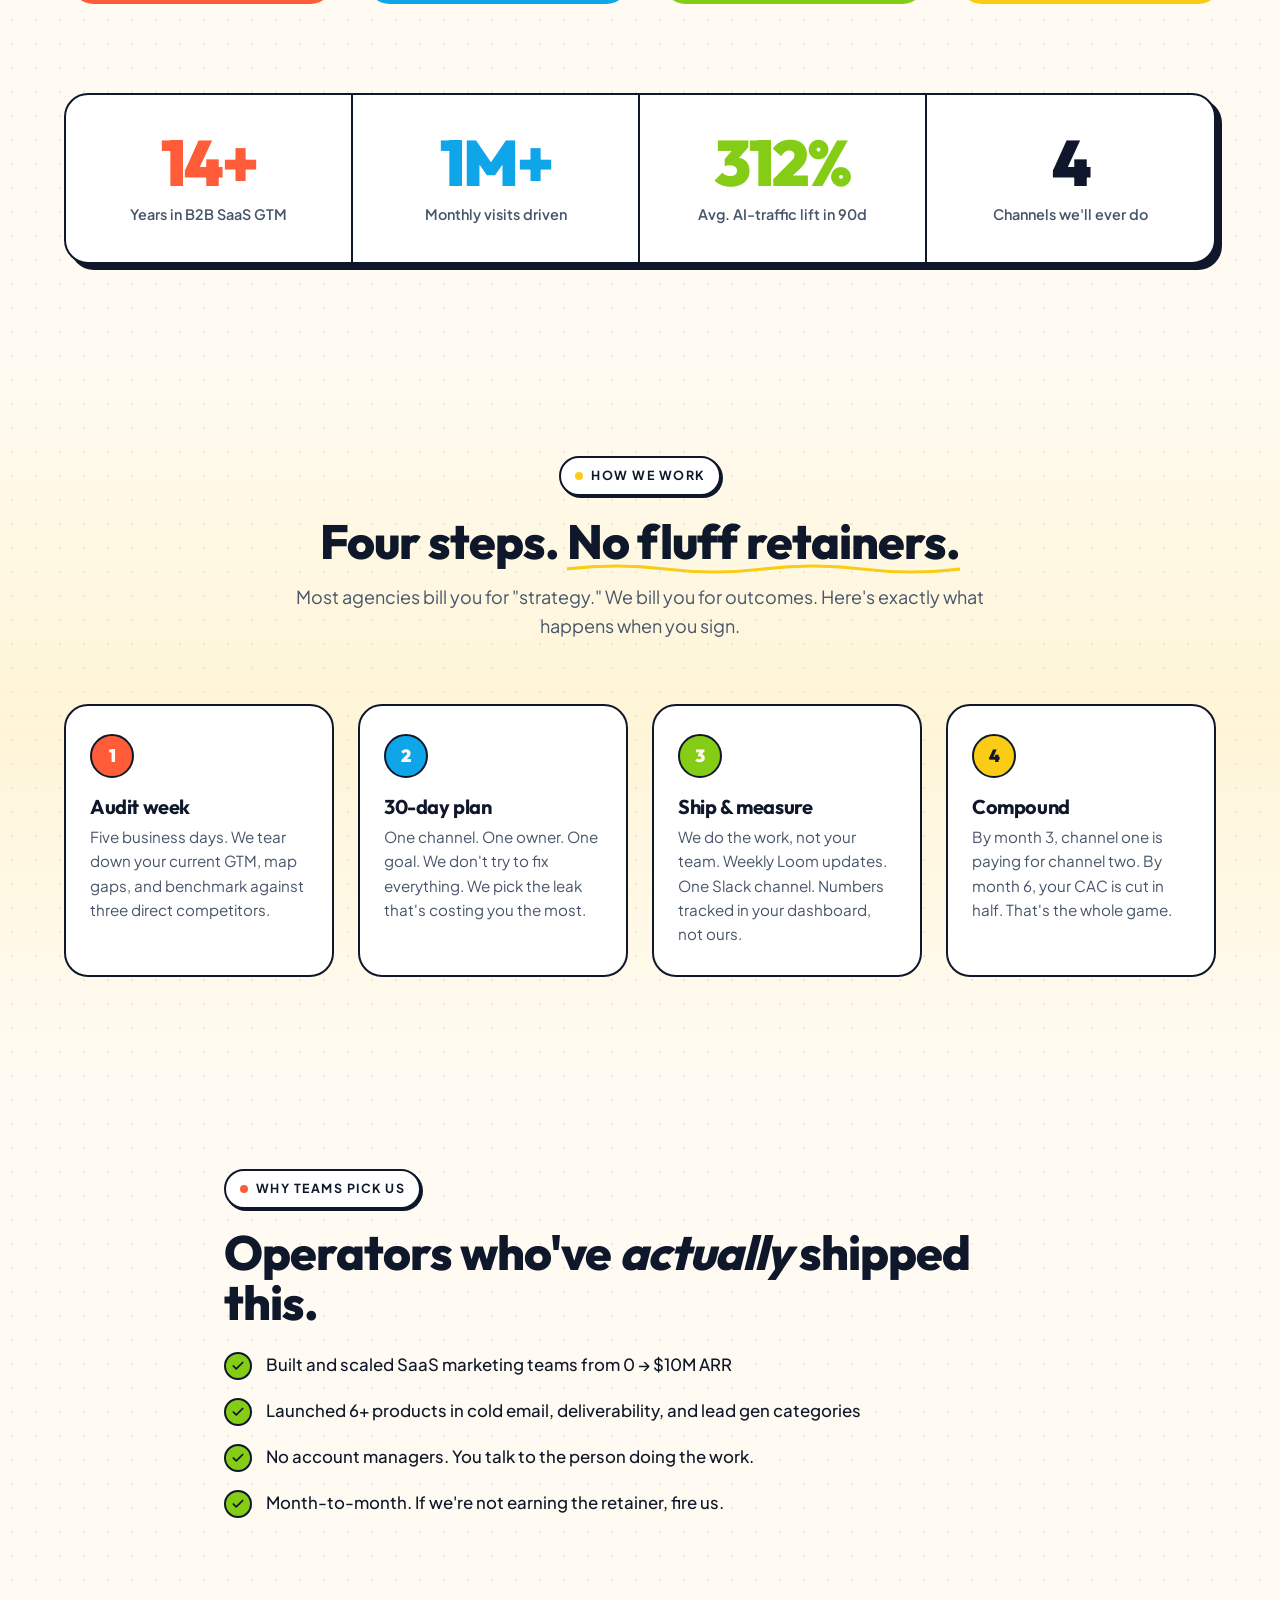
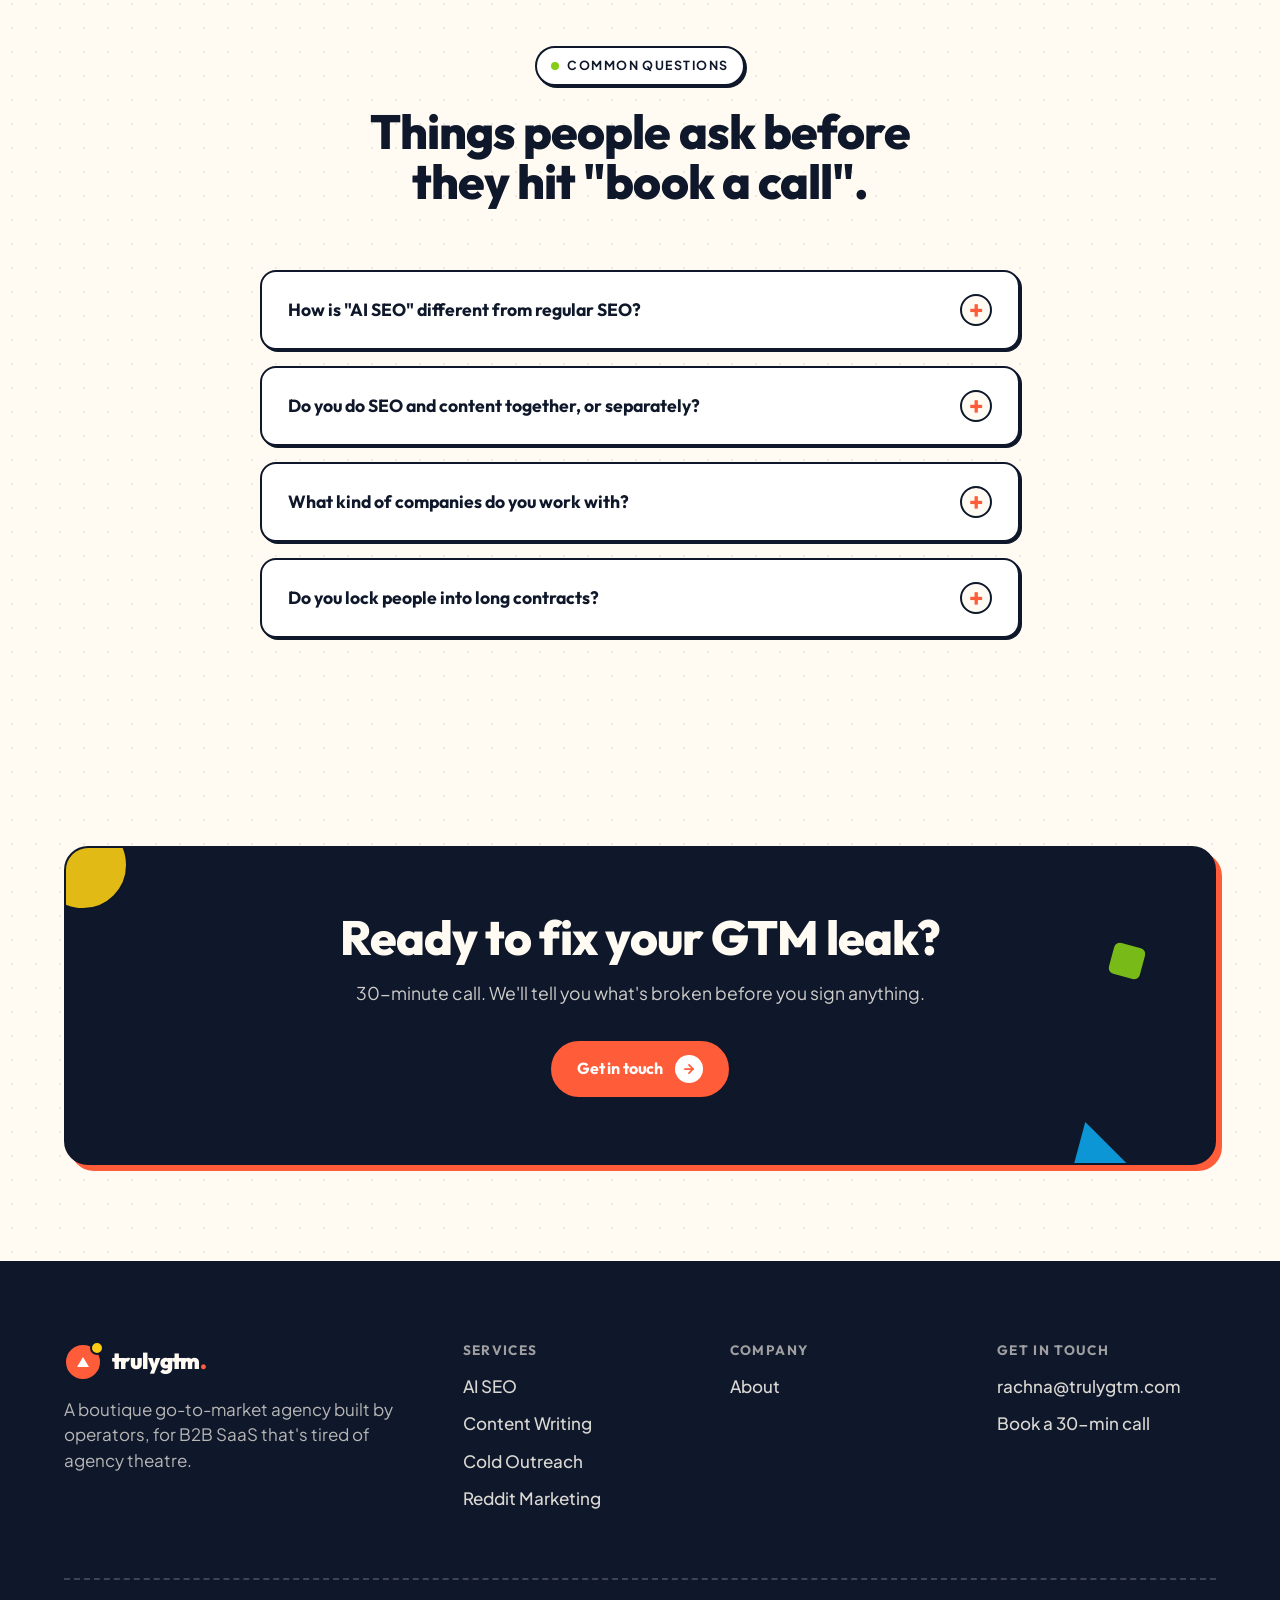
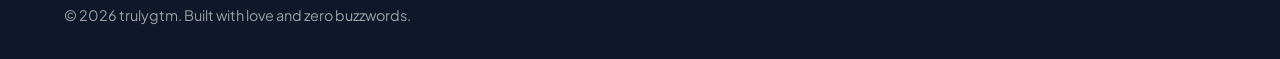
==== commit ef247961: "Update index.html" ====
--- a/index.html
+++ b/index.html
@@ -117,26 +117,26 @@
  <div class="logos-marquee">
  <div class="logos-track">
  <span class="logos-row">
- <img src="logos/saleshandy.svg" alt="Saleshandy" />
- <img src="logos/trulyinbox.svg" alt="TrulyInbox" />
- <img src="logos/mooninvoice.svg" alt="MoonInvoice" />
- <img src="logos/deonde.svg" alt="Deonde" />
- <img src="logos/icoderz.png" alt="iCoderz" />
- <img src="logos/solguruz.png" alt="SolGuruz" />
- <img src="logos/sndkcorp.png" alt="SNDK Corp" />
- <img src="logos/spikebot.webp" alt="Spikebot" />
- <img src="logos/devs.svg" alt="Devs" />
+ <img src="/saleshandy.svg" alt="Saleshandy" />
+ <img src="/trulyinbox.svg" alt="TrulyInbox" />
+ <img src="/mooninvoice.svg" alt="MoonInvoice" />
+ <img src="/deonde.svg" alt="Deonde" />
+ <img src="/icoderz.png" alt="iCoderz" />
+ <img src="/solguruz.png" alt="SolGuruz" />
+ <img src="/sndkcorp.png" alt="SNDK Corp" />
+ <img src="/spikebot.webp" alt="Spikebot" />
+ <img src="/devs.svg" alt="Devs" />
  </span>
  <span class="logos-row" aria-hidden="true">
- <img src="logos/saleshandy.svg" alt="" />
- <img src="logos/trulyinbox.svg" alt="" />
- <img src="logos/mooninvoice.svg" alt="" />
- <img src="logos/deonde.svg" alt="" />
- <img src="logos/icoderz.png" alt="" />
- <img src="logos/solguruz.png" alt="" />
- <img src="logos/sndkcorp.png" alt="" />
- <img src="logos/spikebot.webp" alt="" />
- <img src="logos/devs.svg" alt="" />
+ <img src="/saleshandy.svg" alt="" />
+ <img src="/trulyinbox.svg" alt="" />
+ <img src="/mooninvoice.svg" alt="" />
+ <img src="/deonde.svg" alt="" />
+ <img src="/icoderz.png" alt="" />
+ <img src="/solguruz.png" alt="" />
+ <img src="/sndkcorp.png" alt="" />
+ <img src="/spikebot.webp" alt="" />
+ <img src="/devs.svg" alt="" />
  </span>
  </div>
  </div>
